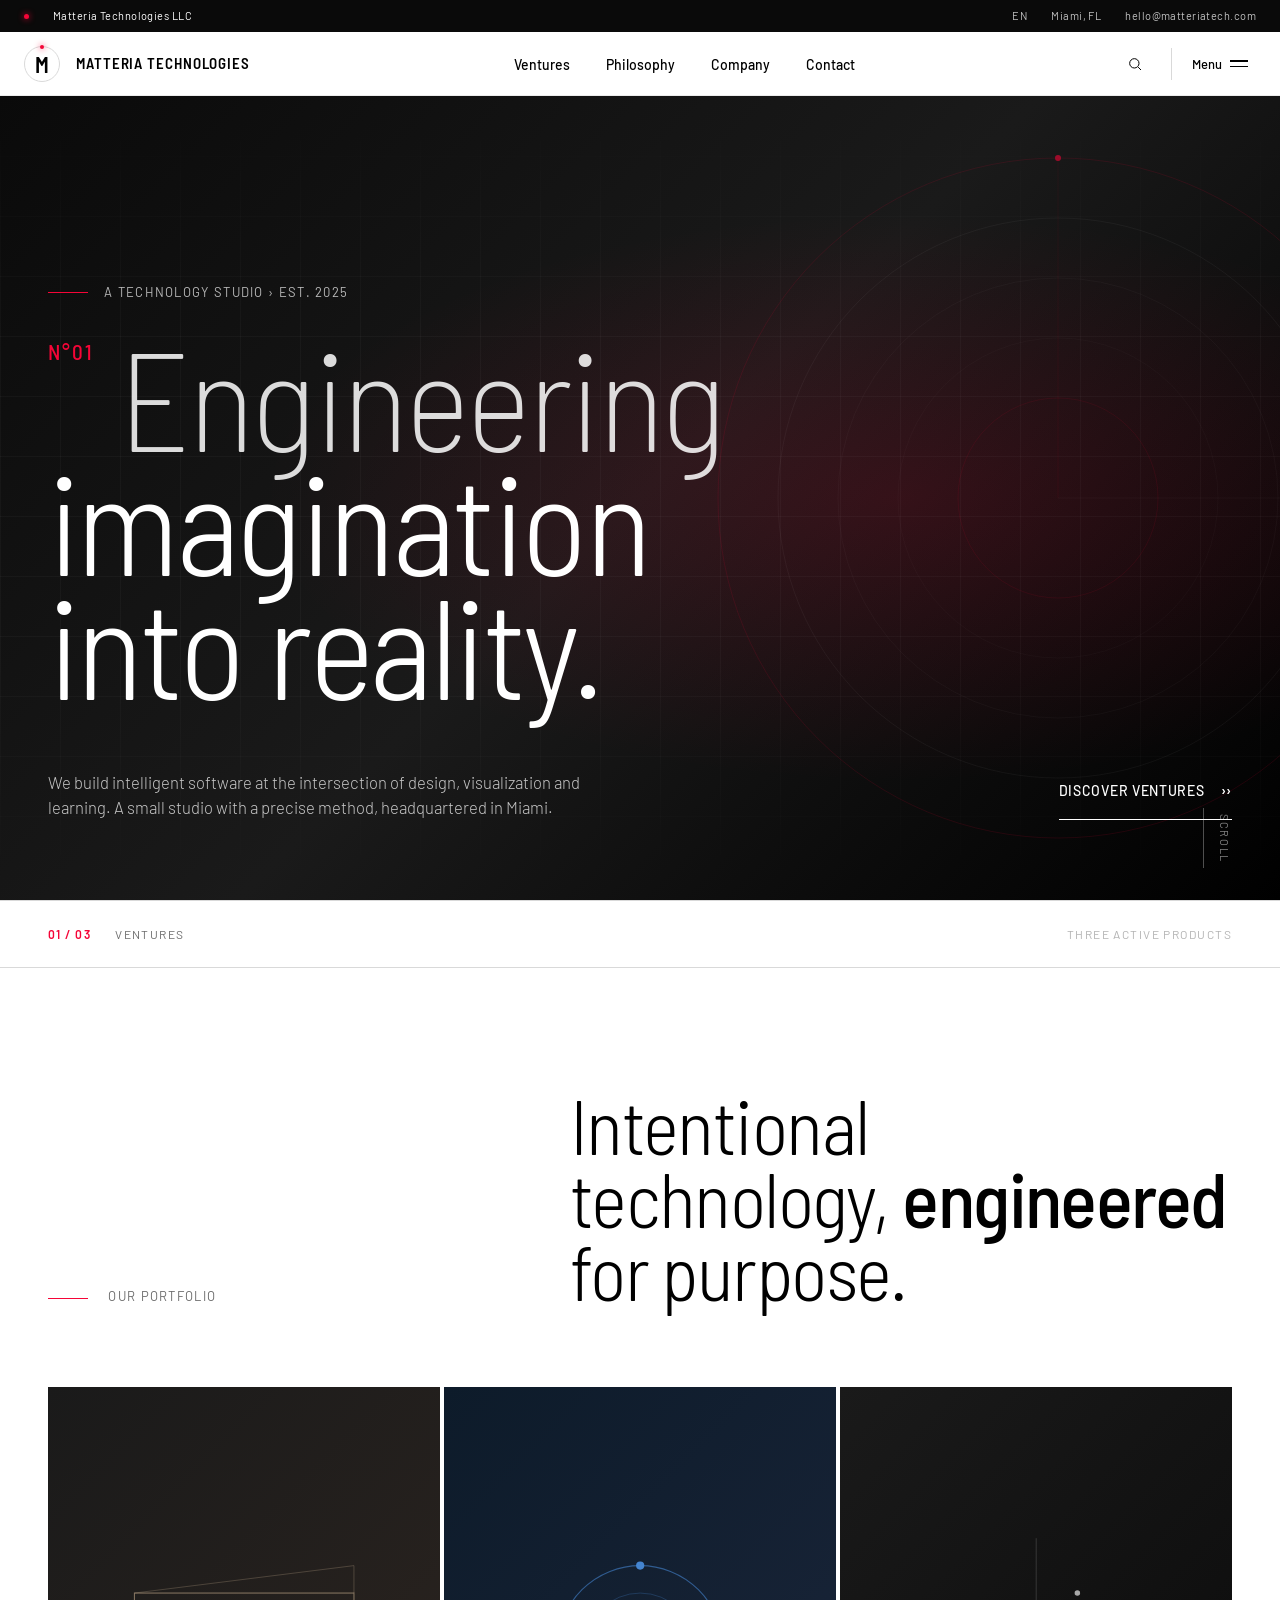
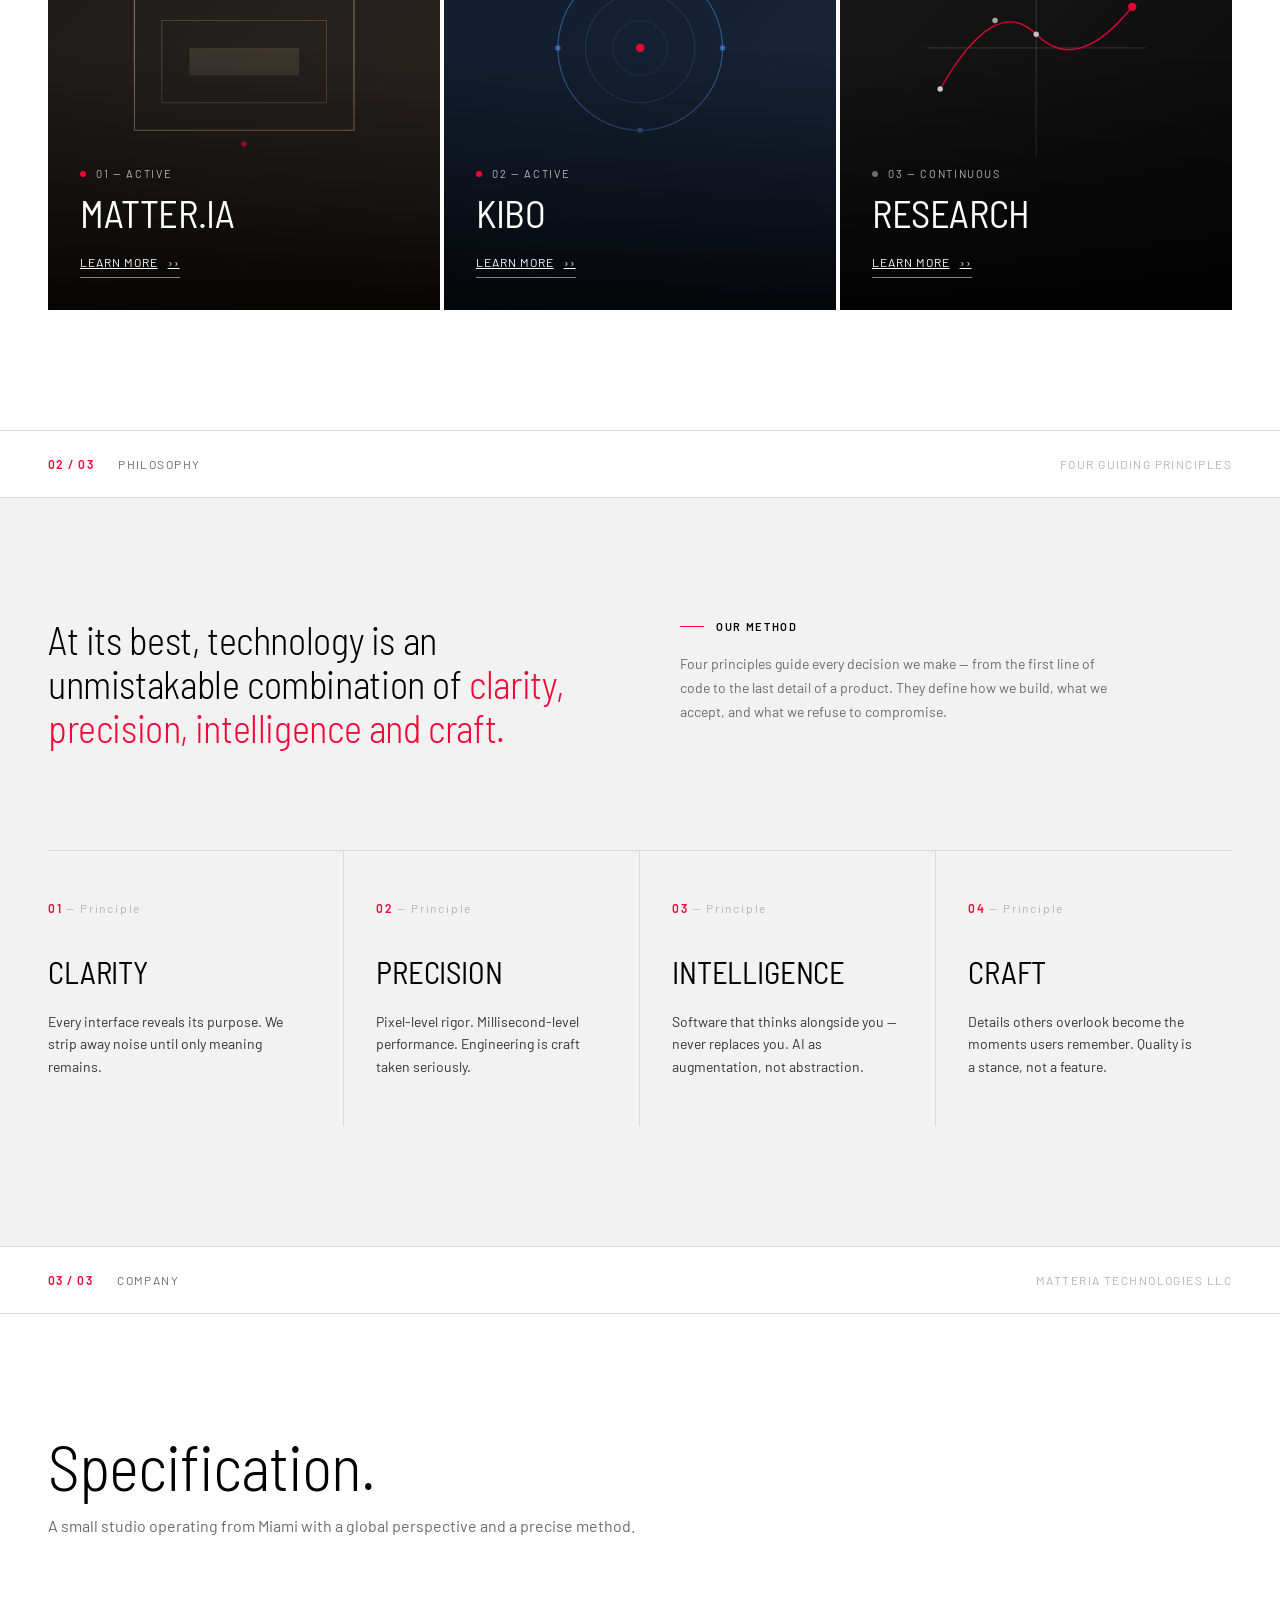
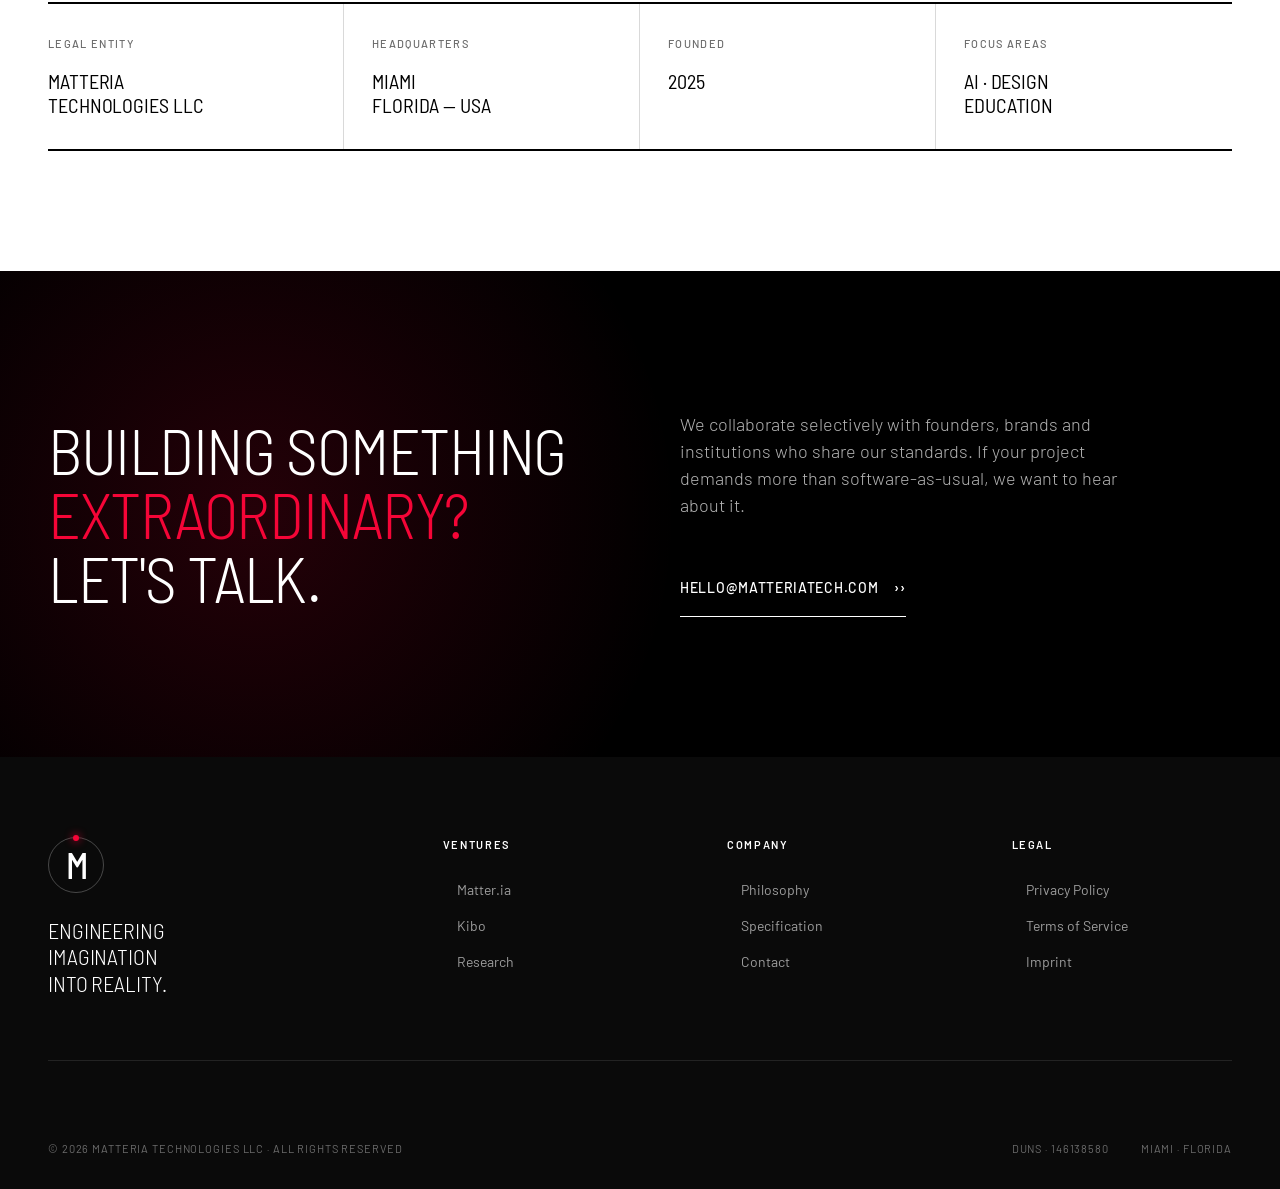
==== index.html @ 24f30486 "Add files via upload" ====
<!DOCTYPE html>
<html lang="en">
<head>
<meta charset="UTF-8" />
<meta name="viewport" content="width=device-width, initial-scale=1.0" />
<title>Matteria Technologies > Engineering imagination into reality</title>
<meta name="description" content="Matteria Technologies LLC — A technology studio building intelligent tools for design, visualization and education." />
<link rel="preconnect" href="https://fonts.googleapis.com" />
<link rel="preconnect" href="https://fonts.gstatic.com" crossorigin />
<link href="https://fonts.googleapis.com/css2?family=Barlow+Semi+Condensed:wght@200;300;400;500;600;700&family=Barlow:wght@300;400;500;600&display=swap" rel="stylesheet" />
<style>
  :root {
    --bg: #ffffff;
    --bg-alt: #f2f2f2;
    --bg-mid: #e5e5e5;
    --bg-dark: #000000;
    --ink: #000000;
    --ink-soft: #333333;
    --ink-dim: #6b6b6b;
    --ink-faint: #b3b3b3;
    --line: #d9d9d9;
    --line-soft: #ececec;
    --accent: #f50537;
    --accent-dark: #cc0029;
  }

  * { margin: 0; padding: 0; box-sizing: border-box; }
  html { scroll-behavior: smooth; }

  body {
    background: var(--bg);
    color: var(--ink);
    font-family: 'Barlow', sans-serif;
    font-weight: 400;
    font-size: 16px;
    line-height: 1.5;
    overflow-x: hidden;
    -webkit-font-smoothing: antialiased;
    -moz-osx-font-smoothing: grayscale;
  }

  /* === SCROLL PROGRESS BAR === */
  .scroll-progress {
    position: fixed;
    top: 0;
    left: 0;
    width: 0;
    height: 2px;
    background: var(--accent);
    z-index: 200;
    transition: width 0.1s ease-out;
  }

  /* === TOP UTILITY BAR === */
  .top-bar {
    position: fixed;
    top: 0;
    left: 0;
    right: 0;
    height: 32px;
    background: #0a0a0a;
    color: #fff;
    display: flex;
    align-items: center;
    justify-content: space-between;
    padding: 0 24px;
    font-family: 'Barlow', sans-serif;
    font-size: 11px;
    letter-spacing: 0.04em;
    z-index: 150;
  }

  .top-bar-left, .top-bar-right {
    display: flex;
    gap: 24px;
    align-items: center;
  }

  .top-bar a {
    color: #fff;
    text-decoration: none;
    opacity: 0.75;
    transition: opacity 0.2s;
  }

  .top-bar a:hover { opacity: 1; }

  .top-bar .dot {
    width: 5px;
    height: 5px;
    background: var(--accent);
    border-radius: 50%;
    box-shadow: 0 0 6px var(--accent);
    animation: blink 2s ease-in-out infinite;
  }

  @keyframes blink {
    0%, 100% { opacity: 1; }
    50% { opacity: 0.4; }
  }

  /* === MAIN NAV === */
  nav.main-nav {
    position: fixed;
    top: 32px;
    left: 0;
    right: 0;
    z-index: 100;
    background: rgba(255, 255, 255, 0.98);
    backdrop-filter: blur(12px);
    -webkit-backdrop-filter: blur(12px);
    border-bottom: 1px solid var(--line-soft);
    height: 64px;
  }

  .nav-inner {
    height: 100%;
    display: flex;
    align-items: center;
    justify-content: space-between;
    padding: 0 24px;
    max-width: none;
  }

  .logo {
    display: flex;
    align-items: center;
    gap: 16px;
    text-decoration: none;
    color: var(--ink);
  }

  /* M with orbiting dot logo */
  .logo-mark {
    position: relative;
    width: 36px;
    height: 36px;
    display: flex;
    align-items: center;
    justify-content: center;
  }

  .logo-mark .m-char {
    font-family: 'Barlow Semi Condensed', sans-serif;
    font-weight: 600;
    font-size: 22px;
    line-height: 1;
    letter-spacing: -0.04em;
    color: var(--ink);
  }

  .logo-mark .orbit-ring {
    position: absolute;
    inset: 0;
    border: 1px solid var(--line);
    border-radius: 50%;
    animation: orbitSpin 8s linear infinite;
  }

  .logo-mark .orbit-ring::before {
    content: '';
    position: absolute;
    top: -2px;
    left: 50%;
    transform: translateX(-50%);
    width: 4px;
    height: 4px;
    background: var(--accent);
    border-radius: 50%;
    box-shadow: 0 0 6px var(--accent);
  }

  @keyframes orbitSpin {
    from { transform: rotate(0deg); }
    to { transform: rotate(360deg); }
  }

  .logo-text {
    font-family: 'Barlow Semi Condensed', sans-serif;
    font-size: 15px;
    font-weight: 600;
    letter-spacing: 0.06em;
    text-transform: uppercase;
  }

  .nav-center {
    display: flex;
    gap: 36px;
    list-style: none;
    align-items: center;
  }

  .nav-center a {
    font-family: 'Barlow', sans-serif;
    font-size: 14px;
    font-weight: 500;
    color: var(--ink);
    text-decoration: none;
    position: relative;
    padding: 4px 0;
  }

  .nav-center a::after {
    content: '';
    position: absolute;
    bottom: -2px;
    left: 0;
    width: 0;
    height: 2px;
    background: var(--accent);
    transition: width 0.3s ease;
  }

  .nav-center a:hover::after { width: 100%; }

  .nav-right {
    display: flex;
    align-items: center;
    gap: 20px;
  }

  .nav-search, .nav-menu-btn {
    background: none;
    border: none;
    cursor: pointer;
    padding: 8px;
    display: flex;
    align-items: center;
    gap: 8px;
    font-family: 'Barlow', sans-serif;
    font-size: 13px;
    font-weight: 500;
    color: var(--ink);
  }

  .nav-menu-btn {
    border-left: 1px solid var(--line);
    padding-left: 20px;
  }

  .nav-menu-btn .lines {
    display: flex;
    flex-direction: column;
    gap: 4px;
  }

  .nav-menu-btn .lines span {
    width: 18px;
    height: 1.5px;
    background: var(--ink);
    transition: all 0.3s;
  }

  /* === HERO === */
  .hero {
    margin-top: 96px;
    height: calc(100vh - 96px);
    min-height: 640px;
    position: relative;
    overflow: hidden;
    background: var(--bg-dark);
  }

  .hero-image {
    position: absolute;
    inset: 0;
    background:
      radial-gradient(ellipse at 70% 50%, rgba(245, 5, 55, 0.15) 0%, transparent 50%),
      linear-gradient(135deg, #0a0a0a 0%, #1a1a1a 50%, #000 100%);
  }

  .hero-mesh {
    position: absolute;
    inset: 0;
    background-image:
      linear-gradient(rgba(255,255,255,0.03) 1px, transparent 1px),
      linear-gradient(90deg, rgba(255,255,255,0.03) 1px, transparent 1px);
    background-size: 60px 60px;
    mask-image: linear-gradient(180deg, transparent 0%, black 30%, black 70%, transparent 100%);
    -webkit-mask-image: linear-gradient(180deg, transparent 0%, black 30%, black 70%, transparent 100%);
  }

  .hero-geo {
    position: absolute;
    right: -10%;
    top: 50%;
    transform: translateY(-50%);
    width: 700px;
    height: 700px;
    opacity: 0.6;
    animation: floatGeo 20s ease-in-out infinite;
  }

  .hero-geo svg {
    width: 100%;
    height: 100%;
  }

  @keyframes floatGeo {
    0%, 100% { transform: translateY(-50%) rotate(0deg); }
    50% { transform: translateY(-48%) rotate(8deg); }
  }

  .hero-content {
    position: relative;
    z-index: 2;
    height: 100%;
    display: flex;
    flex-direction: column;
    justify-content: flex-end;
    padding: 0 48px 80px;
    color: #fff;
  }

  .hero-eyebrow {
    display: flex;
    align-items: center;
    gap: 16px;
    margin-bottom: 32px;
    font-family: 'Barlow', sans-serif;
    font-size: 13px;
    text-transform: uppercase;
    letter-spacing: 0.1em;
    color: rgba(255,255,255,0.7);
    opacity: 0;
    animation: slideIn 0.8s cubic-bezier(0.16, 1, 0.3, 1) forwards;
    animation-delay: 0.2s;
  }

  .hero-eyebrow .bar {
    width: 40px;
    height: 1px;
    background: var(--accent);
  }

  .hero-title {
    font-family: 'Barlow Semi Condensed', sans-serif;
    font-weight: 300;
    font-size: clamp(60px, 11vw, 180px);
    line-height: 0.88;
    letter-spacing: -0.025em;
    margin-bottom: 32px;
    color: #fff;
    opacity: 0;
    animation: slideIn 1s cubic-bezier(0.16, 1, 0.3, 1) forwards;
    animation-delay: 0.35s;
  }

  .hero-title .light {
    font-weight: 200;
    color: rgba(255,255,255,0.85);
  }

  .hero-title-row {
    display: flex;
    align-items: baseline;
    gap: 24px;
    flex-wrap: wrap;
  }

  .hero-title-num {
    font-size: 0.15em;
    color: var(--accent);
    font-weight: 500;
    letter-spacing: 0.1em;
    align-self: flex-start;
    padding-top: 0.4em;
  }

  .hero-bottom {
    display: grid;
    grid-template-columns: 1fr auto;
    gap: 48px;
    align-items: end;
    margin-top: 24px;
    opacity: 0;
    animation: slideIn 1s cubic-bezier(0.16, 1, 0.3, 1) forwards;
    animation-delay: 0.55s;
  }

  .hero-sub {
    font-family: 'Barlow', sans-serif;
    font-weight: 300;
    font-size: clamp(16px, 1.3vw, 19px);
    color: rgba(255,255,255,0.75);
    max-width: 540px;
    line-height: 1.5;
  }

  .btn-audi {
    font-family: 'Barlow', sans-serif;
    font-size: 14px;
    font-weight: 500;
    text-transform: uppercase;
    letter-spacing: 0.05em;
    color: #fff;
    text-decoration: none;
    display: inline-flex;
    align-items: center;
    gap: 16px;
    padding: 18px 0;
    border-bottom: 1px solid #fff;
    transition: all 0.3s ease;
    background: none;
    border-left: none;
    border-right: none;
    border-top: none;
    cursor: pointer;
  }

  .btn-audi:hover {
    color: var(--accent);
    border-bottom-color: var(--accent);
  }

  .btn-audi .chev {
    display: inline-flex;
    transition: transform 0.3s ease;
    font-family: 'Barlow', sans-serif;
    font-weight: 600;
  }

  .btn-audi:hover .chev {
    transform: translateX(8px);
    color: var(--accent);
  }

  .btn-audi.dark {
    color: var(--ink);
    border-bottom-color: var(--ink);
  }

  .btn-audi.dark:hover {
    color: var(--accent);
    border-bottom-color: var(--accent);
  }

  .hero-scroll {
    position: absolute;
    bottom: 32px;
    right: 48px;
    z-index: 3;
    display: flex;
    flex-direction: column;
    align-items: center;
    gap: 12px;
    color: rgba(255,255,255,0.5);
    font-family: 'Barlow', sans-serif;
    font-size: 11px;
    text-transform: uppercase;
    letter-spacing: 0.15em;
    writing-mode: vertical-rl;
  }

  .hero-scroll-line {
    width: 1px;
    height: 60px;
    background: rgba(255,255,255,0.3);
    position: relative;
    overflow: hidden;
  }

  .hero-scroll-line::after {
    content: '';
    position: absolute;
    top: -60px;
    left: 0;
    width: 100%;
    height: 60px;
    background: var(--accent);
    animation: scrollLine 2.5s ease-in-out infinite;
  }

  @keyframes scrollLine {
    0% { top: -60px; }
    100% { top: 60px; }
  }

  @keyframes slideIn {
    from { opacity: 0; transform: translateY(40px); }
    to { opacity: 1; transform: translateY(0); }
  }

  /* === SECTION DIVIDER === */
  .section-divider {
    padding: 24px 48px;
    border-top: 1px solid var(--line);
    border-bottom: 1px solid var(--line);
    display: flex;
    justify-content: space-between;
    align-items: center;
    font-family: 'Barlow', sans-serif;
    font-size: 12px;
    text-transform: uppercase;
    letter-spacing: 0.12em;
    color: var(--ink-dim);
    background: var(--bg);
  }

  .section-divider .left {
    display: flex;
    gap: 24px;
    align-items: center;
  }

  .section-divider .num {
    color: var(--accent);
    font-weight: 600;
  }

  .section-divider .right {
    color: var(--ink-faint);
  }

  /* === VENTURES === */
  .ventures {
    background: var(--bg);
    padding: 120px 48px;
  }

  .ventures-intro {
    display: grid;
    grid-template-columns: 1fr 1.5fr;
    gap: 80px;
    margin-bottom: 80px;
    align-items: end;
  }

  .intro-meta {
    font-family: 'Barlow', sans-serif;
    font-size: 13px;
    text-transform: uppercase;
    letter-spacing: 0.1em;
    color: var(--ink-dim);
  }

  .intro-meta .bar {
    width: 40px;
    height: 1px;
    background: var(--accent);
    display: inline-block;
    margin-right: 16px;
    vertical-align: middle;
  }

  .ventures-title {
    font-family: 'Barlow Semi Condensed', sans-serif;
    font-weight: 300;
    font-size: clamp(40px, 6vw, 88px);
    line-height: 0.95;
    letter-spacing: -0.02em;
    color: var(--ink);
  }

  .ventures-title em {
    font-style: normal;
    font-weight: 500;
  }

  .venture-cards {
    display: grid;
    grid-template-columns: repeat(3, 1fr);
    gap: 4px;
  }

  .venture-card {
    background: var(--bg-alt);
    aspect-ratio: 3 / 4;
    position: relative;
    overflow: hidden;
    cursor: pointer;
    transition: all 0.4s cubic-bezier(0.16, 1, 0.3, 1);
  }

  .venture-card:hover {
    transform: translateY(-4px);
  }

  .venture-card-visual {
    position: absolute;
    inset: 0;
    display: flex;
    align-items: center;
    justify-content: center;
    transition: transform 0.6s cubic-bezier(0.16, 1, 0.3, 1);
  }

  .venture-card:hover .venture-card-visual {
    transform: scale(1.05);
  }

  .venture-card-visual svg {
    width: 70%;
    height: 70%;
    opacity: 0.9;
  }

  .venture-card-overlay {
    position: absolute;
    inset: 0;
    background: linear-gradient(to bottom, transparent 0%, transparent 50%, rgba(0,0,0,0.85) 100%);
    z-index: 2;
  }

  .venture-card-content {
    position: absolute;
    bottom: 0;
    left: 0;
    right: 0;
    padding: 32px;
    color: #fff;
    z-index: 3;
  }

  .venture-card-num {
    font-family: 'Barlow', sans-serif;
    font-size: 11px;
    letter-spacing: 0.15em;
    text-transform: uppercase;
    color: rgba(255,255,255,0.7);
    margin-bottom: 12px;
    display: flex;
    align-items: center;
    gap: 10px;
  }

  .venture-card-num .status-dot {
    width: 6px;
    height: 6px;
    border-radius: 50%;
    background: var(--accent);
  }

  .venture-card-num .status-dot.idle {
    background: rgba(255,255,255,0.4);
  }

  .venture-card-name {
    font-family: 'Barlow Semi Condensed', sans-serif;
    font-size: clamp(28px, 3vw, 44px);
    font-weight: 400;
    line-height: 1;
    letter-spacing: -0.01em;
    margin-bottom: 16px;
    text-transform: uppercase;
  }

  .venture-card-desc {
    font-family: 'Barlow', sans-serif;
    font-size: 14px;
    font-weight: 300;
    line-height: 1.5;
    color: rgba(255,255,255,0.8);
    max-height: 0;
    overflow: hidden;
    opacity: 0;
    transition: all 0.5s cubic-bezier(0.16, 1, 0.3, 1);
    margin-bottom: 0;
  }

  .venture-card:hover .venture-card-desc {
    max-height: 200px;
    opacity: 1;
    margin-bottom: 20px;
  }

  .venture-card-link {
    display: inline-flex;
    align-items: center;
    gap: 10px;
    font-family: 'Barlow', sans-serif;
    font-size: 12px;
    text-transform: uppercase;
    letter-spacing: 0.08em;
    color: #fff;
    padding-bottom: 6px;
    border-bottom: 1px solid rgba(255,255,255,0.5);
    transition: all 0.3s;
  }

  .venture-card:hover .venture-card-link {
    border-bottom-color: var(--accent);
    color: var(--accent);
  }

  /* === PHILOSOPHY === */
  .philosophy {
    background: var(--bg-alt);
    padding: 120px 48px;
  }

  .philosophy-header {
    display: grid;
    grid-template-columns: 1fr 1fr;
    gap: 80px;
    margin-bottom: 100px;
    align-items: start;
  }

  .philosophy-quote {
    font-family: 'Barlow Semi Condensed', sans-serif;
    font-weight: 300;
    font-size: clamp(28px, 3vw, 44px);
    line-height: 1.15;
    letter-spacing: -0.01em;
    color: var(--ink);
  }

  .philosophy-quote .accent {
    color: var(--accent);
  }

  .philosophy-meta {
    font-family: 'Barlow', sans-serif;
    font-size: 14px;
    color: var(--ink-dim);
    line-height: 1.7;
    max-width: 440px;
  }

  .philosophy-meta .label {
    font-size: 11px;
    text-transform: uppercase;
    letter-spacing: 0.15em;
    color: var(--ink);
    font-weight: 600;
    margin-bottom: 16px;
    display: flex;
    align-items: center;
    gap: 12px;
  }

  .philosophy-meta .label::before {
    content: '';
    width: 24px;
    height: 1px;
    background: var(--accent);
  }

  .pillars {
    display: grid;
    grid-template-columns: repeat(4, 1fr);
    border-top: 1px solid var(--line);
  }

  .pillar {
    padding: 48px 32px 48px 0;
    border-right: 1px solid var(--line);
    position: relative;
    transition: background 0.3s ease;
  }

  .pillar:last-child {
    border-right: none;
  }

  .pillar:not(:first-child) {
    padding-left: 32px;
  }

  .pillar-num {
    font-family: 'Barlow', sans-serif;
    font-size: 12px;
    color: var(--ink-faint);
    letter-spacing: 0.15em;
    margin-bottom: 32px;
  }

  .pillar-num span {
    color: var(--accent);
    font-weight: 600;
  }

  .pillar-name {
    font-family: 'Barlow Semi Condensed', sans-serif;
    font-size: clamp(24px, 2.4vw, 32px);
    font-weight: 400;
    text-transform: uppercase;
    letter-spacing: -0.005em;
    margin-bottom: 16px;
    color: var(--ink);
  }

  .pillar-desc {
    font-family: 'Barlow', sans-serif;
    font-size: 14px;
    color: var(--ink-soft);
    line-height: 1.6;
  }

  /* === COMPANY INFO === */
  .company-info {
    background: var(--bg);
    padding: 120px 48px;
  }

  .company-header {
    margin-bottom: 64px;
  }

  .company-title {
    font-family: 'Barlow Semi Condensed', sans-serif;
    font-weight: 300;
    font-size: clamp(36px, 5vw, 64px);
    line-height: 1;
    letter-spacing: -0.015em;
    margin-bottom: 16px;
  }

  .company-subtitle {
    font-family: 'Barlow', sans-serif;
    font-size: 16px;
    color: var(--ink-dim);
    max-width: 600px;
  }

  .spec-sheet {
    display: grid;
    grid-template-columns: repeat(4, 1fr);
    border-top: 2px solid var(--ink);
    border-bottom: 2px solid var(--ink);
  }

  .spec-cell {
    padding: 32px 28px 32px 0;
    border-right: 1px solid var(--line);
  }

  .spec-cell:last-child {
    border-right: none;
    padding-right: 0;
  }

  .spec-cell:not(:first-child) {
    padding-left: 28px;
  }

  .spec-label {
    font-family: 'Barlow', sans-serif;
    font-size: 11px;
    color: var(--ink-dim);
    letter-spacing: 0.12em;
    text-transform: uppercase;
    margin-bottom: 16px;
    font-weight: 500;
  }

  .spec-value {
    font-family: 'Barlow Semi Condensed', sans-serif;
    font-size: 20px;
    font-weight: 400;
    color: var(--ink);
    line-height: 1.2;
    text-transform: uppercase;
    letter-spacing: -0.005em;
  }

  /* === CTA BAND === */
  .cta-band {
    background: var(--bg-dark);
    color: #fff;
    padding: 140px 48px;
    position: relative;
    overflow: hidden;
  }

  .cta-band-bg {
    position: absolute;
    inset: 0;
    background:
      radial-gradient(circle at 20% 50%, rgba(245, 5, 55, 0.15) 0%, transparent 40%);
  }

  .cta-band-content {
    position: relative;
    z-index: 2;
    display: grid;
    grid-template-columns: 1fr 1fr;
    gap: 80px;
    align-items: center;
  }

  .cta-title {
    font-family: 'Barlow Semi Condensed', sans-serif;
    font-weight: 300;
    font-size: clamp(40px, 5vw, 72px);
    line-height: 1;
    letter-spacing: -0.02em;
    text-transform: uppercase;
  }

  .cta-title .accent {
    color: var(--accent);
  }

  .cta-right p {
    font-family: 'Barlow', sans-serif;
    font-weight: 300;
    font-size: 18px;
    color: rgba(255,255,255,0.7);
    line-height: 1.5;
    margin-bottom: 40px;
    max-width: 480px;
  }

  /* === FOOTER === */
  footer {
    background: #0a0a0a;
    color: rgba(255,255,255,0.7);
    padding: 80px 48px 32px;
  }

  .footer-top {
    display: grid;
    grid-template-columns: 1.5fr 1fr 1fr 1fr;
    gap: 64px;
    margin-bottom: 80px;
    padding-bottom: 64px;
    border-bottom: 1px solid rgba(255,255,255,0.1);
  }

  .footer-brand-block {
    display: flex;
    flex-direction: column;
    gap: 24px;
  }

  .footer-rings {
    position: relative;
    width: 56px;
    height: 56px;
    display: flex;
    align-items: center;
    justify-content: center;
  }

  .footer-rings .m-char {
    font-family: 'Barlow Semi Condensed', sans-serif;
    font-weight: 500;
    font-size: 36px;
    line-height: 1;
    letter-spacing: -0.04em;
    color: #fff;
  }

  .footer-rings .orbit-ring {
    position: absolute;
    inset: 0;
    border: 1px solid rgba(255,255,255,0.25);
    border-radius: 50%;
    animation: orbitSpin 10s linear infinite;
  }

  .footer-rings .orbit-ring::before {
    content: '';
    position: absolute;
    top: -3px;
    left: 50%;
    transform: translateX(-50%);
    width: 6px;
    height: 6px;
    background: var(--accent);
    border-radius: 50%;
    box-shadow: 0 0 8px var(--accent);
  }

  .footer-tagline {
    font-family: 'Barlow Semi Condensed', sans-serif;
    font-size: 22px;
    font-weight: 300;
    color: #fff;
    line-height: 1.2;
    text-transform: uppercase;
    letter-spacing: -0.005em;
  }

  .footer-col h4 {
    font-family: 'Barlow', sans-serif;
    font-size: 11px;
    color: #fff;
    letter-spacing: 0.15em;
    text-transform: uppercase;
    margin-bottom: 24px;
    font-weight: 600;
  }

  .footer-col ul {
    list-style: none;
  }

  .footer-col li {
    margin-bottom: 12px;
  }

  .footer-col a {
    font-family: 'Barlow', sans-serif;
    font-size: 14px;
    color: rgba(255,255,255,0.6);
    text-decoration: none;
    transition: color 0.2s ease;
    display: inline-flex;
    align-items: center;
    gap: 8px;
  }

  .footer-col a:hover {
    color: #fff;
  }

  .footer-col a::before {
    content: '›';
    color: var(--accent);
    opacity: 0;
    transition: opacity 0.2s;
  }

  .footer-col a:hover::before {
    opacity: 1;
  }

  .footer-bottom {
    display: flex;
    justify-content: space-between;
    align-items: center;
    font-family: 'Barlow', sans-serif;
    font-size: 11px;
    color: rgba(255,255,255,0.4);
    letter-spacing: 0.08em;
    text-transform: uppercase;
  }

  .footer-bottom .legal {
    display: flex;
    gap: 32px;
  }

  /* === RESPONSIVE === */
  @media (max-width: 1024px) {
    .nav-center { display: none; }
    .hero-content { padding: 0 24px 60px; }
    .ventures, .philosophy, .company-info, .cta-band { padding: 80px 24px; }
    .ventures-intro, .philosophy-header, .cta-band-content {
      grid-template-columns: 1fr;
      gap: 32px;
    }
    .venture-cards { grid-template-columns: 1fr; }
    .pillars { grid-template-columns: repeat(2, 1fr); }
    .pillar:nth-child(2) { border-right: none; }
    .pillar:nth-child(3), .pillar:nth-child(4) {
      border-top: 1px solid var(--line);
    }
    .pillar:nth-child(3) { padding-left: 0; }
    .spec-sheet { grid-template-columns: repeat(2, 1fr); }
    .spec-cell:nth-child(2) { border-right: none; }
    .spec-cell:nth-child(3), .spec-cell:nth-child(4) {
      border-top: 1px solid var(--line);
    }
    .spec-cell:nth-child(3) { padding-left: 0; }
    .footer-top { grid-template-columns: 1fr 1fr; gap: 48px; }
    .hero-scroll { display: none; }
  }

  @media (max-width: 640px) {
    .top-bar { padding: 0 16px; font-size: 10px; }
    .top-bar-right .hide-mobile { display: none; }
    .nav-inner { padding: 0 16px; }
    .logo-text { font-size: 13px; }
    .hero-content { padding: 0 16px 40px; }
    .ventures, .philosophy, .company-info, .cta-band, footer {
      padding-left: 16px;
      padding-right: 16px;
    }
    .pillars, .spec-sheet { grid-template-columns: 1fr; }
    .pillar, .spec-cell {
      border-right: none !important;
      border-bottom: 1px solid var(--line);
      padding: 32px 0 !important;
    }
    .footer-top { grid-template-columns: 1fr; }
    .footer-bottom { flex-direction: column; gap: 16px; align-items: flex-start; }
    .footer-bottom .legal { flex-wrap: wrap; gap: 16px; }
    .section-divider { padding: 16px; flex-wrap: wrap; gap: 8px; }
  }
</style>
</head>
<body>

<!-- Scroll Progress Bar -->
<div class="scroll-progress" id="scrollProgress"></div>

<!-- Top Utility Bar -->
<div class="top-bar">
  <div class="top-bar-left">
    <span class="dot"></span>
    <span>Matteria Technologies LLC</span>
  </div>
  <div class="top-bar-right">
    <a href="#" class="hide-mobile">EN</a>
    <a href="#" class="hide-mobile">Miami, FL</a>
    <a href="mailto:hello@matteriatech.com">hello@matteriatech.com</a>
  </div>
</div>

<!-- Main Nav -->
<nav class="main-nav">
  <div class="nav-inner">
    <a href="#" class="logo">
      <div class="logo-mark">
        <span class="m-char">M</span>
        <span class="orbit-ring"></span>
      </div>
      <span class="logo-text">Matteria Technologies</span>
    </a>

    <ul class="nav-center">
      <li><a href="#ventures">Ventures</a></li>
      <li><a href="#philosophy">Philosophy</a></li>
      <li><a href="#company">Company</a></li>
      <li><a href="#contact">Contact</a></li>
    </ul>

    <div class="nav-right">
      <button class="nav-search" aria-label="Search">
        <svg width="16" height="16" viewBox="0 0 24 24" fill="none" stroke="currentColor" stroke-width="1.5">
          <circle cx="11" cy="11" r="7"/>
          <path d="m21 21-4.3-4.3"/>
        </svg>
      </button>
      <button class="nav-menu-btn" aria-label="Menu">
        <span>Menu</span>
        <div class="lines">
          <span></span>
          <span></span>
        </div>
      </button>
    </div>
  </div>
</nav>

<!-- HERO -->
<section class="hero">
  <div class="hero-image"></div>
  <div class="hero-mesh"></div>

  <div class="hero-geo">
    <svg viewBox="0 0 700 700" fill="none" xmlns="http://www.w3.org/2000/svg">
      <circle cx="350" cy="350" r="340" stroke="rgba(245,5,55,0.4)" stroke-width="0.5"/>
      <circle cx="350" cy="350" r="280" stroke="rgba(255,255,255,0.15)" stroke-width="0.5"/>
      <circle cx="350" cy="350" r="220" stroke="rgba(255,255,255,0.1)" stroke-width="0.5"/>
      <circle cx="350" cy="350" r="160" stroke="rgba(255,255,255,0.08)" stroke-width="0.5"/>
      <circle cx="350" cy="350" r="100" stroke="rgba(245,5,55,0.3)" stroke-width="0.5"/>
      <circle cx="350" cy="10" r="3" fill="#f50537"/>
      <circle cx="690" cy="350" r="2" fill="rgba(255,255,255,0.6)"/>
      <line x1="350" y1="350" x2="350" y2="10" stroke="rgba(245,5,55,0.2)" stroke-width="0.5"/>
      <line x1="350" y1="350" x2="690" y2="350" stroke="rgba(255,255,255,0.1)" stroke-width="0.5"/>
    </svg>
  </div>

  <div class="hero-content">
    <div class="hero-eyebrow">
      <span class="bar"></span>
      <span>A Technology Studio › Est. 2025</span>
    </div>

    <h1 class="hero-title">
      <div class="hero-title-row">
        <span class="hero-title-num">N°01</span>
        <span class="light">Engineering</span>
      </div>
      <div>imagination</div>
      <div>into reality.</div>
    </h1>

    <div class="hero-bottom">
      <p class="hero-sub">
        We build intelligent software at the intersection of design, visualization and learning. A small studio with a precise method, headquartered in Miami.
      </p>
      <a href="#ventures" class="btn-audi">
        Discover Ventures
        <span class="chev">››</span>
      </a>
    </div>
  </div>

  <div class="hero-scroll">
    <span>Scroll</span>
    <div class="hero-scroll-line"></div>
  </div>
</section>

<!-- Section Divider -->
<div class="section-divider">
  <div class="left">
    <span class="num">01 / 03</span>
    <span>Ventures</span>
  </div>
  <div class="right">Three active products</div>
</div>

<!-- VENTURES -->
<section id="ventures" class="ventures">
  <div class="ventures-intro">
    <div class="intro-meta">
      <span class="bar"></span>
      <span>Our Portfolio</span>
    </div>
    <h2 class="ventures-title">
      Intentional<br/>
      technology, <em>engineered</em><br/>
      for purpose.
    </h2>
  </div>

  <div class="venture-cards">
    <!-- Card 1: Matter.ia -->
    <div class="venture-card">
      <div class="venture-card-visual" style="background: linear-gradient(135deg, #1a1a1a 0%, #2d2520 100%);">
        <svg viewBox="0 0 200 200" fill="none">
          <rect x="20" y="60" width="160" height="100" stroke="#d4b896" stroke-width="0.8" opacity="0.6"/>
          <rect x="40" y="80" width="120" height="60" stroke="#d4b896" stroke-width="0.5" opacity="0.4"/>
          <rect x="60" y="100" width="80" height="20" fill="#d4b896" opacity="0.15"/>
          <line x1="20" y1="60" x2="180" y2="40" stroke="#d4b896" stroke-width="0.5" opacity="0.4"/>
          <line x1="180" y1="60" x2="180" y2="40" stroke="#d4b896" stroke-width="0.5" opacity="0.4"/>
          <circle cx="100" cy="170" r="2" fill="#f50537"/>
        </svg>
      </div>
      <div class="venture-card-overlay"></div>
      <div class="venture-card-content">
        <div class="venture-card-num">
          <span class="status-dot"></span>
          <span>01 — Active</span>
        </div>
        <div class="venture-card-name">Matter.ia</div>
        <div class="venture-card-desc">
          Photorealistic rendering platform for architects and interior designers. Generates immersive spaces through fine-tuned visual intelligence.
        </div>
        <a href="#" class="venture-card-link">
          Learn more <span>››</span>
        </a>
      </div>
    </div>

    <!-- Card 2: Kibo -->
    <div class="venture-card">
      <div class="venture-card-visual" style="background: linear-gradient(135deg, #0d1b2a 0%, #1b263b 100%);">
        <svg viewBox="0 0 200 200" fill="none">
          <circle cx="100" cy="100" r="60" stroke="#4a90e2" stroke-width="0.8" opacity="0.6"/>
          <circle cx="100" cy="100" r="40" stroke="#4a90e2" stroke-width="0.5" opacity="0.4"/>
          <circle cx="100" cy="100" r="20" stroke="#4a90e2" stroke-width="0.5" opacity="0.3"/>
          <circle cx="100" cy="40" r="3" fill="#4a90e2"/>
          <circle cx="160" cy="100" r="2" fill="#4a90e2" opacity="0.7"/>
          <circle cx="100" cy="160" r="2" fill="#4a90e2" opacity="0.5"/>
          <circle cx="40" cy="100" r="2" fill="#4a90e2" opacity="0.7"/>
          <circle cx="100" cy="100" r="3" fill="#f50537"/>
        </svg>
      </div>
      <div class="venture-card-overlay"></div>
      <div class="venture-card-content">
        <div class="venture-card-num">
          <span class="status-dot"></span>
          <span>02 — Active</span>
        </div>
        <div class="venture-card-name">Kibo</div>
        <div class="venture-card-desc">
          Educational companion that transforms how children learn. Built on a cognitive architecture that adapts to each student.
        </div>
        <a href="#" class="venture-card-link">
          Learn more <span>››</span>
        </a>
      </div>
    </div>

    <!-- Card 3: Research -->
    <div class="venture-card">
      <div class="venture-card-visual" style="background: linear-gradient(135deg, #1a1a1a 0%, #0a0a0a 100%);">
        <svg viewBox="0 0 200 200" fill="none">
          <line x1="20" y1="100" x2="180" y2="100" stroke="#fff" stroke-width="0.4" opacity="0.3"/>
          <line x1="100" y1="20" x2="100" y2="180" stroke="#fff" stroke-width="0.4" opacity="0.3"/>
          <path d="M 30 130 Q 70 60, 100 90 T 170 70" stroke="#f50537" stroke-width="1" fill="none"/>
          <circle cx="30" cy="130" r="2" fill="#fff"/>
          <circle cx="70" cy="80" r="2" fill="#fff" opacity="0.7"/>
          <circle cx="100" cy="90" r="2" fill="#fff" opacity="0.8"/>
          <circle cx="130" cy="60" r="2" fill="#fff" opacity="0.7"/>
          <circle cx="170" cy="70" r="3" fill="#f50537"/>
        </svg>
      </div>
      <div class="venture-card-overlay"></div>
      <div class="venture-card-content">
        <div class="venture-card-num">
          <span class="status-dot idle"></span>
          <span>03 — Continuous</span>
        </div>
        <div class="venture-card-name">Research</div>
        <div class="venture-card-desc">
          Exploration in generative systems, autonomous agents and human-centered AI interfaces. The lab where futures take shape.
        </div>
        <a href="#" class="venture-card-link">
          Learn more <span>››</span>
        </a>
      </div>
    </div>
  </div>
</section>

<!-- Section Divider -->
<div class="section-divider">
  <div class="left">
    <span class="num">02 / 03</span>
    <span>Philosophy</span>
  </div>
  <div class="right">Four guiding principles</div>
</div>

<!-- PHILOSOPHY -->
<section id="philosophy" class="philosophy">
  <div class="philosophy-header">
    <h2 class="philosophy-quote">
      At its best, technology is an unmistakable combination of <span class="accent">clarity, precision, intelligence and craft.</span>
    </h2>
    <div class="philosophy-meta">
      <div class="label">Our Method</div>
      <p>
        Four principles guide every decision we make — from the first line of code to the last detail of a product. They define how we build, what we accept, and what we refuse to compromise.
      </p>
    </div>
  </div>

  <div class="pillars">
    <div class="pillar">
      <div class="pillar-num"><span>01</span> — Principle</div>
      <div class="pillar-name">Clarity</div>
      <div class="pillar-desc">Every interface reveals its purpose. We strip away noise until only meaning remains.</div>
    </div>
    <div class="pillar">
      <div class="pillar-num"><span>02</span> — Principle</div>
      <div class="pillar-name">Precision</div>
      <div class="pillar-desc">Pixel-level rigor. Millisecond-level performance. Engineering is craft taken seriously.</div>
    </div>
    <div class="pillar">
      <div class="pillar-num"><span>03</span> — Principle</div>
      <div class="pillar-name">Intelligence</div>
      <div class="pillar-desc">Software that thinks alongside you — never replaces you. AI as augmentation, not abstraction.</div>
    </div>
    <div class="pillar">
      <div class="pillar-num"><span>04</span> — Principle</div>
      <div class="pillar-name">Craft</div>
      <div class="pillar-desc">Details others overlook become the moments users remember. Quality is a stance, not a feature.</div>
    </div>
  </div>
</section>

<!-- Section Divider -->
<div class="section-divider">
  <div class="left">
    <span class="num">03 / 03</span>
    <span>Company</span>
  </div>
  <div class="right">Matteria Technologies LLC</div>
</div>

<!-- COMPANY INFO -->
<section id="company" class="company-info">
  <div class="company-header">
    <h2 class="company-title">Specification.</h2>
    <p class="company-subtitle">A small studio operating from Miami with a global perspective and a precise method.</p>
  </div>

  <div class="spec-sheet">
    <div class="spec-cell">
      <div class="spec-label">Legal Entity</div>
      <div class="spec-value">Matteria<br/>Technologies LLC</div>
    </div>
    <div class="spec-cell">
      <div class="spec-label">Headquarters</div>
      <div class="spec-value">Miami<br/>Florida — USA</div>
    </div>
    <div class="spec-cell">
      <div class="spec-label">Founded</div>
      <div class="spec-value">2025</div>
    </div>
    <div class="spec-cell">
      <div class="spec-label">Focus Areas</div>
      <div class="spec-value">AI · Design<br/>Education</div>
    </div>
  </div>
</section>

<!-- CTA BAND -->
<section class="cta-band" id="contact">
  <div class="cta-band-bg"></div>
  <div class="cta-band-content">
    <h2 class="cta-title">
      Building something<br/>
      <span class="accent">extraordinary?</span><br/>
      Let's talk.
    </h2>
    <div class="cta-right">
      <p>We collaborate selectively with founders, brands and institutions who share our standards. If your project demands more than software-as-usual, we want to hear about it.</p>
      <a href="mailto:hello@matteriatech.com" class="btn-audi">
        hello@matteriatech.com
        <span class="chev">››</span>
      </a>
    </div>
  </div>
</section>

<!-- FOOTER -->
<footer>
  <div class="footer-top">
    <div class="footer-brand-block">
      <div class="footer-rings">
        <span class="m-char">M</span>
        <span class="orbit-ring"></span>
      </div>
      <div class="footer-tagline">
        Engineering<br/>
        imagination<br/>
        into reality.
      </div>
    </div>

    <div class="footer-col">
      <h4>Ventures</h4>
      <ul>
        <li><a href="#ventures">Matter.ia</a></li>
        <li><a href="#ventures">Kibo</a></li>
        <li><a href="#ventures">Research</a></li>
      </ul>
    </div>

    <div class="footer-col">
      <h4>Company</h4>
      <ul>
        <li><a href="#philosophy">Philosophy</a></li>
        <li><a href="#company">Specification</a></li>
        <li><a href="#contact">Contact</a></li>
      </ul>
    </div>

    <div class="footer-col">
      <h4>Legal</h4>
      <ul>
        <li><a href="#">Privacy Policy</a></li>
        <li><a href="#">Terms of Service</a></li>
        <li><a href="#">Imprint</a></li>
      </ul>
    </div>
  </div>

  <div class="footer-bottom">
    <div>© 2026 Matteria Technologies LLC · All rights reserved</div>
    <div class="legal">
      <span>DUNS · 146138580</span>
      <span>Miami · Florida</span>
    </div>
  </div>
</footer>

<script>
  // Scroll progress bar
  window.addEventListener('scroll', () => {
    const scrolled = (window.scrollY / (document.documentElement.scrollHeight - window.innerHeight)) * 100;
    document.getElementById('scrollProgress').style.width = scrolled + '%';
  });
</script>

</body>
</html>
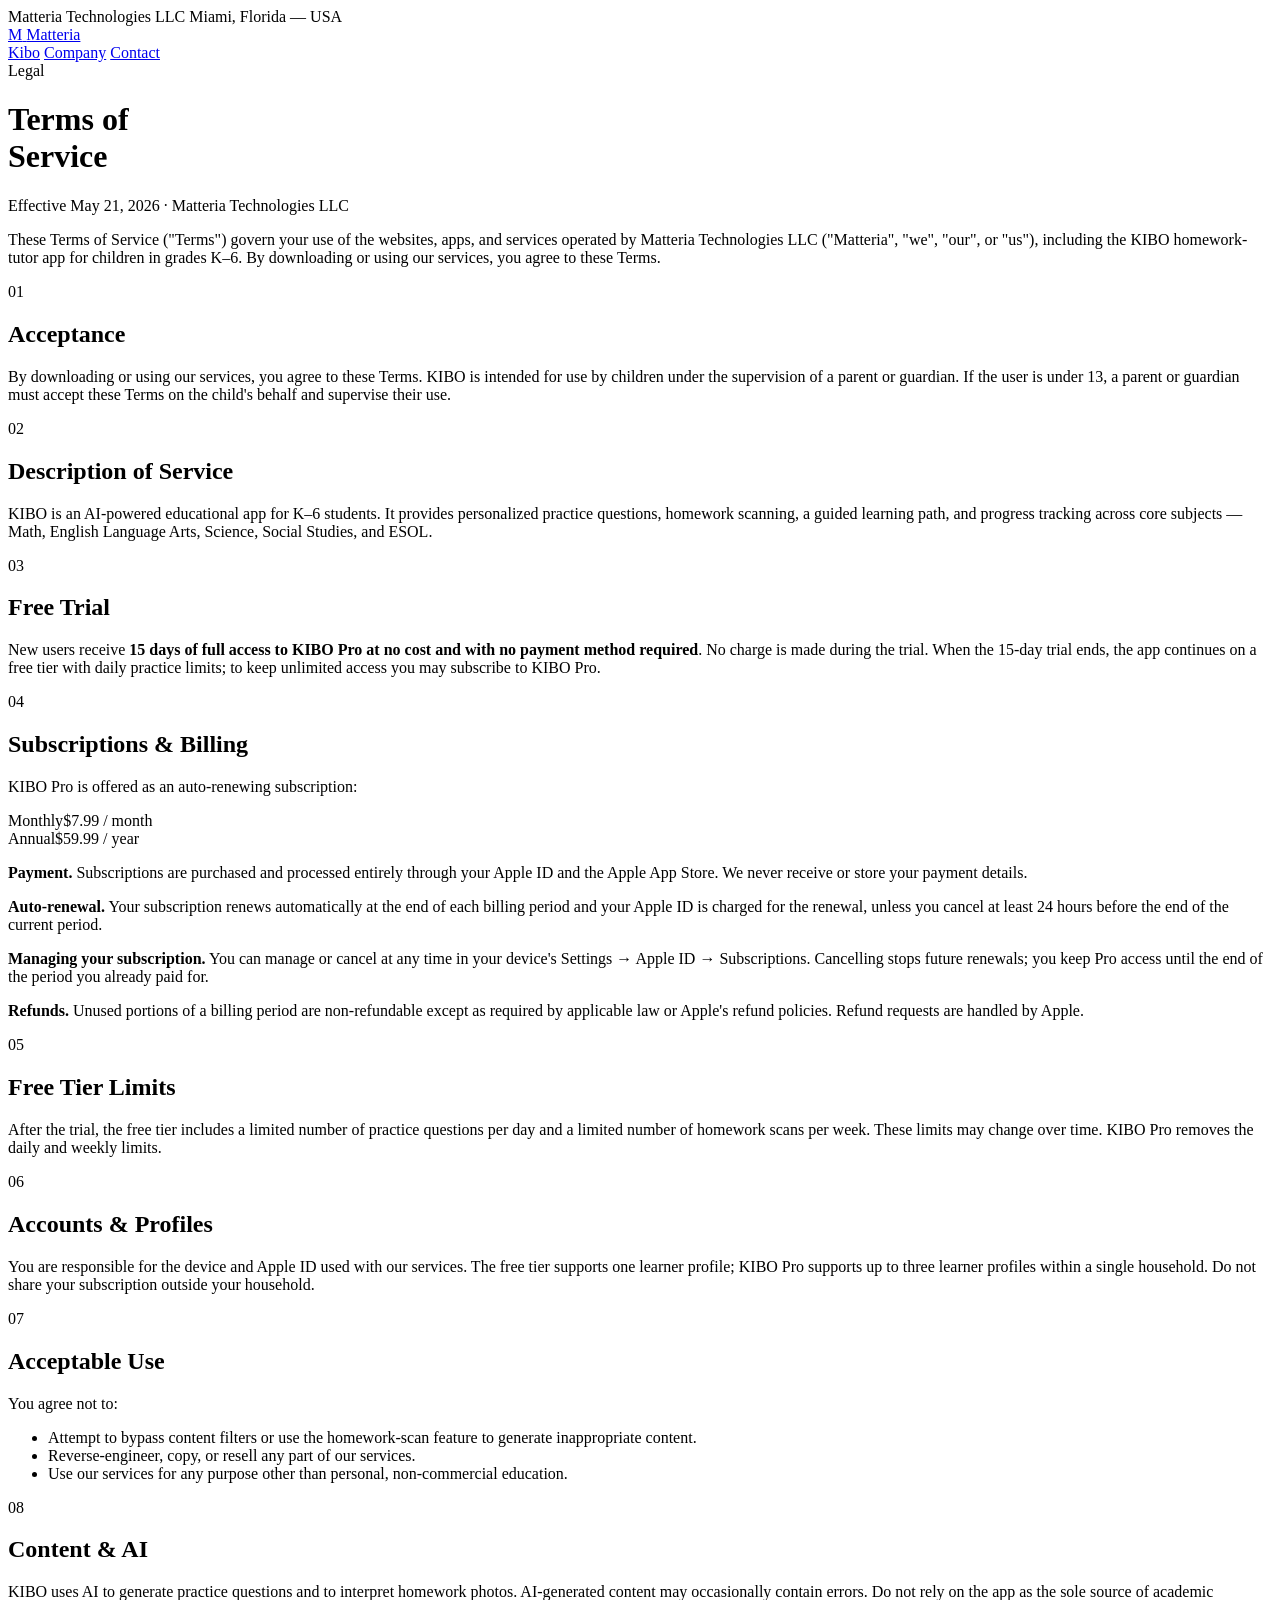
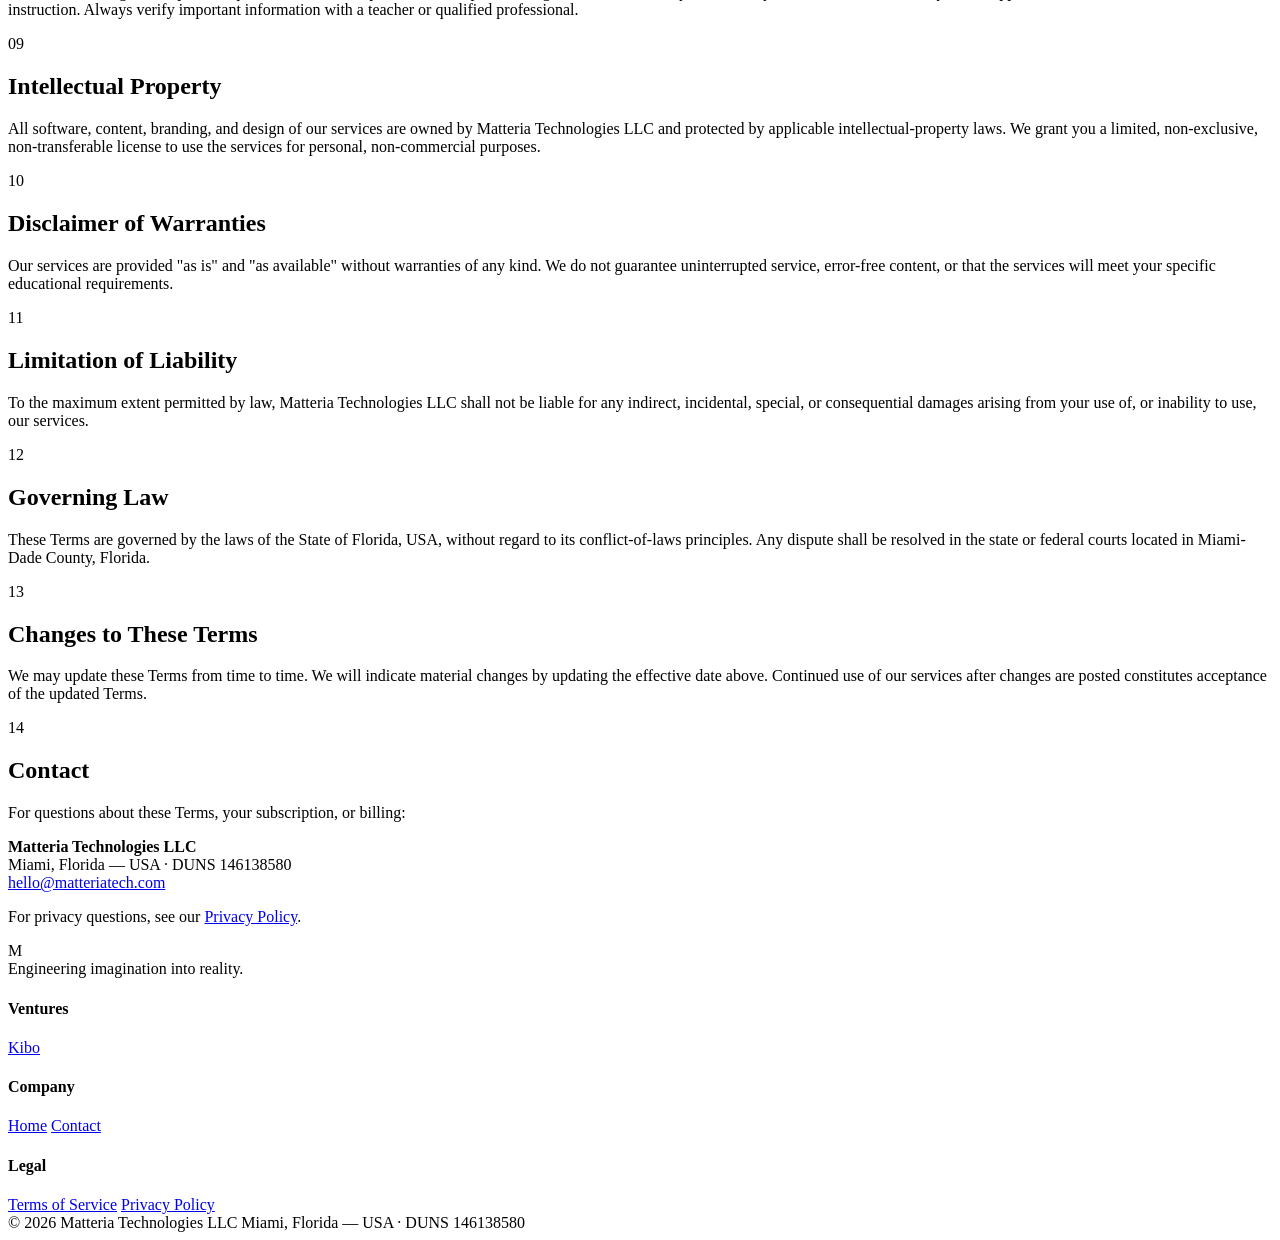
==== commit d61d2b08: "Add files via upload" ====
--- a/index.html
+++ b/index.html
@@ -1,1468 +1,230 @@
 <!DOCTYPE html>
 <html lang="en">
 <head>
-<meta charset="UTF-8" />
-<meta name="viewport" content="width=device-width, initial-scale=1.0" />
-<title>Matteria Technologies > Engineering imagination into reality</title>
-<meta name="description" content="Matteria Technologies LLC — A technology studio building intelligent tools for design, visualization and education." />
-<link rel="preconnect" href="https://fonts.googleapis.com" />
-<link rel="preconnect" href="https://fonts.gstatic.com" crossorigin />
-<link href="https://fonts.googleapis.com/css2?family=Barlow+Semi+Condensed:wght@200;300;400;500;600;700&family=Barlow:wght@300;400;500;600&display=swap" rel="stylesheet" />
-<style>
-  :root {
-    --bg: #ffffff;
-    --bg-alt: #f2f2f2;
-    --bg-mid: #e5e5e5;
-    --bg-dark: #000000;
-    --ink: #000000;
-    --ink-soft: #333333;
-    --ink-dim: #6b6b6b;
-    --ink-faint: #b3b3b3;
-    --line: #d9d9d9;
-    --line-soft: #ececec;
-    --accent: #f50537;
-    --accent-dark: #cc0029;
-  }
-
-  * { margin: 0; padding: 0; box-sizing: border-box; }
-  html { scroll-behavior: smooth; }
-
-  body {
-    background: var(--bg);
-    color: var(--ink);
-    font-family: 'Barlow', sans-serif;
-    font-weight: 400;
-    font-size: 16px;
-    line-height: 1.5;
-    overflow-x: hidden;
-    -webkit-font-smoothing: antialiased;
-    -moz-osx-font-smoothing: grayscale;
-  }
-
-  /* === SCROLL PROGRESS BAR === */
-  .scroll-progress {
-    position: fixed;
-    top: 0;
-    left: 0;
-    width: 0;
-    height: 2px;
-    background: var(--accent);
-    z-index: 200;
-    transition: width 0.1s ease-out;
-  }
-
-  /* === TOP UTILITY BAR === */
-  .top-bar {
-    position: fixed;
-    top: 0;
-    left: 0;
-    right: 0;
-    height: 32px;
-    background: #0a0a0a;
-    color: #fff;
-    display: flex;
-    align-items: center;
-    justify-content: space-between;
-    padding: 0 24px;
-    font-family: 'Barlow', sans-serif;
-    font-size: 11px;
-    letter-spacing: 0.04em;
-    z-index: 150;
-  }
-
-  .top-bar-left, .top-bar-right {
-    display: flex;
-    gap: 24px;
-    align-items: center;
-  }
-
-  .top-bar a {
-    color: #fff;
-    text-decoration: none;
-    opacity: 0.75;
-    transition: opacity 0.2s;
-  }
-
-  .top-bar a:hover { opacity: 1; }
-
-  .top-bar .dot {
-    width: 5px;
-    height: 5px;
-    background: var(--accent);
-    border-radius: 50%;
-    box-shadow: 0 0 6px var(--accent);
-    animation: blink 2s ease-in-out infinite;
-  }
-
-  @keyframes blink {
-    0%, 100% { opacity: 1; }
-    50% { opacity: 0.4; }
-  }
-
-  /* === MAIN NAV === */
-  nav.main-nav {
-    position: fixed;
-    top: 32px;
-    left: 0;
-    right: 0;
-    z-index: 100;
-    background: rgba(255, 255, 255, 0.98);
-    backdrop-filter: blur(12px);
-    -webkit-backdrop-filter: blur(12px);
-    border-bottom: 1px solid var(--line-soft);
-    height: 64px;
-  }
-
-  .nav-inner {
-    height: 100%;
-    display: flex;
-    align-items: center;
-    justify-content: space-between;
-    padding: 0 24px;
-    max-width: none;
-  }
-
-  .logo {
-    display: flex;
-    align-items: center;
-    gap: 16px;
-    text-decoration: none;
-    color: var(--ink);
-  }
-
-  /* M with orbiting dot logo */
-  .logo-mark {
-    position: relative;
-    width: 36px;
-    height: 36px;
-    display: flex;
-    align-items: center;
-    justify-content: center;
-  }
-
-  .logo-mark .m-char {
-    font-family: 'Barlow Semi Condensed', sans-serif;
-    font-weight: 600;
-    font-size: 22px;
-    line-height: 1;
-    letter-spacing: -0.04em;
-    color: var(--ink);
-  }
-
-  .logo-mark .orbit-ring {
-    position: absolute;
-    inset: 0;
-    border: 1px solid var(--line);
-    border-radius: 50%;
-    animation: orbitSpin 8s linear infinite;
-  }
-
-  .logo-mark .orbit-ring::before {
-    content: '';
-    position: absolute;
-    top: -2px;
-    left: 50%;
-    transform: translateX(-50%);
-    width: 4px;
-    height: 4px;
-    background: var(--accent);
-    border-radius: 50%;
-    box-shadow: 0 0 6px var(--accent);
-  }
-
-  @keyframes orbitSpin {
-    from { transform: rotate(0deg); }
-    to { transform: rotate(360deg); }
-  }
-
-  .logo-text {
-    font-family: 'Barlow Semi Condensed', sans-serif;
-    font-size: 15px;
-    font-weight: 600;
-    letter-spacing: 0.06em;
-    text-transform: uppercase;
-  }
-
-  .nav-center {
-    display: flex;
-    gap: 36px;
-    list-style: none;
-    align-items: center;
-  }
-
-  .nav-center a {
-    font-family: 'Barlow', sans-serif;
-    font-size: 14px;
-    font-weight: 500;
-    color: var(--ink);
-    text-decoration: none;
-    position: relative;
-    padding: 4px 0;
-  }
-
-  .nav-center a::after {
-    content: '';
-    position: absolute;
-    bottom: -2px;
-    left: 0;
-    width: 0;
-    height: 2px;
-    background: var(--accent);
-    transition: width 0.3s ease;
-  }
-
-  .nav-center a:hover::after { width: 100%; }
-
-  .nav-right {
-    display: flex;
-    align-items: center;
-    gap: 20px;
-  }
-
-  .nav-search, .nav-menu-btn {
-    background: none;
-    border: none;
-    cursor: pointer;
-    padding: 8px;
-    display: flex;
-    align-items: center;
-    gap: 8px;
-    font-family: 'Barlow', sans-serif;
-    font-size: 13px;
-    font-weight: 500;
-    color: var(--ink);
-  }
-
-  .nav-menu-btn {
-    border-left: 1px solid var(--line);
-    padding-left: 20px;
-  }
-
-  .nav-menu-btn .lines {
-    display: flex;
-    flex-direction: column;
-    gap: 4px;
-  }
-
-  .nav-menu-btn .lines span {
-    width: 18px;
-    height: 1.5px;
-    background: var(--ink);
-    transition: all 0.3s;
-  }
-
-  /* === HERO === */
-  .hero {
-    margin-top: 96px;
-    height: calc(100vh - 96px);
-    min-height: 640px;
-    position: relative;
-    overflow: hidden;
-    background: var(--bg-dark);
-  }
-
-  .hero-image {
-    position: absolute;
-    inset: 0;
-    background:
-      radial-gradient(ellipse at 70% 50%, rgba(245, 5, 55, 0.15) 0%, transparent 50%),
-      linear-gradient(135deg, #0a0a0a 0%, #1a1a1a 50%, #000 100%);
-  }
-
-  .hero-mesh {
-    position: absolute;
-    inset: 0;
-    background-image:
-      linear-gradient(rgba(255,255,255,0.03) 1px, transparent 1px),
-      linear-gradient(90deg, rgba(255,255,255,0.03) 1px, transparent 1px);
-    background-size: 60px 60px;
-    mask-image: linear-gradient(180deg, transparent 0%, black 30%, black 70%, transparent 100%);
-    -webkit-mask-image: linear-gradient(180deg, transparent 0%, black 30%, black 70%, transparent 100%);
-  }
-
-  .hero-geo {
-    position: absolute;
-    right: -10%;
-    top: 50%;
-    transform: translateY(-50%);
-    width: 700px;
-    height: 700px;
-    opacity: 0.6;
-    animation: floatGeo 20s ease-in-out infinite;
-  }
-
-  .hero-geo svg {
-    width: 100%;
-    height: 100%;
-  }
-
-  @keyframes floatGeo {
-    0%, 100% { transform: translateY(-50%) rotate(0deg); }
-    50% { transform: translateY(-48%) rotate(8deg); }
-  }
-
-  .hero-content {
-    position: relative;
-    z-index: 2;
-    height: 100%;
-    display: flex;
-    flex-direction: column;
-    justify-content: flex-end;
-    padding: 0 48px 80px;
-    color: #fff;
-  }
-
-  .hero-eyebrow {
-    display: flex;
-    align-items: center;
-    gap: 16px;
-    margin-bottom: 32px;
-    font-family: 'Barlow', sans-serif;
-    font-size: 13px;
-    text-transform: uppercase;
-    letter-spacing: 0.1em;
-    color: rgba(255,255,255,0.7);
-    opacity: 0;
-    animation: slideIn 0.8s cubic-bezier(0.16, 1, 0.3, 1) forwards;
-    animation-delay: 0.2s;
-  }
-
-  .hero-eyebrow .bar {
-    width: 40px;
-    height: 1px;
-    background: var(--accent);
-  }
-
-  .hero-title {
-    font-family: 'Barlow Semi Condensed', sans-serif;
-    font-weight: 300;
-    font-size: clamp(60px, 11vw, 180px);
-    line-height: 0.88;
-    letter-spacing: -0.025em;
-    margin-bottom: 32px;
-    color: #fff;
-    opacity: 0;
-    animation: slideIn 1s cubic-bezier(0.16, 1, 0.3, 1) forwards;
-    animation-delay: 0.35s;
-  }
-
-  .hero-title .light {
-    font-weight: 200;
-    color: rgba(255,255,255,0.85);
-  }
-
-  .hero-title-row {
-    display: flex;
-    align-items: baseline;
-    gap: 24px;
-    flex-wrap: wrap;
-  }
-
-  .hero-title-num {
-    font-size: 0.15em;
-    color: var(--accent);
-    font-weight: 500;
-    letter-spacing: 0.1em;
-    align-self: flex-start;
-    padding-top: 0.4em;
-  }
-
-  .hero-bottom {
-    display: grid;
-    grid-template-columns: 1fr auto;
-    gap: 48px;
-    align-items: end;
-    margin-top: 24px;
-    opacity: 0;
-    animation: slideIn 1s cubic-bezier(0.16, 1, 0.3, 1) forwards;
-    animation-delay: 0.55s;
-  }
-
-  .hero-sub {
-    font-family: 'Barlow', sans-serif;
-    font-weight: 300;
-    font-size: clamp(16px, 1.3vw, 19px);
-    color: rgba(255,255,255,0.75);
-    max-width: 540px;
-    line-height: 1.5;
-  }
-
-  .btn-audi {
-    font-family: 'Barlow', sans-serif;
-    font-size: 14px;
-    font-weight: 500;
-    text-transform: uppercase;
-    letter-spacing: 0.05em;
-    color: #fff;
-    text-decoration: none;
-    display: inline-flex;
-    align-items: center;
-    gap: 16px;
-    padding: 18px 0;
-    border-bottom: 1px solid #fff;
-    transition: all 0.3s ease;
-    background: none;
-    border-left: none;
-    border-right: none;
-    border-top: none;
-    cursor: pointer;
-  }
-
-  .btn-audi:hover {
-    color: var(--accent);
-    border-bottom-color: var(--accent);
-  }
-
-  .btn-audi .chev {
-    display: inline-flex;
-    transition: transform 0.3s ease;
-    font-family: 'Barlow', sans-serif;
-    font-weight: 600;
-  }
-
-  .btn-audi:hover .chev {
-    transform: translateX(8px);
-    color: var(--accent);
-  }
-
-  .btn-audi.dark {
-    color: var(--ink);
-    border-bottom-color: var(--ink);
-  }
-
-  .btn-audi.dark:hover {
-    color: var(--accent);
-    border-bottom-color: var(--accent);
-  }
-
-  .hero-scroll {
-    position: absolute;
-    bottom: 32px;
-    right: 48px;
-    z-index: 3;
-    display: flex;
-    flex-direction: column;
-    align-items: center;
-    gap: 12px;
-    color: rgba(255,255,255,0.5);
-    font-family: 'Barlow', sans-serif;
-    font-size: 11px;
-    text-transform: uppercase;
-    letter-spacing: 0.15em;
-    writing-mode: vertical-rl;
-  }
-
-  .hero-scroll-line {
-    width: 1px;
-    height: 60px;
-    background: rgba(255,255,255,0.3);
-    position: relative;
-    overflow: hidden;
-  }
-
-  .hero-scroll-line::after {
-    content: '';
-    position: absolute;
-    top: -60px;
-    left: 0;
-    width: 100%;
-    height: 60px;
-    background: var(--accent);
-    animation: scrollLine 2.5s ease-in-out infinite;
-  }
-
-  @keyframes scrollLine {
-    0% { top: -60px; }
-    100% { top: 60px; }
-  }
-
-  @keyframes slideIn {
-    from { opacity: 0; transform: translateY(40px); }
-    to { opacity: 1; transform: translateY(0); }
-  }
-
-  /* === SECTION DIVIDER === */
-  .section-divider {
-    padding: 24px 48px;
-    border-top: 1px solid var(--line);
-    border-bottom: 1px solid var(--line);
-    display: flex;
-    justify-content: space-between;
-    align-items: center;
-    font-family: 'Barlow', sans-serif;
-    font-size: 12px;
-    text-transform: uppercase;
-    letter-spacing: 0.12em;
-    color: var(--ink-dim);
-    background: var(--bg);
-  }
-
-  .section-divider .left {
-    display: flex;
-    gap: 24px;
-    align-items: center;
-  }
-
-  .section-divider .num {
-    color: var(--accent);
-    font-weight: 600;
-  }
-
-  .section-divider .right {
-    color: var(--ink-faint);
-  }
-
-  /* === VENTURES === */
-  .ventures {
-    background: var(--bg);
-    padding: 120px 48px;
-  }
-
-  .ventures-intro {
-    display: grid;
-    grid-template-columns: 1fr 1.5fr;
-    gap: 80px;
-    margin-bottom: 80px;
-    align-items: end;
-  }
-
-  .intro-meta {
-    font-family: 'Barlow', sans-serif;
-    font-size: 13px;
-    text-transform: uppercase;
-    letter-spacing: 0.1em;
-    color: var(--ink-dim);
-  }
-
-  .intro-meta .bar {
-    width: 40px;
-    height: 1px;
-    background: var(--accent);
-    display: inline-block;
-    margin-right: 16px;
-    vertical-align: middle;
-  }
-
-  .ventures-title {
-    font-family: 'Barlow Semi Condensed', sans-serif;
-    font-weight: 300;
-    font-size: clamp(40px, 6vw, 88px);
-    line-height: 0.95;
-    letter-spacing: -0.02em;
-    color: var(--ink);
-  }
-
-  .ventures-title em {
-    font-style: normal;
-    font-weight: 500;
-  }
-
-  .venture-cards {
-    display: grid;
-    grid-template-columns: repeat(3, 1fr);
-    gap: 4px;
-  }
-
-  .venture-card {
-    background: var(--bg-alt);
-    aspect-ratio: 3 / 4;
-    position: relative;
-    overflow: hidden;
-    cursor: pointer;
-    transition: all 0.4s cubic-bezier(0.16, 1, 0.3, 1);
-  }
-
-  .venture-card:hover {
-    transform: translateY(-4px);
-  }
-
-  .venture-card-visual {
-    position: absolute;
-    inset: 0;
-    display: flex;
-    align-items: center;
-    justify-content: center;
-    transition: transform 0.6s cubic-bezier(0.16, 1, 0.3, 1);
-  }
-
-  .venture-card:hover .venture-card-visual {
-    transform: scale(1.05);
-  }
-
-  .venture-card-visual svg {
-    width: 70%;
-    height: 70%;
-    opacity: 0.9;
-  }
-
-  .venture-card-overlay {
-    position: absolute;
-    inset: 0;
-    background: linear-gradient(to bottom, transparent 0%, transparent 50%, rgba(0,0,0,0.85) 100%);
-    z-index: 2;
-  }
-
-  .venture-card-content {
-    position: absolute;
-    bottom: 0;
-    left: 0;
-    right: 0;
-    padding: 32px;
-    color: #fff;
-    z-index: 3;
-  }
-
-  .venture-card-num {
-    font-family: 'Barlow', sans-serif;
-    font-size: 11px;
-    letter-spacing: 0.15em;
-    text-transform: uppercase;
-    color: rgba(255,255,255,0.7);
-    margin-bottom: 12px;
-    display: flex;
-    align-items: center;
-    gap: 10px;
-  }
-
-  .venture-card-num .status-dot {
-    width: 6px;
-    height: 6px;
-    border-radius: 50%;
-    background: var(--accent);
-  }
-
-  .venture-card-num .status-dot.idle {
-    background: rgba(255,255,255,0.4);
-  }
-
-  .venture-card-name {
-    font-family: 'Barlow Semi Condensed', sans-serif;
-    font-size: clamp(28px, 3vw, 44px);
-    font-weight: 400;
-    line-height: 1;
-    letter-spacing: -0.01em;
-    margin-bottom: 16px;
-    text-transform: uppercase;
-  }
-
-  .venture-card-desc {
-    font-family: 'Barlow', sans-serif;
-    font-size: 14px;
-    font-weight: 300;
-    line-height: 1.5;
-    color: rgba(255,255,255,0.8);
-    max-height: 0;
-    overflow: hidden;
-    opacity: 0;
-    transition: all 0.5s cubic-bezier(0.16, 1, 0.3, 1);
-    margin-bottom: 0;
-  }
-
-  .venture-card:hover .venture-card-desc {
-    max-height: 200px;
-    opacity: 1;
-    margin-bottom: 20px;
-  }
-
-  .venture-card-link {
-    display: inline-flex;
-    align-items: center;
-    gap: 10px;
-    font-family: 'Barlow', sans-serif;
-    font-size: 12px;
-    text-transform: uppercase;
-    letter-spacing: 0.08em;
-    color: #fff;
-    padding-bottom: 6px;
-    border-bottom: 1px solid rgba(255,255,255,0.5);
-    transition: all 0.3s;
-  }
-
-  .venture-card:hover .venture-card-link {
-    border-bottom-color: var(--accent);
-    color: var(--accent);
-  }
-
-  /* === PHILOSOPHY === */
-  .philosophy {
-    background: var(--bg-alt);
-    padding: 120px 48px;
-  }
-
-  .philosophy-header {
-    display: grid;
-    grid-template-columns: 1fr 1fr;
-    gap: 80px;
-    margin-bottom: 100px;
-    align-items: start;
-  }
-
-  .philosophy-quote {
-    font-family: 'Barlow Semi Condensed', sans-serif;
-    font-weight: 300;
-    font-size: clamp(28px, 3vw, 44px);
-    line-height: 1.15;
-    letter-spacing: -0.01em;
-    color: var(--ink);
-  }
-
-  .philosophy-quote .accent {
-    color: var(--accent);
-  }
-
-  .philosophy-meta {
-    font-family: 'Barlow', sans-serif;
-    font-size: 14px;
-    color: var(--ink-dim);
-    line-height: 1.7;
-    max-width: 440px;
-  }
-
-  .philosophy-meta .label {
-    font-size: 11px;
-    text-transform: uppercase;
-    letter-spacing: 0.15em;
-    color: var(--ink);
-    font-weight: 600;
-    margin-bottom: 16px;
-    display: flex;
-    align-items: center;
-    gap: 12px;
-  }
-
-  .philosophy-meta .label::before {
-    content: '';
-    width: 24px;
-    height: 1px;
-    background: var(--accent);
-  }
-
-  .pillars {
-    display: grid;
-    grid-template-columns: repeat(4, 1fr);
-    border-top: 1px solid var(--line);
-  }
-
-  .pillar {
-    padding: 48px 32px 48px 0;
-    border-right: 1px solid var(--line);
-    position: relative;
-    transition: background 0.3s ease;
-  }
-
-  .pillar:last-child {
-    border-right: none;
-  }
-
-  .pillar:not(:first-child) {
-    padding-left: 32px;
-  }
-
-  .pillar-num {
-    font-family: 'Barlow', sans-serif;
-    font-size: 12px;
-    color: var(--ink-faint);
-    letter-spacing: 0.15em;
-    margin-bottom: 32px;
-  }
-
-  .pillar-num span {
-    color: var(--accent);
-    font-weight: 600;
-  }
-
-  .pillar-name {
-    font-family: 'Barlow Semi Condensed', sans-serif;
-    font-size: clamp(24px, 2.4vw, 32px);
-    font-weight: 400;
-    text-transform: uppercase;
-    letter-spacing: -0.005em;
-    margin-bottom: 16px;
-    color: var(--ink);
-  }
-
-  .pillar-desc {
-    font-family: 'Barlow', sans-serif;
-    font-size: 14px;
-    color: var(--ink-soft);
-    line-height: 1.6;
-  }
-
-  /* === COMPANY INFO === */
-  .company-info {
-    background: var(--bg);
-    padding: 120px 48px;
-  }
-
-  .company-header {
-    margin-bottom: 64px;
-  }
-
-  .company-title {
-    font-family: 'Barlow Semi Condensed', sans-serif;
-    font-weight: 300;
-    font-size: clamp(36px, 5vw, 64px);
-    line-height: 1;
-    letter-spacing: -0.015em;
-    margin-bottom: 16px;
-  }
-
-  .company-subtitle {
-    font-family: 'Barlow', sans-serif;
-    font-size: 16px;
-    color: var(--ink-dim);
-    max-width: 600px;
-  }
-
-  .spec-sheet {
-    display: grid;
-    grid-template-columns: repeat(4, 1fr);
-    border-top: 2px solid var(--ink);
-    border-bottom: 2px solid var(--ink);
-  }
-
-  .spec-cell {
-    padding: 32px 28px 32px 0;
-    border-right: 1px solid var(--line);
-  }
-
-  .spec-cell:last-child {
-    border-right: none;
-    padding-right: 0;
-  }
-
-  .spec-cell:not(:first-child) {
-    padding-left: 28px;
-  }
-
-  .spec-label {
-    font-family: 'Barlow', sans-serif;
-    font-size: 11px;
-    color: var(--ink-dim);
-    letter-spacing: 0.12em;
-    text-transform: uppercase;
-    margin-bottom: 16px;
-    font-weight: 500;
-  }
-
-  .spec-value {
-    font-family: 'Barlow Semi Condensed', sans-serif;
-    font-size: 20px;
-    font-weight: 400;
-    color: var(--ink);
-    line-height: 1.2;
-    text-transform: uppercase;
-    letter-spacing: -0.005em;
-  }
-
-  /* === CTA BAND === */
-  .cta-band {
-    background: var(--bg-dark);
-    color: #fff;
-    padding: 140px 48px;
-    position: relative;
-    overflow: hidden;
-  }
-
-  .cta-band-bg {
-    position: absolute;
-    inset: 0;
-    background:
-      radial-gradient(circle at 20% 50%, rgba(245, 5, 55, 0.15) 0%, transparent 40%);
-  }
-
-  .cta-band-content {
-    position: relative;
-    z-index: 2;
-    display: grid;
-    grid-template-columns: 1fr 1fr;
-    gap: 80px;
-    align-items: center;
-  }
-
-  .cta-title {
-    font-family: 'Barlow Semi Condensed', sans-serif;
-    font-weight: 300;
-    font-size: clamp(40px, 5vw, 72px);
-    line-height: 1;
-    letter-spacing: -0.02em;
-    text-transform: uppercase;
-  }
-
-  .cta-title .accent {
-    color: var(--accent);
-  }
-
-  .cta-right p {
-    font-family: 'Barlow', sans-serif;
-    font-weight: 300;
-    font-size: 18px;
-    color: rgba(255,255,255,0.7);
-    line-height: 1.5;
-    margin-bottom: 40px;
-    max-width: 480px;
-  }
-
-  /* === FOOTER === */
-  footer {
-    background: #0a0a0a;
-    color: rgba(255,255,255,0.7);
-    padding: 80px 48px 32px;
-  }
-
-  .footer-top {
-    display: grid;
-    grid-template-columns: 1.5fr 1fr 1fr 1fr;
-    gap: 64px;
-    margin-bottom: 80px;
-    padding-bottom: 64px;
-    border-bottom: 1px solid rgba(255,255,255,0.1);
-  }
-
-  .footer-brand-block {
-    display: flex;
-    flex-direction: column;
-    gap: 24px;
-  }
-
-  .footer-rings {
-    position: relative;
-    width: 56px;
-    height: 56px;
-    display: flex;
-    align-items: center;
-    justify-content: center;
-  }
-
-  .footer-rings .m-char {
-    font-family: 'Barlow Semi Condensed', sans-serif;
-    font-weight: 500;
-    font-size: 36px;
-    line-height: 1;
-    letter-spacing: -0.04em;
-    color: #fff;
-  }
-
-  .footer-rings .orbit-ring {
-    position: absolute;
-    inset: 0;
-    border: 1px solid rgba(255,255,255,0.25);
-    border-radius: 50%;
-    animation: orbitSpin 10s linear infinite;
-  }
-
-  .footer-rings .orbit-ring::before {
-    content: '';
-    position: absolute;
-    top: -3px;
-    left: 50%;
-    transform: translateX(-50%);
-    width: 6px;
-    height: 6px;
-    background: var(--accent);
-    border-radius: 50%;
-    box-shadow: 0 0 8px var(--accent);
-  }
-
-  .footer-tagline {
-    font-family: 'Barlow Semi Condensed', sans-serif;
-    font-size: 22px;
-    font-weight: 300;
-    color: #fff;
-    line-height: 1.2;
-    text-transform: uppercase;
-    letter-spacing: -0.005em;
-  }
-
-  .footer-col h4 {
-    font-family: 'Barlow', sans-serif;
-    font-size: 11px;
-    color: #fff;
-    letter-spacing: 0.15em;
-    text-transform: uppercase;
-    margin-bottom: 24px;
-    font-weight: 600;
-  }
-
-  .footer-col ul {
-    list-style: none;
-  }
-
-  .footer-col li {
-    margin-bottom: 12px;
-  }
-
-  .footer-col a {
-    font-family: 'Barlow', sans-serif;
-    font-size: 14px;
-    color: rgba(255,255,255,0.6);
-    text-decoration: none;
-    transition: color 0.2s ease;
-    display: inline-flex;
-    align-items: center;
-    gap: 8px;
-  }
-
-  .footer-col a:hover {
-    color: #fff;
-  }
-
-  .footer-col a::before {
-    content: '›';
-    color: var(--accent);
-    opacity: 0;
-    transition: opacity 0.2s;
-  }
-
-  .footer-col a:hover::before {
-    opacity: 1;
-  }
-
-  .footer-bottom {
-    display: flex;
-    justify-content: space-between;
-    align-items: center;
-    font-family: 'Barlow', sans-serif;
-    font-size: 11px;
-    color: rgba(255,255,255,0.4);
-    letter-spacing: 0.08em;
-    text-transform: uppercase;
-  }
-
-  .footer-bottom .legal {
-    display: flex;
-    gap: 32px;
-  }
-
-  /* === RESPONSIVE === */
-  @media (max-width: 1024px) {
-    .nav-center { display: none; }
-    .hero-content { padding: 0 24px 60px; }
-    .ventures, .philosophy, .company-info, .cta-band { padding: 80px 24px; }
-    .ventures-intro, .philosophy-header, .cta-band-content {
-      grid-template-columns: 1fr;
-      gap: 32px;
-    }
-    .venture-cards { grid-template-columns: 1fr; }
-    .pillars { grid-template-columns: repeat(2, 1fr); }
-    .pillar:nth-child(2) { border-right: none; }
-    .pillar:nth-child(3), .pillar:nth-child(4) {
-      border-top: 1px solid var(--line);
-    }
-    .pillar:nth-child(3) { padding-left: 0; }
-    .spec-sheet { grid-template-columns: repeat(2, 1fr); }
-    .spec-cell:nth-child(2) { border-right: none; }
-    .spec-cell:nth-child(3), .spec-cell:nth-child(4) {
-      border-top: 1px solid var(--line);
-    }
-    .spec-cell:nth-child(3) { padding-left: 0; }
-    .footer-top { grid-template-columns: 1fr 1fr; gap: 48px; }
-    .hero-scroll { display: none; }
-  }
-
-  @media (max-width: 640px) {
-    .top-bar { padding: 0 16px; font-size: 10px; }
-    .top-bar-right .hide-mobile { display: none; }
-    .nav-inner { padding: 0 16px; }
-    .logo-text { font-size: 13px; }
-    .hero-content { padding: 0 16px 40px; }
-    .ventures, .philosophy, .company-info, .cta-band, footer {
-      padding-left: 16px;
-      padding-right: 16px;
-    }
-    .pillars, .spec-sheet { grid-template-columns: 1fr; }
-    .pillar, .spec-cell {
-      border-right: none !important;
-      border-bottom: 1px solid var(--line);
-      padding: 32px 0 !important;
-    }
-    .footer-top { grid-template-columns: 1fr; }
-    .footer-bottom { flex-direction: column; gap: 16px; align-items: flex-start; }
-    .footer-bottom .legal { flex-wrap: wrap; gap: 16px; }
-    .section-divider { padding: 16px; flex-wrap: wrap; gap: 8px; }
-  }
-</style>
+<meta charset="UTF-8"/>
+<meta name="viewport" content="width=device-width, initial-scale=1.0"/>
+<title>Terms of Service — Matteria Technologies</title>
+<meta name="description" content="Terms of Service for Matteria Technologies LLC and its products, including KIBO."/>
+<link rel="canonical" href="https://matteriatech.com/terms-of-service"/>
+<link rel="preconnect" href="https://fonts.googleapis.com"/>
+<link rel="preconnect" href="https://fonts.gstatic.com" crossorigin/>
+<link rel="stylesheet" href="../assets/styles.css"/>
 </head>
 <body>
 
-<!-- Scroll Progress Bar -->
-<div class="scroll-progress" id="scrollProgress"></div>
-
-<!-- Top Utility Bar -->
-<div class="top-bar">
-  <div class="top-bar-left">
-    <span class="dot"></span>
-    <span>Matteria Technologies LLC</span>
-  </div>
-  <div class="top-bar-right">
-    <a href="#" class="hide-mobile">EN</a>
-    <a href="#" class="hide-mobile">Miami, FL</a>
-    <a href="mailto:hello@matteriatech.com">hello@matteriatech.com</a>
-  </div>
+<!-- red scroll-progress -->
+<div class="scroll-progress" id="progress"></div>
+
+<!-- top utility bar -->
+<div class="topbar">
+  <span class="left"><span class="dot"></span>Matteria Technologies LLC</span>
+  <span class="right">Miami, Florida — USA</span>
 </div>
 
-<!-- Main Nav -->
-<nav class="main-nav">
-  <div class="nav-inner">
-    <a href="#" class="logo">
-      <div class="logo-mark">
-        <span class="m-char">M</span>
-        <span class="orbit-ring"></span>
-      </div>
-      <span class="logo-text">Matteria Technologies</span>
-    </a>
-
-    <ul class="nav-center">
-      <li><a href="#ventures">Ventures</a></li>
-      <li><a href="#philosophy">Philosophy</a></li>
-      <li><a href="#company">Company</a></li>
-      <li><a href="#contact">Contact</a></li>
-    </ul>
-
-    <div class="nav-right">
-      <button class="nav-search" aria-label="Search">
-        <svg width="16" height="16" viewBox="0 0 24 24" fill="none" stroke="currentColor" stroke-width="1.5">
-          <circle cx="11" cy="11" r="7"/>
-          <path d="m21 21-4.3-4.3"/>
-        </svg>
-      </button>
-      <button class="nav-menu-btn" aria-label="Menu">
-        <span>Menu</span>
-        <div class="lines">
-          <span></span>
-          <span></span>
-        </div>
-      </button>
-    </div>
+<!-- main nav  (reconcile links with the live index.html nav) -->
+<nav class="nav">
+  <a class="logo" href="/" aria-label="Matteria Technologies — Home">
+    <span class="logo-mark"><span class="ring"></span><span class="orbit"></span><span class="m">M</span></span>
+    <span class="logo-word hide-sm">Matteria</span>
+  </a>
+  <div class="nav-links">
+    <a href="/kibo">Kibo</a>
+    <a href="/" class="hide-sm">Company</a>
+    <a href="mailto:hello@matteriatech.com">Contact</a>
   </div>
 </nav>
 
-<!-- HERO -->
-<section class="hero">
-  <div class="hero-image"></div>
-  <div class="hero-mesh"></div>
-
-  <div class="hero-geo">
-    <svg viewBox="0 0 700 700" fill="none" xmlns="http://www.w3.org/2000/svg">
-      <circle cx="350" cy="350" r="340" stroke="rgba(245,5,55,0.4)" stroke-width="0.5"/>
-      <circle cx="350" cy="350" r="280" stroke="rgba(255,255,255,0.15)" stroke-width="0.5"/>
-      <circle cx="350" cy="350" r="220" stroke="rgba(255,255,255,0.1)" stroke-width="0.5"/>
-      <circle cx="350" cy="350" r="160" stroke="rgba(255,255,255,0.08)" stroke-width="0.5"/>
-      <circle cx="350" cy="350" r="100" stroke="rgba(245,5,55,0.3)" stroke-width="0.5"/>
-      <circle cx="350" cy="10" r="3" fill="#f50537"/>
-      <circle cx="690" cy="350" r="2" fill="rgba(255,255,255,0.6)"/>
-      <line x1="350" y1="350" x2="350" y2="10" stroke="rgba(245,5,55,0.2)" stroke-width="0.5"/>
-      <line x1="350" y1="350" x2="690" y2="350" stroke="rgba(255,255,255,0.1)" stroke-width="0.5"/>
-    </svg>
+<main class="page">
+
+  <!-- dark compact header -->
+  <header class="head">
+    <div class="inner">
+      <div class="eyebrow">Legal</div>
+      <h1>Terms of<br/>Service</h1>
+      <div class="meta">Effective May 21, 2026 · Matteria Technologies LLC</div>
+    </div>
+  </header>
+
+  <article class="legal">
+    <p class="lead">
+      These Terms of Service ("Terms") govern your use of the websites, apps, and
+      services operated by Matteria Technologies LLC ("Matteria", "we", "our", or
+      "us"), including the KIBO homework-tutor app for children in grades K–6. By
+      downloading or using our services, you agree to these Terms.
+    </p>
+
+    <section class="sec">
+      <div class="num">01</div>
+      <div>
+        <h2>Acceptance</h2>
+        <p>By downloading or using our services, you agree to these Terms. KIBO is intended for use by children under the supervision of a parent or guardian. If the user is under 13, a parent or guardian must accept these Terms on the child's behalf and supervise their use.</p>
+      </div>
+    </section>
+
+    <section class="sec">
+      <div class="num">02</div>
+      <div>
+        <h2>Description of Service</h2>
+        <p>KIBO is an AI-powered educational app for K–6 students. It provides personalized practice questions, homework scanning, a guided learning path, and progress tracking across core subjects — Math, English Language Arts, Science, Social Studies, and ESOL.</p>
+      </div>
+    </section>
+
+    <section class="sec">
+      <div class="num">03</div>
+      <div>
+        <h2>Free Trial</h2>
+        <p>New users receive <strong>15 days of full access to KIBO Pro at no cost and with no payment method required</strong>. No charge is made during the trial. When the 15-day trial ends, the app continues on a free tier with daily practice limits; to keep unlimited access you may subscribe to KIBO Pro.</p>
+      </div>
+    </section>
+
+    <section class="sec">
+      <div class="num">04</div>
+      <div>
+        <h2>Subscriptions &amp; Billing</h2>
+        <p>KIBO Pro is offered as an auto-renewing subscription:</p>
+        <div class="spec">
+          <div class="spec-row"><span class="k">Monthly</span><span class="v">$7.99 / month</span></div>
+          <div class="spec-row"><span class="k">Annual</span><span class="v">$59.99 / year</span></div>
+        </div>
+        <p><strong>Payment.</strong> Subscriptions are purchased and processed entirely through your Apple ID and the Apple App Store. We never receive or store your payment details.</p>
+        <p><strong>Auto-renewal.</strong> Your subscription renews automatically at the end of each billing period and your Apple ID is charged for the renewal, unless you cancel at least 24 hours before the end of the current period.</p>
+        <p><strong>Managing your subscription.</strong> You can manage or cancel at any time in your device's Settings → Apple ID → Subscriptions. Cancelling stops future renewals; you keep Pro access until the end of the period you already paid for.</p>
+        <p><strong>Refunds.</strong> Unused portions of a billing period are non-refundable except as required by applicable law or Apple's refund policies. Refund requests are handled by Apple.</p>
+      </div>
+    </section>
+
+    <section class="sec">
+      <div class="num">05</div>
+      <div>
+        <h2>Free Tier Limits</h2>
+        <p>After the trial, the free tier includes a limited number of practice questions per day and a limited number of homework scans per week. These limits may change over time. KIBO Pro removes the daily and weekly limits.</p>
+      </div>
+    </section>
+
+    <section class="sec">
+      <div class="num">06</div>
+      <div>
+        <h2>Accounts &amp; Profiles</h2>
+        <p>You are responsible for the device and Apple ID used with our services. The free tier supports one learner profile; KIBO Pro supports up to three learner profiles within a single household. Do not share your subscription outside your household.</p>
+      </div>
+    </section>
+
+    <section class="sec">
+      <div class="num">07</div>
+      <div>
+        <h2>Acceptable Use</h2>
+        <p>You agree not to:</p>
+        <ul>
+          <li>Attempt to bypass content filters or use the homework-scan feature to generate inappropriate content.</li>
+          <li>Reverse-engineer, copy, or resell any part of our services.</li>
+          <li>Use our services for any purpose other than personal, non-commercial education.</li>
+        </ul>
+      </div>
+    </section>
+
+    <section class="sec">
+      <div class="num">08</div>
+      <div>
+        <h2>Content &amp; AI</h2>
+        <p>KIBO uses AI to generate practice questions and to interpret homework photos. AI-generated content may occasionally contain errors. Do not rely on the app as the sole source of academic instruction. Always verify important information with a teacher or qualified professional.</p>
+      </div>
+    </section>
+
+    <section class="sec">
+      <div class="num">09</div>
+      <div>
+        <h2>Intellectual Property</h2>
+        <p>All software, content, branding, and design of our services are owned by Matteria Technologies LLC and protected by applicable intellectual-property laws. We grant you a limited, non-exclusive, non-transferable license to use the services for personal, non-commercial purposes.</p>
+      </div>
+    </section>
+
+    <section class="sec">
+      <div class="num">10</div>
+      <div>
+        <h2>Disclaimer of Warranties</h2>
+        <p>Our services are provided "as is" and "as available" without warranties of any kind. We do not guarantee uninterrupted service, error-free content, or that the services will meet your specific educational requirements.</p>
+      </div>
+    </section>
+
+    <section class="sec">
+      <div class="num">11</div>
+      <div>
+        <h2>Limitation of Liability</h2>
+        <p>To the maximum extent permitted by law, Matteria Technologies LLC shall not be liable for any indirect, incidental, special, or consequential damages arising from your use of, or inability to use, our services.</p>
+      </div>
+    </section>
+
+    <section class="sec">
+      <div class="num">12</div>
+      <div>
+        <h2>Governing Law</h2>
+        <p>These Terms are governed by the laws of the State of Florida, USA, without regard to its conflict-of-laws principles. Any dispute shall be resolved in the state or federal courts located in Miami-Dade County, Florida.</p>
+      </div>
+    </section>
+
+    <section class="sec">
+      <div class="num">13</div>
+      <div>
+        <h2>Changes to These Terms</h2>
+        <p>We may update these Terms from time to time. We will indicate material changes by updating the effective date above. Continued use of our services after changes are posted constitutes acceptance of the updated Terms.</p>
+      </div>
+    </section>
+
+    <section class="sec">
+      <div class="num">14</div>
+      <div>
+        <h2>Contact</h2>
+        <p>For questions about these Terms, your subscription, or billing:</p>
+        <p>
+          <strong>Matteria Technologies LLC</strong><br/>
+          Miami, Florida — USA · DUNS 146138580<br/>
+          <a href="mailto:hello@matteriatech.com">hello@matteriatech.com</a>
+        </p>
+        <p>For privacy questions, see our <a href="/privacy-policy">Privacy Policy</a>.</p>
+      </div>
+    </section>
+  </article>
+</main>
+
+<!-- footer -->
+<footer class="footer">
+  <div class="footer-grid">
+    <div class="brand">
+      <span class="logo-mark"><span class="ring"></span><span class="orbit"></span><span class="m">M</span></span>
+      <div class="tagline">Engineering imagination into reality.</div>
+    </div>
+    <div class="col">
+      <h4>Ventures</h4>
+      <a href="/kibo">Kibo</a>
+    </div>
+    <div class="col">
+      <h4>Company</h4>
+      <a href="/">Home</a>
+      <a href="mailto:hello@matteriatech.com">Contact</a>
+    </div>
+    <div class="col">
+      <h4>Legal</h4>
+      <a href="/terms-of-service" aria-current="page">Terms of Service</a>
+      <a href="/privacy-policy">Privacy Policy</a>
+    </div>
   </div>
-
-  <div class="hero-content">
-    <div class="hero-eyebrow">
-      <span class="bar"></span>
-      <span>A Technology Studio › Est. 2025</span>
-    </div>
-
-    <h1 class="hero-title">
-      <div class="hero-title-row">
-        <span class="hero-title-num">N°01</span>
-        <span class="light">Engineering</span>
-      </div>
-      <div>imagination</div>
-      <div>into reality.</div>
-    </h1>
-
-    <div class="hero-bottom">
-      <p class="hero-sub">
-        We build intelligent software at the intersection of design, visualization and learning. A small studio with a precise method, headquartered in Miami.
-      </p>
-      <a href="#ventures" class="btn-audi">
-        Discover Ventures
-        <span class="chev">››</span>
-      </a>
-    </div>
-  </div>
-
-  <div class="hero-scroll">
-    <span>Scroll</span>
-    <div class="hero-scroll-line"></div>
-  </div>
-</section>
-
-<!-- Section Divider -->
-<div class="section-divider">
-  <div class="left">
-    <span class="num">01 / 03</span>
-    <span>Ventures</span>
-  </div>
-  <div class="right">Three active products</div>
-</div>
-
-<!-- VENTURES -->
-<section id="ventures" class="ventures">
-  <div class="ventures-intro">
-    <div class="intro-meta">
-      <span class="bar"></span>
-      <span>Our Portfolio</span>
-    </div>
-    <h2 class="ventures-title">
-      Intentional<br/>
-      technology, <em>engineered</em><br/>
-      for purpose.
-    </h2>
-  </div>
-
-  <div class="venture-cards">
-    <!-- Card 1: Matter.ia -->
-    <div class="venture-card">
-      <div class="venture-card-visual" style="background: linear-gradient(135deg, #1a1a1a 0%, #2d2520 100%);">
-        <svg viewBox="0 0 200 200" fill="none">
-          <rect x="20" y="60" width="160" height="100" stroke="#d4b896" stroke-width="0.8" opacity="0.6"/>
-          <rect x="40" y="80" width="120" height="60" stroke="#d4b896" stroke-width="0.5" opacity="0.4"/>
-          <rect x="60" y="100" width="80" height="20" fill="#d4b896" opacity="0.15"/>
-          <line x1="20" y1="60" x2="180" y2="40" stroke="#d4b896" stroke-width="0.5" opacity="0.4"/>
-          <line x1="180" y1="60" x2="180" y2="40" stroke="#d4b896" stroke-width="0.5" opacity="0.4"/>
-          <circle cx="100" cy="170" r="2" fill="#f50537"/>
-        </svg>
-      </div>
-      <div class="venture-card-overlay"></div>
-      <div class="venture-card-content">
-        <div class="venture-card-num">
-          <span class="status-dot"></span>
-          <span>01 — Active</span>
-        </div>
-        <div class="venture-card-name">Matter.ia</div>
-        <div class="venture-card-desc">
-          Photorealistic rendering platform for architects and interior designers. Generates immersive spaces through fine-tuned visual intelligence.
-        </div>
-        <a href="#" class="venture-card-link">
-          Learn more <span>››</span>
-        </a>
-      </div>
-    </div>
-
-    <!-- Card 2: Kibo -->
-    <div class="venture-card">
-      <div class="venture-card-visual" style="background: linear-gradient(135deg, #0d1b2a 0%, #1b263b 100%);">
-        <svg viewBox="0 0 200 200" fill="none">
-          <circle cx="100" cy="100" r="60" stroke="#4a90e2" stroke-width="0.8" opacity="0.6"/>
-          <circle cx="100" cy="100" r="40" stroke="#4a90e2" stroke-width="0.5" opacity="0.4"/>
-          <circle cx="100" cy="100" r="20" stroke="#4a90e2" stroke-width="0.5" opacity="0.3"/>
-          <circle cx="100" cy="40" r="3" fill="#4a90e2"/>
-          <circle cx="160" cy="100" r="2" fill="#4a90e2" opacity="0.7"/>
-          <circle cx="100" cy="160" r="2" fill="#4a90e2" opacity="0.5"/>
-          <circle cx="40" cy="100" r="2" fill="#4a90e2" opacity="0.7"/>
-          <circle cx="100" cy="100" r="3" fill="#f50537"/>
-        </svg>
-      </div>
-      <div class="venture-card-overlay"></div>
-      <div class="venture-card-content">
-        <div class="venture-card-num">
-          <span class="status-dot"></span>
-          <span>02 — Active</span>
-        </div>
-        <div class="venture-card-name">Kibo</div>
-        <div class="venture-card-desc">
-          Educational companion that transforms how children learn. Built on a cognitive architecture that adapts to each student.
-        </div>
-        <a href="#" class="venture-card-link">
-          Learn more <span>››</span>
-        </a>
-      </div>
-    </div>
-
-    <!-- Card 3: Research -->
-    <div class="venture-card">
-      <div class="venture-card-visual" style="background: linear-gradient(135deg, #1a1a1a 0%, #0a0a0a 100%);">
-        <svg viewBox="0 0 200 200" fill="none">
-          <line x1="20" y1="100" x2="180" y2="100" stroke="#fff" stroke-width="0.4" opacity="0.3"/>
-          <line x1="100" y1="20" x2="100" y2="180" stroke="#fff" stroke-width="0.4" opacity="0.3"/>
-          <path d="M 30 130 Q 70 60, 100 90 T 170 70" stroke="#f50537" stroke-width="1" fill="none"/>
-          <circle cx="30" cy="130" r="2" fill="#fff"/>
-          <circle cx="70" cy="80" r="2" fill="#fff" opacity="0.7"/>
-          <circle cx="100" cy="90" r="2" fill="#fff" opacity="0.8"/>
-          <circle cx="130" cy="60" r="2" fill="#fff" opacity="0.7"/>
-          <circle cx="170" cy="70" r="3" fill="#f50537"/>
-        </svg>
-      </div>
-      <div class="venture-card-overlay"></div>
-      <div class="venture-card-content">
-        <div class="venture-card-num">
-          <span class="status-dot idle"></span>
-          <span>03 — Continuous</span>
-        </div>
-        <div class="venture-card-name">Research</div>
-        <div class="venture-card-desc">
-          Exploration in generative systems, autonomous agents and human-centered AI interfaces. The lab where futures take shape.
-        </div>
-        <a href="#" class="venture-card-link">
-          Learn more <span>››</span>
-        </a>
-      </div>
-    </div>
-  </div>
-</section>
-
-<!-- Section Divider -->
-<div class="section-divider">
-  <div class="left">
-    <span class="num">02 / 03</span>
-    <span>Philosophy</span>
-  </div>
-  <div class="right">Four guiding principles</div>
-</div>
-
-<!-- PHILOSOPHY -->
-<section id="philosophy" class="philosophy">
-  <div class="philosophy-header">
-    <h2 class="philosophy-quote">
-      At its best, technology is an unmistakable combination of <span class="accent">clarity, precision, intelligence and craft.</span>
-    </h2>
-    <div class="philosophy-meta">
-      <div class="label">Our Method</div>
-      <p>
-        Four principles guide every decision we make — from the first line of code to the last detail of a product. They define how we build, what we accept, and what we refuse to compromise.
-      </p>
-    </div>
-  </div>
-
-  <div class="pillars">
-    <div class="pillar">
-      <div class="pillar-num"><span>01</span> — Principle</div>
-      <div class="pillar-name">Clarity</div>
-      <div class="pillar-desc">Every interface reveals its purpose. We strip away noise until only meaning remains.</div>
-    </div>
-    <div class="pillar">
-      <div class="pillar-num"><span>02</span> — Principle</div>
-      <div class="pillar-name">Precision</div>
-      <div class="pillar-desc">Pixel-level rigor. Millisecond-level performance. Engineering is craft taken seriously.</div>
-    </div>
-    <div class="pillar">
-      <div class="pillar-num"><span>03</span> — Principle</div>
-      <div class="pillar-name">Intelligence</div>
-      <div class="pillar-desc">Software that thinks alongside you — never replaces you. AI as augmentation, not abstraction.</div>
-    </div>
-    <div class="pillar">
-      <div class="pillar-num"><span>04</span> — Principle</div>
-      <div class="pillar-name">Craft</div>
-      <div class="pillar-desc">Details others overlook become the moments users remember. Quality is a stance, not a feature.</div>
-    </div>
-  </div>
-</section>
-
-<!-- Section Divider -->
-<div class="section-divider">
-  <div class="left">
-    <span class="num">03 / 03</span>
-    <span>Company</span>
-  </div>
-  <div class="right">Matteria Technologies LLC</div>
-</div>
-
-<!-- COMPANY INFO -->
-<section id="company" class="company-info">
-  <div class="company-header">
-    <h2 class="company-title">Specification.</h2>
-    <p class="company-subtitle">A small studio operating from Miami with a global perspective and a precise method.</p>
-  </div>
-
-  <div class="spec-sheet">
-    <div class="spec-cell">
-      <div class="spec-label">Legal Entity</div>
-      <div class="spec-value">Matteria<br/>Technologies LLC</div>
-    </div>
-    <div class="spec-cell">
-      <div class="spec-label">Headquarters</div>
-      <div class="spec-value">Miami<br/>Florida — USA</div>
-    </div>
-    <div class="spec-cell">
-      <div class="spec-label">Founded</div>
-      <div class="spec-value">2025</div>
-    </div>
-    <div class="spec-cell">
-      <div class="spec-label">Focus Areas</div>
-      <div class="spec-value">AI · Design<br/>Education</div>
-    </div>
-  </div>
-</section>
-
-<!-- CTA BAND -->
-<section class="cta-band" id="contact">
-  <div class="cta-band-bg"></div>
-  <div class="cta-band-content">
-    <h2 class="cta-title">
-      Building something<br/>
-      <span class="accent">extraordinary?</span><br/>
-      Let's talk.
-    </h2>
-    <div class="cta-right">
-      <p>We collaborate selectively with founders, brands and institutions who share our standards. If your project demands more than software-as-usual, we want to hear about it.</p>
-      <a href="mailto:hello@matteriatech.com" class="btn-audi">
-        hello@matteriatech.com
-        <span class="chev">››</span>
-      </a>
-    </div>
-  </div>
-</section>
-
-<!-- FOOTER -->
-<footer>
-  <div class="footer-top">
-    <div class="footer-brand-block">
-      <div class="footer-rings">
-        <span class="m-char">M</span>
-        <span class="orbit-ring"></span>
-      </div>
-      <div class="footer-tagline">
-        Engineering<br/>
-        imagination<br/>
-        into reality.
-      </div>
-    </div>
-
-    <div class="footer-col">
-      <h4>Ventures</h4>
-      <ul>
-        <li><a href="#ventures">Matter.ia</a></li>
-        <li><a href="#ventures">Kibo</a></li>
-        <li><a href="#ventures">Research</a></li>
-      </ul>
-    </div>
-
-    <div class="footer-col">
-      <h4>Company</h4>
-      <ul>
-        <li><a href="#philosophy">Philosophy</a></li>
-        <li><a href="#company">Specification</a></li>
-        <li><a href="#contact">Contact</a></li>
-      </ul>
-    </div>
-
-    <div class="footer-col">
-      <h4>Legal</h4>
-      <ul>
-        <li><a href="#">Privacy Policy</a></li>
-        <li><a href="#">Terms of Service</a></li>
-        <li><a href="#">Imprint</a></li>
-      </ul>
-    </div>
-  </div>
-
-  <div class="footer-bottom">
-    <div>© 2026 Matteria Technologies LLC · All rights reserved</div>
-    <div class="legal">
-      <span>DUNS · 146138580</span>
-      <span>Miami · Florida</span>
-    </div>
+  <div class="footer-base">
+    <span>© 2026 Matteria Technologies LLC</span>
+    <span>Miami, Florida — USA · DUNS 146138580</span>
   </div>
 </footer>
 
 <script>
-  // Scroll progress bar
-  window.addEventListener('scroll', () => {
-    const scrolled = (window.scrollY / (document.documentElement.scrollHeight - window.innerHeight)) * 100;
-    document.getElementById('scrollProgress').style.width = scrolled + '%';
-  });
+  (function(){
+    var bar=document.getElementById('progress');
+    function onScroll(){
+      var h=document.documentElement;
+      var max=h.scrollHeight-h.clientHeight;
+      bar.style.width=(max>0?(h.scrollTop/max*100):0)+'%';
+    }
+    document.addEventListener('scroll',onScroll,{passive:true});
+    onScroll();
+  })();
 </script>
-
 </body>
 </html>
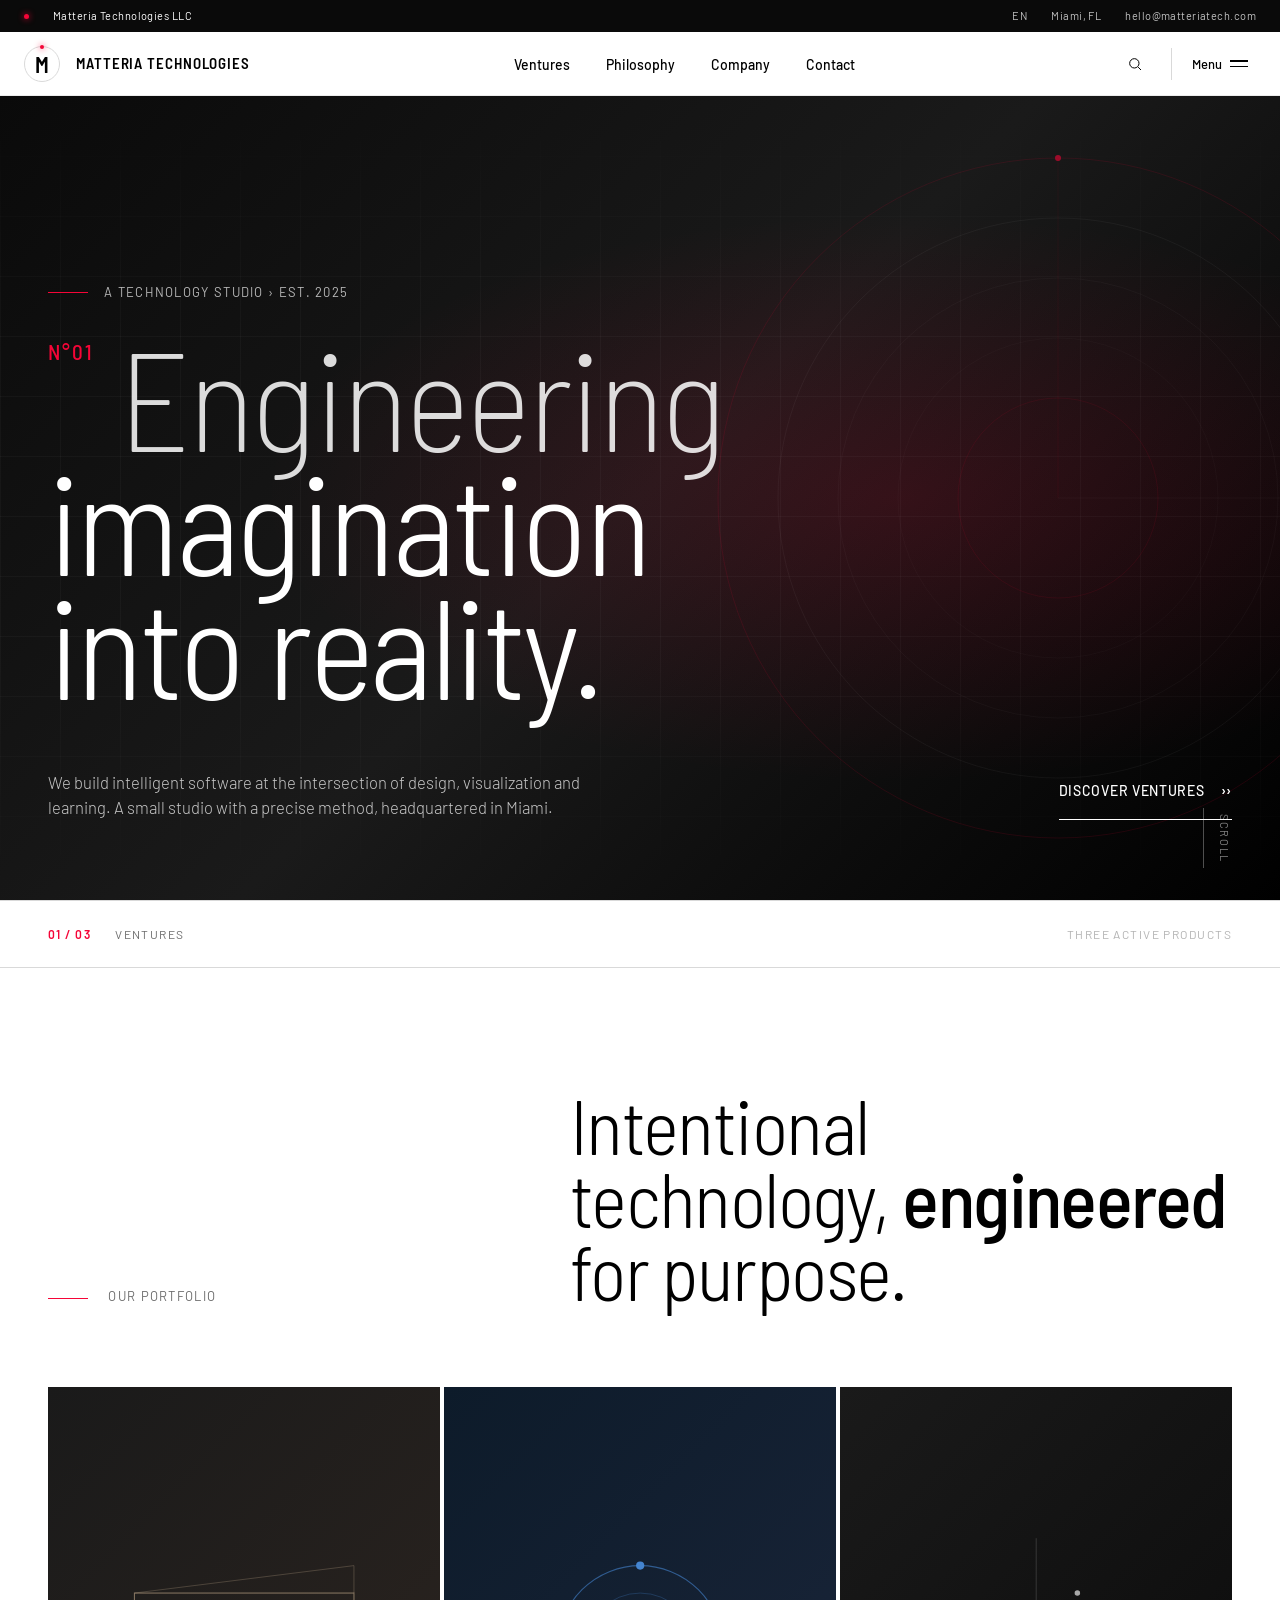
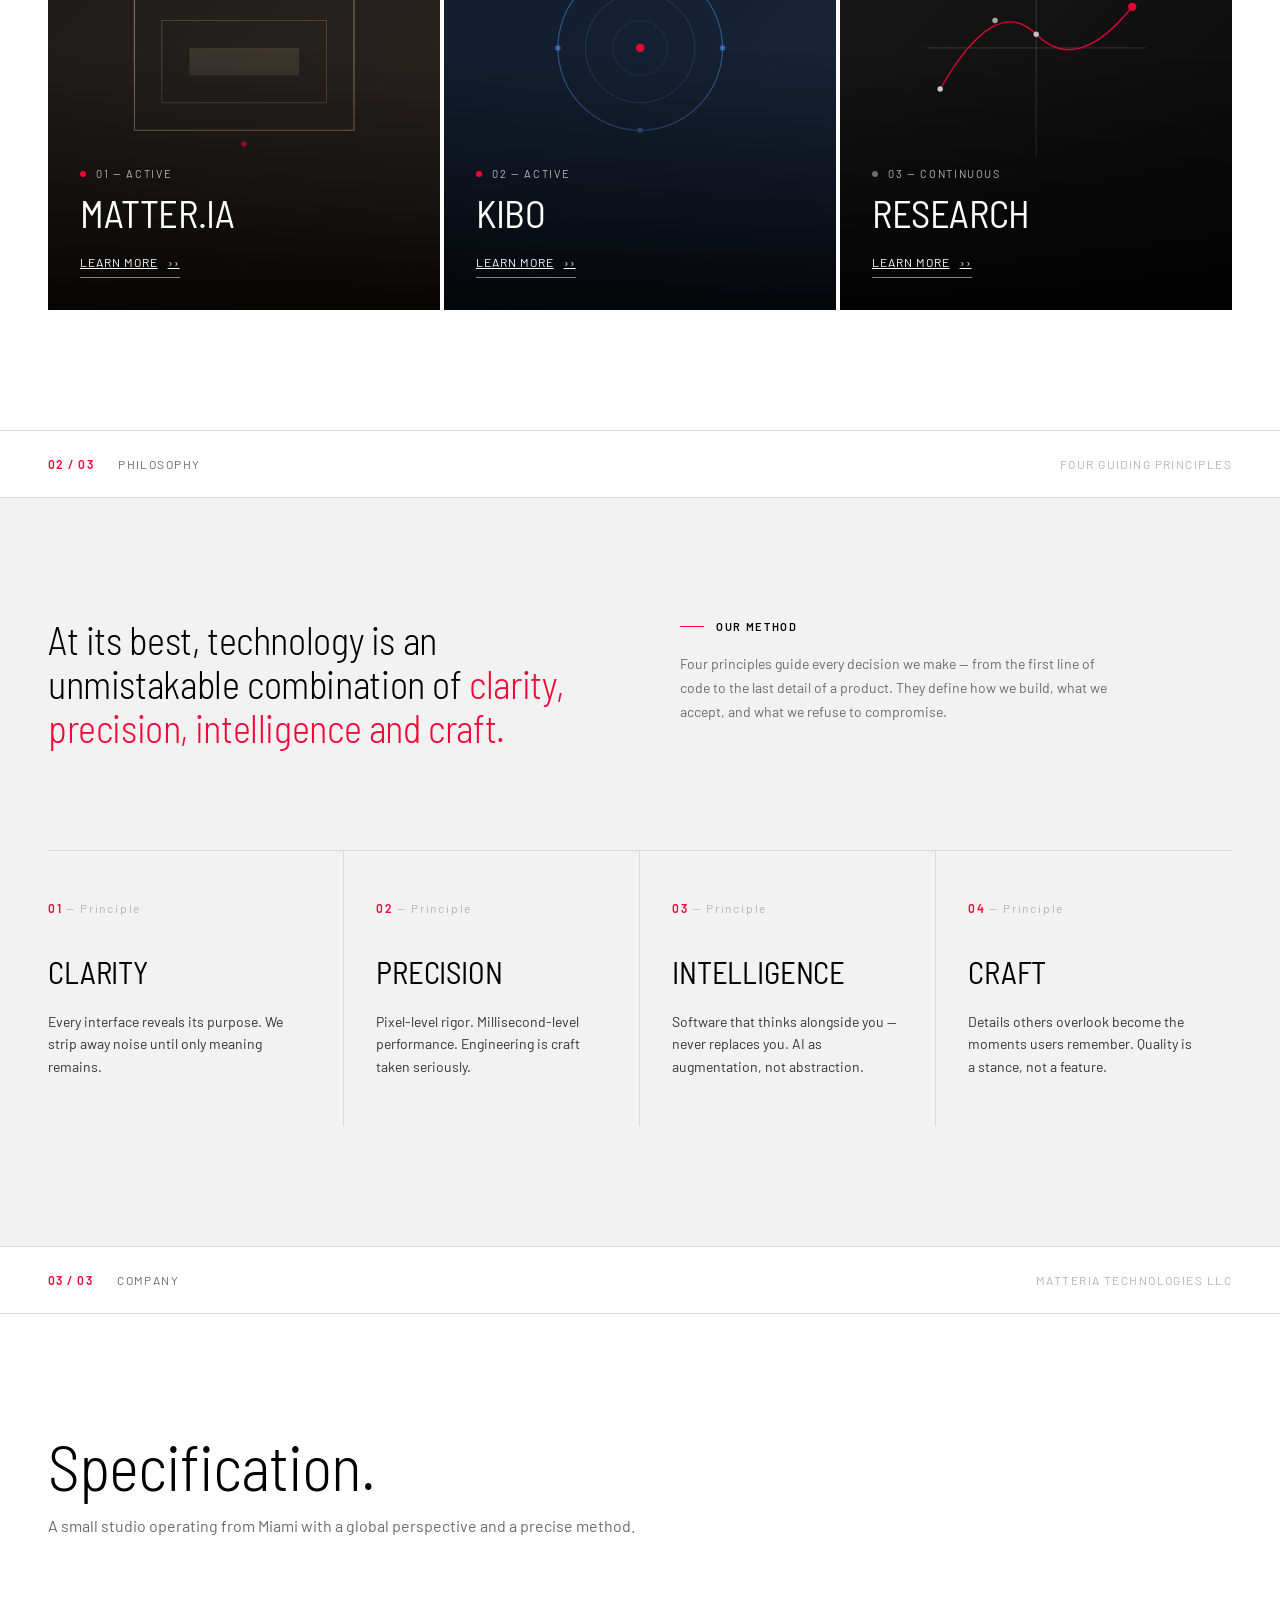
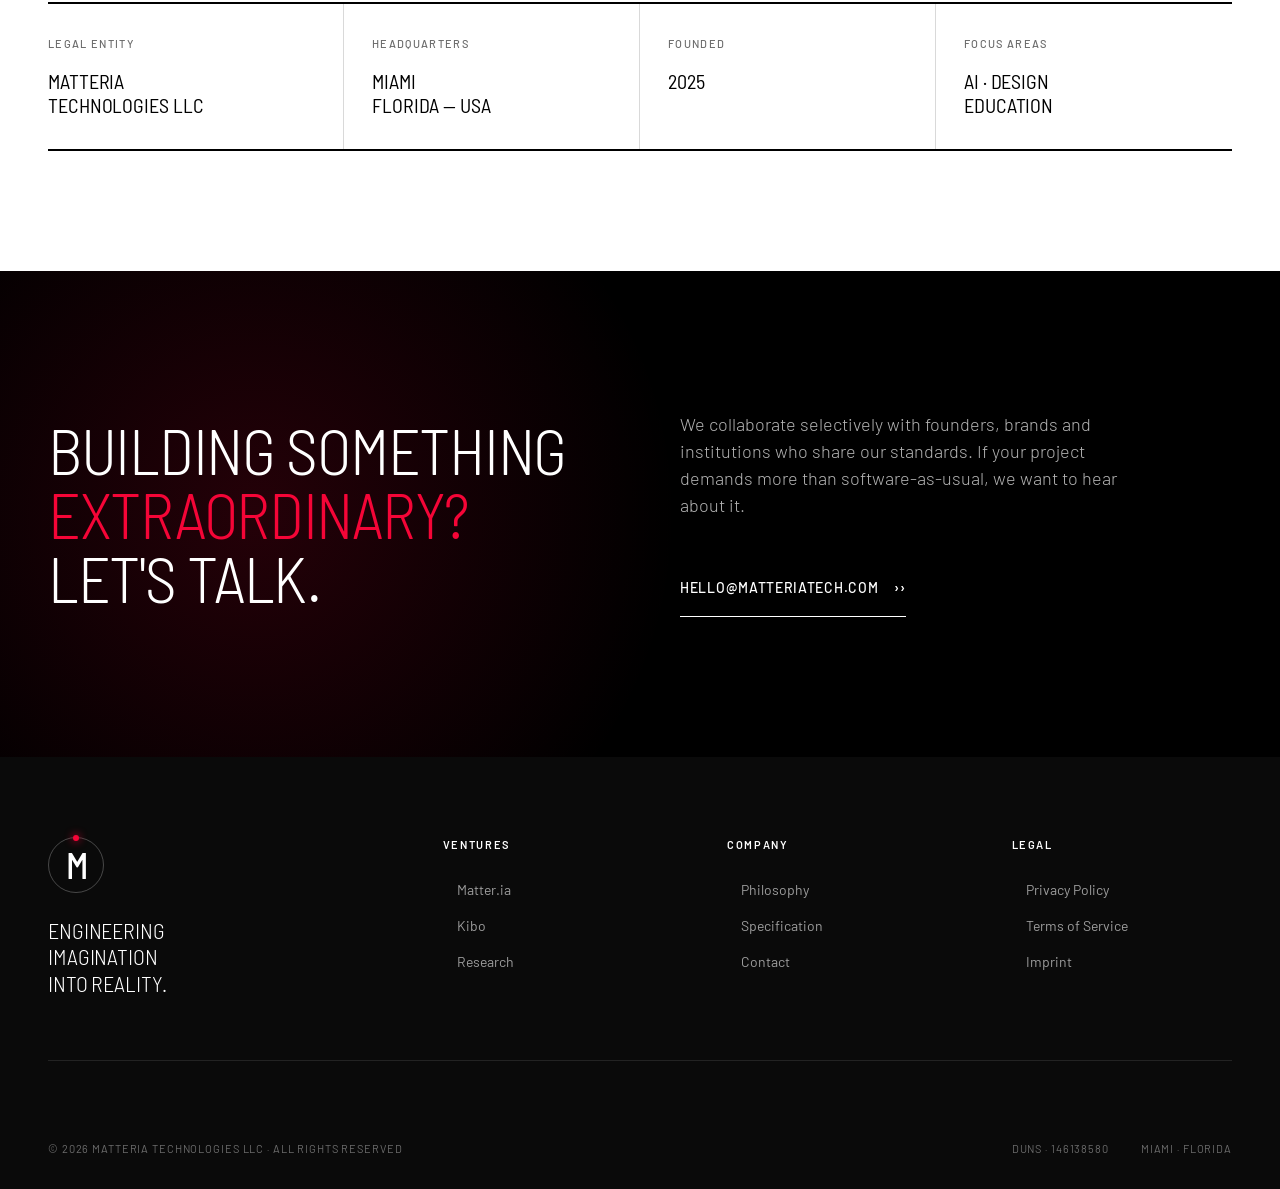
==== commit 62e40bd3: "Add files via upload" ====
--- a/index.html
+++ b/index.html
@@ -1,230 +1,1468 @@
 <!DOCTYPE html>
 <html lang="en">
 <head>
-<meta charset="UTF-8"/>
-<meta name="viewport" content="width=device-width, initial-scale=1.0"/>
-<title>Terms of Service — Matteria Technologies</title>
-<meta name="description" content="Terms of Service for Matteria Technologies LLC and its products, including KIBO."/>
-<link rel="canonical" href="https://matteriatech.com/terms-of-service"/>
-<link rel="preconnect" href="https://fonts.googleapis.com"/>
-<link rel="preconnect" href="https://fonts.gstatic.com" crossorigin/>
-<link rel="stylesheet" href="../assets/styles.css"/>
+<meta charset="UTF-8" />
+<meta name="viewport" content="width=device-width, initial-scale=1.0" />
+<title>Matteria Technologies > Engineering imagination into reality</title>
+<meta name="description" content="Matteria Technologies LLC — A technology studio building intelligent tools for design, visualization and education." />
+<link rel="preconnect" href="https://fonts.googleapis.com" />
+<link rel="preconnect" href="https://fonts.gstatic.com" crossorigin />
+<link href="https://fonts.googleapis.com/css2?family=Barlow+Semi+Condensed:wght@200;300;400;500;600;700&family=Barlow:wght@300;400;500;600&display=swap" rel="stylesheet" />
+<style>
+  :root {
+    --bg: #ffffff;
+    --bg-alt: #f2f2f2;
+    --bg-mid: #e5e5e5;
+    --bg-dark: #000000;
+    --ink: #000000;
+    --ink-soft: #333333;
+    --ink-dim: #6b6b6b;
+    --ink-faint: #b3b3b3;
+    --line: #d9d9d9;
+    --line-soft: #ececec;
+    --accent: #f50537;
+    --accent-dark: #cc0029;
+  }
+
+  * { margin: 0; padding: 0; box-sizing: border-box; }
+  html { scroll-behavior: smooth; }
+
+  body {
+    background: var(--bg);
+    color: var(--ink);
+    font-family: 'Barlow', sans-serif;
+    font-weight: 400;
+    font-size: 16px;
+    line-height: 1.5;
+    overflow-x: hidden;
+    -webkit-font-smoothing: antialiased;
+    -moz-osx-font-smoothing: grayscale;
+  }
+
+  /* === SCROLL PROGRESS BAR === */
+  .scroll-progress {
+    position: fixed;
+    top: 0;
+    left: 0;
+    width: 0;
+    height: 2px;
+    background: var(--accent);
+    z-index: 200;
+    transition: width 0.1s ease-out;
+  }
+
+  /* === TOP UTILITY BAR === */
+  .top-bar {
+    position: fixed;
+    top: 0;
+    left: 0;
+    right: 0;
+    height: 32px;
+    background: #0a0a0a;
+    color: #fff;
+    display: flex;
+    align-items: center;
+    justify-content: space-between;
+    padding: 0 24px;
+    font-family: 'Barlow', sans-serif;
+    font-size: 11px;
+    letter-spacing: 0.04em;
+    z-index: 150;
+  }
+
+  .top-bar-left, .top-bar-right {
+    display: flex;
+    gap: 24px;
+    align-items: center;
+  }
+
+  .top-bar a {
+    color: #fff;
+    text-decoration: none;
+    opacity: 0.75;
+    transition: opacity 0.2s;
+  }
+
+  .top-bar a:hover { opacity: 1; }
+
+  .top-bar .dot {
+    width: 5px;
+    height: 5px;
+    background: var(--accent);
+    border-radius: 50%;
+    box-shadow: 0 0 6px var(--accent);
+    animation: blink 2s ease-in-out infinite;
+  }
+
+  @keyframes blink {
+    0%, 100% { opacity: 1; }
+    50% { opacity: 0.4; }
+  }
+
+  /* === MAIN NAV === */
+  nav.main-nav {
+    position: fixed;
+    top: 32px;
+    left: 0;
+    right: 0;
+    z-index: 100;
+    background: rgba(255, 255, 255, 0.98);
+    backdrop-filter: blur(12px);
+    -webkit-backdrop-filter: blur(12px);
+    border-bottom: 1px solid var(--line-soft);
+    height: 64px;
+  }
+
+  .nav-inner {
+    height: 100%;
+    display: flex;
+    align-items: center;
+    justify-content: space-between;
+    padding: 0 24px;
+    max-width: none;
+  }
+
+  .logo {
+    display: flex;
+    align-items: center;
+    gap: 16px;
+    text-decoration: none;
+    color: var(--ink);
+  }
+
+  /* M with orbiting dot logo */
+  .logo-mark {
+    position: relative;
+    width: 36px;
+    height: 36px;
+    display: flex;
+    align-items: center;
+    justify-content: center;
+  }
+
+  .logo-mark .m-char {
+    font-family: 'Barlow Semi Condensed', sans-serif;
+    font-weight: 600;
+    font-size: 22px;
+    line-height: 1;
+    letter-spacing: -0.04em;
+    color: var(--ink);
+  }
+
+  .logo-mark .orbit-ring {
+    position: absolute;
+    inset: 0;
+    border: 1px solid var(--line);
+    border-radius: 50%;
+    animation: orbitSpin 8s linear infinite;
+  }
+
+  .logo-mark .orbit-ring::before {
+    content: '';
+    position: absolute;
+    top: -2px;
+    left: 50%;
+    transform: translateX(-50%);
+    width: 4px;
+    height: 4px;
+    background: var(--accent);
+    border-radius: 50%;
+    box-shadow: 0 0 6px var(--accent);
+  }
+
+  @keyframes orbitSpin {
+    from { transform: rotate(0deg); }
+    to { transform: rotate(360deg); }
+  }
+
+  .logo-text {
+    font-family: 'Barlow Semi Condensed', sans-serif;
+    font-size: 15px;
+    font-weight: 600;
+    letter-spacing: 0.06em;
+    text-transform: uppercase;
+  }
+
+  .nav-center {
+    display: flex;
+    gap: 36px;
+    list-style: none;
+    align-items: center;
+  }
+
+  .nav-center a {
+    font-family: 'Barlow', sans-serif;
+    font-size: 14px;
+    font-weight: 500;
+    color: var(--ink);
+    text-decoration: none;
+    position: relative;
+    padding: 4px 0;
+  }
+
+  .nav-center a::after {
+    content: '';
+    position: absolute;
+    bottom: -2px;
+    left: 0;
+    width: 0;
+    height: 2px;
+    background: var(--accent);
+    transition: width 0.3s ease;
+  }
+
+  .nav-center a:hover::after { width: 100%; }
+
+  .nav-right {
+    display: flex;
+    align-items: center;
+    gap: 20px;
+  }
+
+  .nav-search, .nav-menu-btn {
+    background: none;
+    border: none;
+    cursor: pointer;
+    padding: 8px;
+    display: flex;
+    align-items: center;
+    gap: 8px;
+    font-family: 'Barlow', sans-serif;
+    font-size: 13px;
+    font-weight: 500;
+    color: var(--ink);
+  }
+
+  .nav-menu-btn {
+    border-left: 1px solid var(--line);
+    padding-left: 20px;
+  }
+
+  .nav-menu-btn .lines {
+    display: flex;
+    flex-direction: column;
+    gap: 4px;
+  }
+
+  .nav-menu-btn .lines span {
+    width: 18px;
+    height: 1.5px;
+    background: var(--ink);
+    transition: all 0.3s;
+  }
+
+  /* === HERO === */
+  .hero {
+    margin-top: 96px;
+    height: calc(100vh - 96px);
+    min-height: 640px;
+    position: relative;
+    overflow: hidden;
+    background: var(--bg-dark);
+  }
+
+  .hero-image {
+    position: absolute;
+    inset: 0;
+    background:
+      radial-gradient(ellipse at 70% 50%, rgba(245, 5, 55, 0.15) 0%, transparent 50%),
+      linear-gradient(135deg, #0a0a0a 0%, #1a1a1a 50%, #000 100%);
+  }
+
+  .hero-mesh {
+    position: absolute;
+    inset: 0;
+    background-image:
+      linear-gradient(rgba(255,255,255,0.03) 1px, transparent 1px),
+      linear-gradient(90deg, rgba(255,255,255,0.03) 1px, transparent 1px);
+    background-size: 60px 60px;
+    mask-image: linear-gradient(180deg, transparent 0%, black 30%, black 70%, transparent 100%);
+    -webkit-mask-image: linear-gradient(180deg, transparent 0%, black 30%, black 70%, transparent 100%);
+  }
+
+  .hero-geo {
+    position: absolute;
+    right: -10%;
+    top: 50%;
+    transform: translateY(-50%);
+    width: 700px;
+    height: 700px;
+    opacity: 0.6;
+    animation: floatGeo 20s ease-in-out infinite;
+  }
+
+  .hero-geo svg {
+    width: 100%;
+    height: 100%;
+  }
+
+  @keyframes floatGeo {
+    0%, 100% { transform: translateY(-50%) rotate(0deg); }
+    50% { transform: translateY(-48%) rotate(8deg); }
+  }
+
+  .hero-content {
+    position: relative;
+    z-index: 2;
+    height: 100%;
+    display: flex;
+    flex-direction: column;
+    justify-content: flex-end;
+    padding: 0 48px 80px;
+    color: #fff;
+  }
+
+  .hero-eyebrow {
+    display: flex;
+    align-items: center;
+    gap: 16px;
+    margin-bottom: 32px;
+    font-family: 'Barlow', sans-serif;
+    font-size: 13px;
+    text-transform: uppercase;
+    letter-spacing: 0.1em;
+    color: rgba(255,255,255,0.7);
+    opacity: 0;
+    animation: slideIn 0.8s cubic-bezier(0.16, 1, 0.3, 1) forwards;
+    animation-delay: 0.2s;
+  }
+
+  .hero-eyebrow .bar {
+    width: 40px;
+    height: 1px;
+    background: var(--accent);
+  }
+
+  .hero-title {
+    font-family: 'Barlow Semi Condensed', sans-serif;
+    font-weight: 300;
+    font-size: clamp(60px, 11vw, 180px);
+    line-height: 0.88;
+    letter-spacing: -0.025em;
+    margin-bottom: 32px;
+    color: #fff;
+    opacity: 0;
+    animation: slideIn 1s cubic-bezier(0.16, 1, 0.3, 1) forwards;
+    animation-delay: 0.35s;
+  }
+
+  .hero-title .light {
+    font-weight: 200;
+    color: rgba(255,255,255,0.85);
+  }
+
+  .hero-title-row {
+    display: flex;
+    align-items: baseline;
+    gap: 24px;
+    flex-wrap: wrap;
+  }
+
+  .hero-title-num {
+    font-size: 0.15em;
+    color: var(--accent);
+    font-weight: 500;
+    letter-spacing: 0.1em;
+    align-self: flex-start;
+    padding-top: 0.4em;
+  }
+
+  .hero-bottom {
+    display: grid;
+    grid-template-columns: 1fr auto;
+    gap: 48px;
+    align-items: end;
+    margin-top: 24px;
+    opacity: 0;
+    animation: slideIn 1s cubic-bezier(0.16, 1, 0.3, 1) forwards;
+    animation-delay: 0.55s;
+  }
+
+  .hero-sub {
+    font-family: 'Barlow', sans-serif;
+    font-weight: 300;
+    font-size: clamp(16px, 1.3vw, 19px);
+    color: rgba(255,255,255,0.75);
+    max-width: 540px;
+    line-height: 1.5;
+  }
+
+  .btn-audi {
+    font-family: 'Barlow', sans-serif;
+    font-size: 14px;
+    font-weight: 500;
+    text-transform: uppercase;
+    letter-spacing: 0.05em;
+    color: #fff;
+    text-decoration: none;
+    display: inline-flex;
+    align-items: center;
+    gap: 16px;
+    padding: 18px 0;
+    border-bottom: 1px solid #fff;
+    transition: all 0.3s ease;
+    background: none;
+    border-left: none;
+    border-right: none;
+    border-top: none;
+    cursor: pointer;
+  }
+
+  .btn-audi:hover {
+    color: var(--accent);
+    border-bottom-color: var(--accent);
+  }
+
+  .btn-audi .chev {
+    display: inline-flex;
+    transition: transform 0.3s ease;
+    font-family: 'Barlow', sans-serif;
+    font-weight: 600;
+  }
+
+  .btn-audi:hover .chev {
+    transform: translateX(8px);
+    color: var(--accent);
+  }
+
+  .btn-audi.dark {
+    color: var(--ink);
+    border-bottom-color: var(--ink);
+  }
+
+  .btn-audi.dark:hover {
+    color: var(--accent);
+    border-bottom-color: var(--accent);
+  }
+
+  .hero-scroll {
+    position: absolute;
+    bottom: 32px;
+    right: 48px;
+    z-index: 3;
+    display: flex;
+    flex-direction: column;
+    align-items: center;
+    gap: 12px;
+    color: rgba(255,255,255,0.5);
+    font-family: 'Barlow', sans-serif;
+    font-size: 11px;
+    text-transform: uppercase;
+    letter-spacing: 0.15em;
+    writing-mode: vertical-rl;
+  }
+
+  .hero-scroll-line {
+    width: 1px;
+    height: 60px;
+    background: rgba(255,255,255,0.3);
+    position: relative;
+    overflow: hidden;
+  }
+
+  .hero-scroll-line::after {
+    content: '';
+    position: absolute;
+    top: -60px;
+    left: 0;
+    width: 100%;
+    height: 60px;
+    background: var(--accent);
+    animation: scrollLine 2.5s ease-in-out infinite;
+  }
+
+  @keyframes scrollLine {
+    0% { top: -60px; }
+    100% { top: 60px; }
+  }
+
+  @keyframes slideIn {
+    from { opacity: 0; transform: translateY(40px); }
+    to { opacity: 1; transform: translateY(0); }
+  }
+
+  /* === SECTION DIVIDER === */
+  .section-divider {
+    padding: 24px 48px;
+    border-top: 1px solid var(--line);
+    border-bottom: 1px solid var(--line);
+    display: flex;
+    justify-content: space-between;
+    align-items: center;
+    font-family: 'Barlow', sans-serif;
+    font-size: 12px;
+    text-transform: uppercase;
+    letter-spacing: 0.12em;
+    color: var(--ink-dim);
+    background: var(--bg);
+  }
+
+  .section-divider .left {
+    display: flex;
+    gap: 24px;
+    align-items: center;
+  }
+
+  .section-divider .num {
+    color: var(--accent);
+    font-weight: 600;
+  }
+
+  .section-divider .right {
+    color: var(--ink-faint);
+  }
+
+  /* === VENTURES === */
+  .ventures {
+    background: var(--bg);
+    padding: 120px 48px;
+  }
+
+  .ventures-intro {
+    display: grid;
+    grid-template-columns: 1fr 1.5fr;
+    gap: 80px;
+    margin-bottom: 80px;
+    align-items: end;
+  }
+
+  .intro-meta {
+    font-family: 'Barlow', sans-serif;
+    font-size: 13px;
+    text-transform: uppercase;
+    letter-spacing: 0.1em;
+    color: var(--ink-dim);
+  }
+
+  .intro-meta .bar {
+    width: 40px;
+    height: 1px;
+    background: var(--accent);
+    display: inline-block;
+    margin-right: 16px;
+    vertical-align: middle;
+  }
+
+  .ventures-title {
+    font-family: 'Barlow Semi Condensed', sans-serif;
+    font-weight: 300;
+    font-size: clamp(40px, 6vw, 88px);
+    line-height: 0.95;
+    letter-spacing: -0.02em;
+    color: var(--ink);
+  }
+
+  .ventures-title em {
+    font-style: normal;
+    font-weight: 500;
+  }
+
+  .venture-cards {
+    display: grid;
+    grid-template-columns: repeat(3, 1fr);
+    gap: 4px;
+  }
+
+  .venture-card {
+    background: var(--bg-alt);
+    aspect-ratio: 3 / 4;
+    position: relative;
+    overflow: hidden;
+    cursor: pointer;
+    transition: all 0.4s cubic-bezier(0.16, 1, 0.3, 1);
+  }
+
+  .venture-card:hover {
+    transform: translateY(-4px);
+  }
+
+  .venture-card-visual {
+    position: absolute;
+    inset: 0;
+    display: flex;
+    align-items: center;
+    justify-content: center;
+    transition: transform 0.6s cubic-bezier(0.16, 1, 0.3, 1);
+  }
+
+  .venture-card:hover .venture-card-visual {
+    transform: scale(1.05);
+  }
+
+  .venture-card-visual svg {
+    width: 70%;
+    height: 70%;
+    opacity: 0.9;
+  }
+
+  .venture-card-overlay {
+    position: absolute;
+    inset: 0;
+    background: linear-gradient(to bottom, transparent 0%, transparent 50%, rgba(0,0,0,0.85) 100%);
+    z-index: 2;
+  }
+
+  .venture-card-content {
+    position: absolute;
+    bottom: 0;
+    left: 0;
+    right: 0;
+    padding: 32px;
+    color: #fff;
+    z-index: 3;
+  }
+
+  .venture-card-num {
+    font-family: 'Barlow', sans-serif;
+    font-size: 11px;
+    letter-spacing: 0.15em;
+    text-transform: uppercase;
+    color: rgba(255,255,255,0.7);
+    margin-bottom: 12px;
+    display: flex;
+    align-items: center;
+    gap: 10px;
+  }
+
+  .venture-card-num .status-dot {
+    width: 6px;
+    height: 6px;
+    border-radius: 50%;
+    background: var(--accent);
+  }
+
+  .venture-card-num .status-dot.idle {
+    background: rgba(255,255,255,0.4);
+  }
+
+  .venture-card-name {
+    font-family: 'Barlow Semi Condensed', sans-serif;
+    font-size: clamp(28px, 3vw, 44px);
+    font-weight: 400;
+    line-height: 1;
+    letter-spacing: -0.01em;
+    margin-bottom: 16px;
+    text-transform: uppercase;
+  }
+
+  .venture-card-desc {
+    font-family: 'Barlow', sans-serif;
+    font-size: 14px;
+    font-weight: 300;
+    line-height: 1.5;
+    color: rgba(255,255,255,0.8);
+    max-height: 0;
+    overflow: hidden;
+    opacity: 0;
+    transition: all 0.5s cubic-bezier(0.16, 1, 0.3, 1);
+    margin-bottom: 0;
+  }
+
+  .venture-card:hover .venture-card-desc {
+    max-height: 200px;
+    opacity: 1;
+    margin-bottom: 20px;
+  }
+
+  .venture-card-link {
+    display: inline-flex;
+    align-items: center;
+    gap: 10px;
+    font-family: 'Barlow', sans-serif;
+    font-size: 12px;
+    text-transform: uppercase;
+    letter-spacing: 0.08em;
+    color: #fff;
+    padding-bottom: 6px;
+    border-bottom: 1px solid rgba(255,255,255,0.5);
+    transition: all 0.3s;
+  }
+
+  .venture-card:hover .venture-card-link {
+    border-bottom-color: var(--accent);
+    color: var(--accent);
+  }
+
+  /* === PHILOSOPHY === */
+  .philosophy {
+    background: var(--bg-alt);
+    padding: 120px 48px;
+  }
+
+  .philosophy-header {
+    display: grid;
+    grid-template-columns: 1fr 1fr;
+    gap: 80px;
+    margin-bottom: 100px;
+    align-items: start;
+  }
+
+  .philosophy-quote {
+    font-family: 'Barlow Semi Condensed', sans-serif;
+    font-weight: 300;
+    font-size: clamp(28px, 3vw, 44px);
+    line-height: 1.15;
+    letter-spacing: -0.01em;
+    color: var(--ink);
+  }
+
+  .philosophy-quote .accent {
+    color: var(--accent);
+  }
+
+  .philosophy-meta {
+    font-family: 'Barlow', sans-serif;
+    font-size: 14px;
+    color: var(--ink-dim);
+    line-height: 1.7;
+    max-width: 440px;
+  }
+
+  .philosophy-meta .label {
+    font-size: 11px;
+    text-transform: uppercase;
+    letter-spacing: 0.15em;
+    color: var(--ink);
+    font-weight: 600;
+    margin-bottom: 16px;
+    display: flex;
+    align-items: center;
+    gap: 12px;
+  }
+
+  .philosophy-meta .label::before {
+    content: '';
+    width: 24px;
+    height: 1px;
+    background: var(--accent);
+  }
+
+  .pillars {
+    display: grid;
+    grid-template-columns: repeat(4, 1fr);
+    border-top: 1px solid var(--line);
+  }
+
+  .pillar {
+    padding: 48px 32px 48px 0;
+    border-right: 1px solid var(--line);
+    position: relative;
+    transition: background 0.3s ease;
+  }
+
+  .pillar:last-child {
+    border-right: none;
+  }
+
+  .pillar:not(:first-child) {
+    padding-left: 32px;
+  }
+
+  .pillar-num {
+    font-family: 'Barlow', sans-serif;
+    font-size: 12px;
+    color: var(--ink-faint);
+    letter-spacing: 0.15em;
+    margin-bottom: 32px;
+  }
+
+  .pillar-num span {
+    color: var(--accent);
+    font-weight: 600;
+  }
+
+  .pillar-name {
+    font-family: 'Barlow Semi Condensed', sans-serif;
+    font-size: clamp(24px, 2.4vw, 32px);
+    font-weight: 400;
+    text-transform: uppercase;
+    letter-spacing: -0.005em;
+    margin-bottom: 16px;
+    color: var(--ink);
+  }
+
+  .pillar-desc {
+    font-family: 'Barlow', sans-serif;
+    font-size: 14px;
+    color: var(--ink-soft);
+    line-height: 1.6;
+  }
+
+  /* === COMPANY INFO === */
+  .company-info {
+    background: var(--bg);
+    padding: 120px 48px;
+  }
+
+  .company-header {
+    margin-bottom: 64px;
+  }
+
+  .company-title {
+    font-family: 'Barlow Semi Condensed', sans-serif;
+    font-weight: 300;
+    font-size: clamp(36px, 5vw, 64px);
+    line-height: 1;
+    letter-spacing: -0.015em;
+    margin-bottom: 16px;
+  }
+
+  .company-subtitle {
+    font-family: 'Barlow', sans-serif;
+    font-size: 16px;
+    color: var(--ink-dim);
+    max-width: 600px;
+  }
+
+  .spec-sheet {
+    display: grid;
+    grid-template-columns: repeat(4, 1fr);
+    border-top: 2px solid var(--ink);
+    border-bottom: 2px solid var(--ink);
+  }
+
+  .spec-cell {
+    padding: 32px 28px 32px 0;
+    border-right: 1px solid var(--line);
+  }
+
+  .spec-cell:last-child {
+    border-right: none;
+    padding-right: 0;
+  }
+
+  .spec-cell:not(:first-child) {
+    padding-left: 28px;
+  }
+
+  .spec-label {
+    font-family: 'Barlow', sans-serif;
+    font-size: 11px;
+    color: var(--ink-dim);
+    letter-spacing: 0.12em;
+    text-transform: uppercase;
+    margin-bottom: 16px;
+    font-weight: 500;
+  }
+
+  .spec-value {
+    font-family: 'Barlow Semi Condensed', sans-serif;
+    font-size: 20px;
+    font-weight: 400;
+    color: var(--ink);
+    line-height: 1.2;
+    text-transform: uppercase;
+    letter-spacing: -0.005em;
+  }
+
+  /* === CTA BAND === */
+  .cta-band {
+    background: var(--bg-dark);
+    color: #fff;
+    padding: 140px 48px;
+    position: relative;
+    overflow: hidden;
+  }
+
+  .cta-band-bg {
+    position: absolute;
+    inset: 0;
+    background:
+      radial-gradient(circle at 20% 50%, rgba(245, 5, 55, 0.15) 0%, transparent 40%);
+  }
+
+  .cta-band-content {
+    position: relative;
+    z-index: 2;
+    display: grid;
+    grid-template-columns: 1fr 1fr;
+    gap: 80px;
+    align-items: center;
+  }
+
+  .cta-title {
+    font-family: 'Barlow Semi Condensed', sans-serif;
+    font-weight: 300;
+    font-size: clamp(40px, 5vw, 72px);
+    line-height: 1;
+    letter-spacing: -0.02em;
+    text-transform: uppercase;
+  }
+
+  .cta-title .accent {
+    color: var(--accent);
+  }
+
+  .cta-right p {
+    font-family: 'Barlow', sans-serif;
+    font-weight: 300;
+    font-size: 18px;
+    color: rgba(255,255,255,0.7);
+    line-height: 1.5;
+    margin-bottom: 40px;
+    max-width: 480px;
+  }
+
+  /* === FOOTER === */
+  footer {
+    background: #0a0a0a;
+    color: rgba(255,255,255,0.7);
+    padding: 80px 48px 32px;
+  }
+
+  .footer-top {
+    display: grid;
+    grid-template-columns: 1.5fr 1fr 1fr 1fr;
+    gap: 64px;
+    margin-bottom: 80px;
+    padding-bottom: 64px;
+    border-bottom: 1px solid rgba(255,255,255,0.1);
+  }
+
+  .footer-brand-block {
+    display: flex;
+    flex-direction: column;
+    gap: 24px;
+  }
+
+  .footer-rings {
+    position: relative;
+    width: 56px;
+    height: 56px;
+    display: flex;
+    align-items: center;
+    justify-content: center;
+  }
+
+  .footer-rings .m-char {
+    font-family: 'Barlow Semi Condensed', sans-serif;
+    font-weight: 500;
+    font-size: 36px;
+    line-height: 1;
+    letter-spacing: -0.04em;
+    color: #fff;
+  }
+
+  .footer-rings .orbit-ring {
+    position: absolute;
+    inset: 0;
+    border: 1px solid rgba(255,255,255,0.25);
+    border-radius: 50%;
+    animation: orbitSpin 10s linear infinite;
+  }
+
+  .footer-rings .orbit-ring::before {
+    content: '';
+    position: absolute;
+    top: -3px;
+    left: 50%;
+    transform: translateX(-50%);
+    width: 6px;
+    height: 6px;
+    background: var(--accent);
+    border-radius: 50%;
+    box-shadow: 0 0 8px var(--accent);
+  }
+
+  .footer-tagline {
+    font-family: 'Barlow Semi Condensed', sans-serif;
+    font-size: 22px;
+    font-weight: 300;
+    color: #fff;
+    line-height: 1.2;
+    text-transform: uppercase;
+    letter-spacing: -0.005em;
+  }
+
+  .footer-col h4 {
+    font-family: 'Barlow', sans-serif;
+    font-size: 11px;
+    color: #fff;
+    letter-spacing: 0.15em;
+    text-transform: uppercase;
+    margin-bottom: 24px;
+    font-weight: 600;
+  }
+
+  .footer-col ul {
+    list-style: none;
+  }
+
+  .footer-col li {
+    margin-bottom: 12px;
+  }
+
+  .footer-col a {
+    font-family: 'Barlow', sans-serif;
+    font-size: 14px;
+    color: rgba(255,255,255,0.6);
+    text-decoration: none;
+    transition: color 0.2s ease;
+    display: inline-flex;
+    align-items: center;
+    gap: 8px;
+  }
+
+  .footer-col a:hover {
+    color: #fff;
+  }
+
+  .footer-col a::before {
+    content: '›';
+    color: var(--accent);
+    opacity: 0;
+    transition: opacity 0.2s;
+  }
+
+  .footer-col a:hover::before {
+    opacity: 1;
+  }
+
+  .footer-bottom {
+    display: flex;
+    justify-content: space-between;
+    align-items: center;
+    font-family: 'Barlow', sans-serif;
+    font-size: 11px;
+    color: rgba(255,255,255,0.4);
+    letter-spacing: 0.08em;
+    text-transform: uppercase;
+  }
+
+  .footer-bottom .legal {
+    display: flex;
+    gap: 32px;
+  }
+
+  /* === RESPONSIVE === */
+  @media (max-width: 1024px) {
+    .nav-center { display: none; }
+    .hero-content { padding: 0 24px 60px; }
+    .ventures, .philosophy, .company-info, .cta-band { padding: 80px 24px; }
+    .ventures-intro, .philosophy-header, .cta-band-content {
+      grid-template-columns: 1fr;
+      gap: 32px;
+    }
+    .venture-cards { grid-template-columns: 1fr; }
+    .pillars { grid-template-columns: repeat(2, 1fr); }
+    .pillar:nth-child(2) { border-right: none; }
+    .pillar:nth-child(3), .pillar:nth-child(4) {
+      border-top: 1px solid var(--line);
+    }
+    .pillar:nth-child(3) { padding-left: 0; }
+    .spec-sheet { grid-template-columns: repeat(2, 1fr); }
+    .spec-cell:nth-child(2) { border-right: none; }
+    .spec-cell:nth-child(3), .spec-cell:nth-child(4) {
+      border-top: 1px solid var(--line);
+    }
+    .spec-cell:nth-child(3) { padding-left: 0; }
+    .footer-top { grid-template-columns: 1fr 1fr; gap: 48px; }
+    .hero-scroll { display: none; }
+  }
+
+  @media (max-width: 640px) {
+    .top-bar { padding: 0 16px; font-size: 10px; }
+    .top-bar-right .hide-mobile { display: none; }
+    .nav-inner { padding: 0 16px; }
+    .logo-text { font-size: 13px; }
+    .hero-content { padding: 0 16px 40px; }
+    .ventures, .philosophy, .company-info, .cta-band, footer {
+      padding-left: 16px;
+      padding-right: 16px;
+    }
+    .pillars, .spec-sheet { grid-template-columns: 1fr; }
+    .pillar, .spec-cell {
+      border-right: none !important;
+      border-bottom: 1px solid var(--line);
+      padding: 32px 0 !important;
+    }
+    .footer-top { grid-template-columns: 1fr; }
+    .footer-bottom { flex-direction: column; gap: 16px; align-items: flex-start; }
+    .footer-bottom .legal { flex-wrap: wrap; gap: 16px; }
+    .section-divider { padding: 16px; flex-wrap: wrap; gap: 8px; }
+  }
+</style>
 </head>
 <body>
 
-<!-- red scroll-progress -->
-<div class="scroll-progress" id="progress"></div>
-
-<!-- top utility bar -->
-<div class="topbar">
-  <span class="left"><span class="dot"></span>Matteria Technologies LLC</span>
-  <span class="right">Miami, Florida — USA</span>
+<!-- Scroll Progress Bar -->
+<div class="scroll-progress" id="scrollProgress"></div>
+
+<!-- Top Utility Bar -->
+<div class="top-bar">
+  <div class="top-bar-left">
+    <span class="dot"></span>
+    <span>Matteria Technologies LLC</span>
+  </div>
+  <div class="top-bar-right">
+    <a href="#" class="hide-mobile">EN</a>
+    <a href="#" class="hide-mobile">Miami, FL</a>
+    <a href="mailto:hello@matteriatech.com">hello@matteriatech.com</a>
+  </div>
 </div>
 
-<!-- main nav  (reconcile links with the live index.html nav) -->
-<nav class="nav">
-  <a class="logo" href="/" aria-label="Matteria Technologies — Home">
-    <span class="logo-mark"><span class="ring"></span><span class="orbit"></span><span class="m">M</span></span>
-    <span class="logo-word hide-sm">Matteria</span>
-  </a>
-  <div class="nav-links">
-    <a href="/kibo">Kibo</a>
-    <a href="/" class="hide-sm">Company</a>
-    <a href="mailto:hello@matteriatech.com">Contact</a>
+<!-- Main Nav -->
+<nav class="main-nav">
+  <div class="nav-inner">
+    <a href="#" class="logo">
+      <div class="logo-mark">
+        <span class="m-char">M</span>
+        <span class="orbit-ring"></span>
+      </div>
+      <span class="logo-text">Matteria Technologies</span>
+    </a>
+
+    <ul class="nav-center">
+      <li><a href="#ventures">Ventures</a></li>
+      <li><a href="#philosophy">Philosophy</a></li>
+      <li><a href="#company">Company</a></li>
+      <li><a href="#contact">Contact</a></li>
+    </ul>
+
+    <div class="nav-right">
+      <button class="nav-search" aria-label="Search">
+        <svg width="16" height="16" viewBox="0 0 24 24" fill="none" stroke="currentColor" stroke-width="1.5">
+          <circle cx="11" cy="11" r="7"/>
+          <path d="m21 21-4.3-4.3"/>
+        </svg>
+      </button>
+      <button class="nav-menu-btn" aria-label="Menu">
+        <span>Menu</span>
+        <div class="lines">
+          <span></span>
+          <span></span>
+        </div>
+      </button>
+    </div>
   </div>
 </nav>
 
-<main class="page">
-
-  <!-- dark compact header -->
-  <header class="head">
-    <div class="inner">
-      <div class="eyebrow">Legal</div>
-      <h1>Terms of<br/>Service</h1>
-      <div class="meta">Effective May 21, 2026 · Matteria Technologies LLC</div>
-    </div>
-  </header>
-
-  <article class="legal">
-    <p class="lead">
-      These Terms of Service ("Terms") govern your use of the websites, apps, and
-      services operated by Matteria Technologies LLC ("Matteria", "we", "our", or
-      "us"), including the KIBO homework-tutor app for children in grades K–6. By
-      downloading or using our services, you agree to these Terms.
-    </p>
-
-    <section class="sec">
-      <div class="num">01</div>
-      <div>
-        <h2>Acceptance</h2>
-        <p>By downloading or using our services, you agree to these Terms. KIBO is intended for use by children under the supervision of a parent or guardian. If the user is under 13, a parent or guardian must accept these Terms on the child's behalf and supervise their use.</p>
+<!-- HERO -->
+<section class="hero">
+  <div class="hero-image"></div>
+  <div class="hero-mesh"></div>
+
+  <div class="hero-geo">
+    <svg viewBox="0 0 700 700" fill="none" xmlns="http://www.w3.org/2000/svg">
+      <circle cx="350" cy="350" r="340" stroke="rgba(245,5,55,0.4)" stroke-width="0.5"/>
+      <circle cx="350" cy="350" r="280" stroke="rgba(255,255,255,0.15)" stroke-width="0.5"/>
+      <circle cx="350" cy="350" r="220" stroke="rgba(255,255,255,0.1)" stroke-width="0.5"/>
+      <circle cx="350" cy="350" r="160" stroke="rgba(255,255,255,0.08)" stroke-width="0.5"/>
+      <circle cx="350" cy="350" r="100" stroke="rgba(245,5,55,0.3)" stroke-width="0.5"/>
+      <circle cx="350" cy="10" r="3" fill="#f50537"/>
+      <circle cx="690" cy="350" r="2" fill="rgba(255,255,255,0.6)"/>
+      <line x1="350" y1="350" x2="350" y2="10" stroke="rgba(245,5,55,0.2)" stroke-width="0.5"/>
+      <line x1="350" y1="350" x2="690" y2="350" stroke="rgba(255,255,255,0.1)" stroke-width="0.5"/>
+    </svg>
+  </div>
+
+  <div class="hero-content">
+    <div class="hero-eyebrow">
+      <span class="bar"></span>
+      <span>A Technology Studio › Est. 2025</span>
+    </div>
+
+    <h1 class="hero-title">
+      <div class="hero-title-row">
+        <span class="hero-title-num">N°01</span>
+        <span class="light">Engineering</span>
       </div>
-    </section>
-
-    <section class="sec">
-      <div class="num">02</div>
-      <div>
-        <h2>Description of Service</h2>
-        <p>KIBO is an AI-powered educational app for K–6 students. It provides personalized practice questions, homework scanning, a guided learning path, and progress tracking across core subjects — Math, English Language Arts, Science, Social Studies, and ESOL.</p>
+      <div>imagination</div>
+      <div>into reality.</div>
+    </h1>
+
+    <div class="hero-bottom">
+      <p class="hero-sub">
+        We build intelligent software at the intersection of design, visualization and learning. A small studio with a precise method, headquartered in Miami.
+      </p>
+      <a href="#ventures" class="btn-audi">
+        Discover Ventures
+        <span class="chev">››</span>
+      </a>
+    </div>
+  </div>
+
+  <div class="hero-scroll">
+    <span>Scroll</span>
+    <div class="hero-scroll-line"></div>
+  </div>
+</section>
+
+<!-- Section Divider -->
+<div class="section-divider">
+  <div class="left">
+    <span class="num">01 / 03</span>
+    <span>Ventures</span>
+  </div>
+  <div class="right">Three active products</div>
+</div>
+
+<!-- VENTURES -->
+<section id="ventures" class="ventures">
+  <div class="ventures-intro">
+    <div class="intro-meta">
+      <span class="bar"></span>
+      <span>Our Portfolio</span>
+    </div>
+    <h2 class="ventures-title">
+      Intentional<br/>
+      technology, <em>engineered</em><br/>
+      for purpose.
+    </h2>
+  </div>
+
+  <div class="venture-cards">
+    <!-- Card 1: Matter.ia -->
+    <div class="venture-card">
+      <div class="venture-card-visual" style="background: linear-gradient(135deg, #1a1a1a 0%, #2d2520 100%);">
+        <svg viewBox="0 0 200 200" fill="none">
+          <rect x="20" y="60" width="160" height="100" stroke="#d4b896" stroke-width="0.8" opacity="0.6"/>
+          <rect x="40" y="80" width="120" height="60" stroke="#d4b896" stroke-width="0.5" opacity="0.4"/>
+          <rect x="60" y="100" width="80" height="20" fill="#d4b896" opacity="0.15"/>
+          <line x1="20" y1="60" x2="180" y2="40" stroke="#d4b896" stroke-width="0.5" opacity="0.4"/>
+          <line x1="180" y1="60" x2="180" y2="40" stroke="#d4b896" stroke-width="0.5" opacity="0.4"/>
+          <circle cx="100" cy="170" r="2" fill="#f50537"/>
+        </svg>
       </div>
-    </section>
-
-    <section class="sec">
-      <div class="num">03</div>
-      <div>
-        <h2>Free Trial</h2>
-        <p>New users receive <strong>15 days of full access to KIBO Pro at no cost and with no payment method required</strong>. No charge is made during the trial. When the 15-day trial ends, the app continues on a free tier with daily practice limits; to keep unlimited access you may subscribe to KIBO Pro.</p>
+      <div class="venture-card-overlay"></div>
+      <div class="venture-card-content">
+        <div class="venture-card-num">
+          <span class="status-dot"></span>
+          <span>01 — Active</span>
+        </div>
+        <div class="venture-card-name">Matter.ia</div>
+        <div class="venture-card-desc">
+          Photorealistic rendering platform for architects and interior designers. Generates immersive spaces through fine-tuned visual intelligence.
+        </div>
+        <a href="#" class="venture-card-link">
+          Learn more <span>››</span>
+        </a>
       </div>
-    </section>
-
-    <section class="sec">
-      <div class="num">04</div>
-      <div>
-        <h2>Subscriptions &amp; Billing</h2>
-        <p>KIBO Pro is offered as an auto-renewing subscription:</p>
-        <div class="spec">
-          <div class="spec-row"><span class="k">Monthly</span><span class="v">$7.99 / month</span></div>
-          <div class="spec-row"><span class="k">Annual</span><span class="v">$59.99 / year</span></div>
+    </div>
+
+    <!-- Card 2: Kibo -->
+    <div class="venture-card">
+      <div class="venture-card-visual" style="background: linear-gradient(135deg, #0d1b2a 0%, #1b263b 100%);">
+        <svg viewBox="0 0 200 200" fill="none">
+          <circle cx="100" cy="100" r="60" stroke="#4a90e2" stroke-width="0.8" opacity="0.6"/>
+          <circle cx="100" cy="100" r="40" stroke="#4a90e2" stroke-width="0.5" opacity="0.4"/>
+          <circle cx="100" cy="100" r="20" stroke="#4a90e2" stroke-width="0.5" opacity="0.3"/>
+          <circle cx="100" cy="40" r="3" fill="#4a90e2"/>
+          <circle cx="160" cy="100" r="2" fill="#4a90e2" opacity="0.7"/>
+          <circle cx="100" cy="160" r="2" fill="#4a90e2" opacity="0.5"/>
+          <circle cx="40" cy="100" r="2" fill="#4a90e2" opacity="0.7"/>
+          <circle cx="100" cy="100" r="3" fill="#f50537"/>
+        </svg>
+      </div>
+      <div class="venture-card-overlay"></div>
+      <div class="venture-card-content">
+        <div class="venture-card-num">
+          <span class="status-dot"></span>
+          <span>02 — Active</span>
         </div>
-        <p><strong>Payment.</strong> Subscriptions are purchased and processed entirely through your Apple ID and the Apple App Store. We never receive or store your payment details.</p>
-        <p><strong>Auto-renewal.</strong> Your subscription renews automatically at the end of each billing period and your Apple ID is charged for the renewal, unless you cancel at least 24 hours before the end of the current period.</p>
-        <p><strong>Managing your subscription.</strong> You can manage or cancel at any time in your device's Settings → Apple ID → Subscriptions. Cancelling stops future renewals; you keep Pro access until the end of the period you already paid for.</p>
-        <p><strong>Refunds.</strong> Unused portions of a billing period are non-refundable except as required by applicable law or Apple's refund policies. Refund requests are handled by Apple.</p>
+        <div class="venture-card-name">Kibo</div>
+        <div class="venture-card-desc">
+          Educational companion that transforms how children learn. Built on a cognitive architecture that adapts to each student.
+        </div>
+        <a href="#" class="venture-card-link">
+          Learn more <span>››</span>
+        </a>
       </div>
-    </section>
-
-    <section class="sec">
-      <div class="num">05</div>
-      <div>
-        <h2>Free Tier Limits</h2>
-        <p>After the trial, the free tier includes a limited number of practice questions per day and a limited number of homework scans per week. These limits may change over time. KIBO Pro removes the daily and weekly limits.</p>
+    </div>
+
+    <!-- Card 3: Research -->
+    <div class="venture-card">
+      <div class="venture-card-visual" style="background: linear-gradient(135deg, #1a1a1a 0%, #0a0a0a 100%);">
+        <svg viewBox="0 0 200 200" fill="none">
+          <line x1="20" y1="100" x2="180" y2="100" stroke="#fff" stroke-width="0.4" opacity="0.3"/>
+          <line x1="100" y1="20" x2="100" y2="180" stroke="#fff" stroke-width="0.4" opacity="0.3"/>
+          <path d="M 30 130 Q 70 60, 100 90 T 170 70" stroke="#f50537" stroke-width="1" fill="none"/>
+          <circle cx="30" cy="130" r="2" fill="#fff"/>
+          <circle cx="70" cy="80" r="2" fill="#fff" opacity="0.7"/>
+          <circle cx="100" cy="90" r="2" fill="#fff" opacity="0.8"/>
+          <circle cx="130" cy="60" r="2" fill="#fff" opacity="0.7"/>
+          <circle cx="170" cy="70" r="3" fill="#f50537"/>
+        </svg>
       </div>
-    </section>
-
-    <section class="sec">
-      <div class="num">06</div>
-      <div>
-        <h2>Accounts &amp; Profiles</h2>
-        <p>You are responsible for the device and Apple ID used with our services. The free tier supports one learner profile; KIBO Pro supports up to three learner profiles within a single household. Do not share your subscription outside your household.</p>
+      <div class="venture-card-overlay"></div>
+      <div class="venture-card-content">
+        <div class="venture-card-num">
+          <span class="status-dot idle"></span>
+          <span>03 — Continuous</span>
+        </div>
+        <div class="venture-card-name">Research</div>
+        <div class="venture-card-desc">
+          Exploration in generative systems, autonomous agents and human-centered AI interfaces. The lab where futures take shape.
+        </div>
+        <a href="#" class="venture-card-link">
+          Learn more <span>››</span>
+        </a>
       </div>
-    </section>
-
-    <section class="sec">
-      <div class="num">07</div>
-      <div>
-        <h2>Acceptable Use</h2>
-        <p>You agree not to:</p>
-        <ul>
-          <li>Attempt to bypass content filters or use the homework-scan feature to generate inappropriate content.</li>
-          <li>Reverse-engineer, copy, or resell any part of our services.</li>
-          <li>Use our services for any purpose other than personal, non-commercial education.</li>
-        </ul>
+    </div>
+  </div>
+</section>
+
+<!-- Section Divider -->
+<div class="section-divider">
+  <div class="left">
+    <span class="num">02 / 03</span>
+    <span>Philosophy</span>
+  </div>
+  <div class="right">Four guiding principles</div>
+</div>
+
+<!-- PHILOSOPHY -->
+<section id="philosophy" class="philosophy">
+  <div class="philosophy-header">
+    <h2 class="philosophy-quote">
+      At its best, technology is an unmistakable combination of <span class="accent">clarity, precision, intelligence and craft.</span>
+    </h2>
+    <div class="philosophy-meta">
+      <div class="label">Our Method</div>
+      <p>
+        Four principles guide every decision we make — from the first line of code to the last detail of a product. They define how we build, what we accept, and what we refuse to compromise.
+      </p>
+    </div>
+  </div>
+
+  <div class="pillars">
+    <div class="pillar">
+      <div class="pillar-num"><span>01</span> — Principle</div>
+      <div class="pillar-name">Clarity</div>
+      <div class="pillar-desc">Every interface reveals its purpose. We strip away noise until only meaning remains.</div>
+    </div>
+    <div class="pillar">
+      <div class="pillar-num"><span>02</span> — Principle</div>
+      <div class="pillar-name">Precision</div>
+      <div class="pillar-desc">Pixel-level rigor. Millisecond-level performance. Engineering is craft taken seriously.</div>
+    </div>
+    <div class="pillar">
+      <div class="pillar-num"><span>03</span> — Principle</div>
+      <div class="pillar-name">Intelligence</div>
+      <div class="pillar-desc">Software that thinks alongside you — never replaces you. AI as augmentation, not abstraction.</div>
+    </div>
+    <div class="pillar">
+      <div class="pillar-num"><span>04</span> — Principle</div>
+      <div class="pillar-name">Craft</div>
+      <div class="pillar-desc">Details others overlook become the moments users remember. Quality is a stance, not a feature.</div>
+    </div>
+  </div>
+</section>
+
+<!-- Section Divider -->
+<div class="section-divider">
+  <div class="left">
+    <span class="num">03 / 03</span>
+    <span>Company</span>
+  </div>
+  <div class="right">Matteria Technologies LLC</div>
+</div>
+
+<!-- COMPANY INFO -->
+<section id="company" class="company-info">
+  <div class="company-header">
+    <h2 class="company-title">Specification.</h2>
+    <p class="company-subtitle">A small studio operating from Miami with a global perspective and a precise method.</p>
+  </div>
+
+  <div class="spec-sheet">
+    <div class="spec-cell">
+      <div class="spec-label">Legal Entity</div>
+      <div class="spec-value">Matteria<br/>Technologies LLC</div>
+    </div>
+    <div class="spec-cell">
+      <div class="spec-label">Headquarters</div>
+      <div class="spec-value">Miami<br/>Florida — USA</div>
+    </div>
+    <div class="spec-cell">
+      <div class="spec-label">Founded</div>
+      <div class="spec-value">2025</div>
+    </div>
+    <div class="spec-cell">
+      <div class="spec-label">Focus Areas</div>
+      <div class="spec-value">AI · Design<br/>Education</div>
+    </div>
+  </div>
+</section>
+
+<!-- CTA BAND -->
+<section class="cta-band" id="contact">
+  <div class="cta-band-bg"></div>
+  <div class="cta-band-content">
+    <h2 class="cta-title">
+      Building something<br/>
+      <span class="accent">extraordinary?</span><br/>
+      Let's talk.
+    </h2>
+    <div class="cta-right">
+      <p>We collaborate selectively with founders, brands and institutions who share our standards. If your project demands more than software-as-usual, we want to hear about it.</p>
+      <a href="mailto:hello@matteriatech.com" class="btn-audi">
+        hello@matteriatech.com
+        <span class="chev">››</span>
+      </a>
+    </div>
+  </div>
+</section>
+
+<!-- FOOTER -->
+<footer>
+  <div class="footer-top">
+    <div class="footer-brand-block">
+      <div class="footer-rings">
+        <span class="m-char">M</span>
+        <span class="orbit-ring"></span>
       </div>
-    </section>
-
-    <section class="sec">
-      <div class="num">08</div>
-      <div>
-        <h2>Content &amp; AI</h2>
-        <p>KIBO uses AI to generate practice questions and to interpret homework photos. AI-generated content may occasionally contain errors. Do not rely on the app as the sole source of academic instruction. Always verify important information with a teacher or qualified professional.</p>
+      <div class="footer-tagline">
+        Engineering<br/>
+        imagination<br/>
+        into reality.
       </div>
-    </section>
-
-    <section class="sec">
-      <div class="num">09</div>
-      <div>
-        <h2>Intellectual Property</h2>
-        <p>All software, content, branding, and design of our services are owned by Matteria Technologies LLC and protected by applicable intellectual-property laws. We grant you a limited, non-exclusive, non-transferable license to use the services for personal, non-commercial purposes.</p>
-      </div>
-    </section>
-
-    <section class="sec">
-      <div class="num">10</div>
-      <div>
-        <h2>Disclaimer of Warranties</h2>
-        <p>Our services are provided "as is" and "as available" without warranties of any kind. We do not guarantee uninterrupted service, error-free content, or that the services will meet your specific educational requirements.</p>
-      </div>
-    </section>
-
-    <section class="sec">
-      <div class="num">11</div>
-      <div>
-        <h2>Limitation of Liability</h2>
-        <p>To the maximum extent permitted by law, Matteria Technologies LLC shall not be liable for any indirect, incidental, special, or consequential damages arising from your use of, or inability to use, our services.</p>
-      </div>
-    </section>
-
-    <section class="sec">
-      <div class="num">12</div>
-      <div>
-        <h2>Governing Law</h2>
-        <p>These Terms are governed by the laws of the State of Florida, USA, without regard to its conflict-of-laws principles. Any dispute shall be resolved in the state or federal courts located in Miami-Dade County, Florida.</p>
-      </div>
-    </section>
-
-    <section class="sec">
-      <div class="num">13</div>
-      <div>
-        <h2>Changes to These Terms</h2>
-        <p>We may update these Terms from time to time. We will indicate material changes by updating the effective date above. Continued use of our services after changes are posted constitutes acceptance of the updated Terms.</p>
-      </div>
-    </section>
-
-    <section class="sec">
-      <div class="num">14</div>
-      <div>
-        <h2>Contact</h2>
-        <p>For questions about these Terms, your subscription, or billing:</p>
-        <p>
-          <strong>Matteria Technologies LLC</strong><br/>
-          Miami, Florida — USA · DUNS 146138580<br/>
-          <a href="mailto:hello@matteriatech.com">hello@matteriatech.com</a>
-        </p>
-        <p>For privacy questions, see our <a href="/privacy-policy">Privacy Policy</a>.</p>
-      </div>
-    </section>
-  </article>
-</main>
-
-<!-- footer -->
-<footer class="footer">
-  <div class="footer-grid">
-    <div class="brand">
-      <span class="logo-mark"><span class="ring"></span><span class="orbit"></span><span class="m">M</span></span>
-      <div class="tagline">Engineering imagination into reality.</div>
-    </div>
-    <div class="col">
+    </div>
+
+    <div class="footer-col">
       <h4>Ventures</h4>
-      <a href="/kibo">Kibo</a>
-    </div>
-    <div class="col">
+      <ul>
+        <li><a href="#ventures">Matter.ia</a></li>
+        <li><a href="#ventures">Kibo</a></li>
+        <li><a href="#ventures">Research</a></li>
+      </ul>
+    </div>
+
+    <div class="footer-col">
       <h4>Company</h4>
-      <a href="/">Home</a>
-      <a href="mailto:hello@matteriatech.com">Contact</a>
-    </div>
-    <div class="col">
+      <ul>
+        <li><a href="#philosophy">Philosophy</a></li>
+        <li><a href="#company">Specification</a></li>
+        <li><a href="#contact">Contact</a></li>
+      </ul>
+    </div>
+
+    <div class="footer-col">
       <h4>Legal</h4>
-      <a href="/terms-of-service" aria-current="page">Terms of Service</a>
-      <a href="/privacy-policy">Privacy Policy</a>
-    </div>
-  </div>
-  <div class="footer-base">
-    <span>© 2026 Matteria Technologies LLC</span>
-    <span>Miami, Florida — USA · DUNS 146138580</span>
+      <ul>
+        <li><a href="#">Privacy Policy</a></li>
+        <li><a href="#">Terms of Service</a></li>
+        <li><a href="#">Imprint</a></li>
+      </ul>
+    </div>
+  </div>
+
+  <div class="footer-bottom">
+    <div>© 2026 Matteria Technologies LLC · All rights reserved</div>
+    <div class="legal">
+      <span>DUNS · 146138580</span>
+      <span>Miami · Florida</span>
+    </div>
   </div>
 </footer>
 
 <script>
-  (function(){
-    var bar=document.getElementById('progress');
-    function onScroll(){
-      var h=document.documentElement;
-      var max=h.scrollHeight-h.clientHeight;
-      bar.style.width=(max>0?(h.scrollTop/max*100):0)+'%';
-    }
-    document.addEventListener('scroll',onScroll,{passive:true});
-    onScroll();
-  })();
+  // Scroll progress bar
+  window.addEventListener('scroll', () => {
+    const scrolled = (window.scrollY / (document.documentElement.scrollHeight - window.innerHeight)) * 100;
+    document.getElementById('scrollProgress').style.width = scrolled + '%';
+  });
 </script>
+
 </body>
 </html>
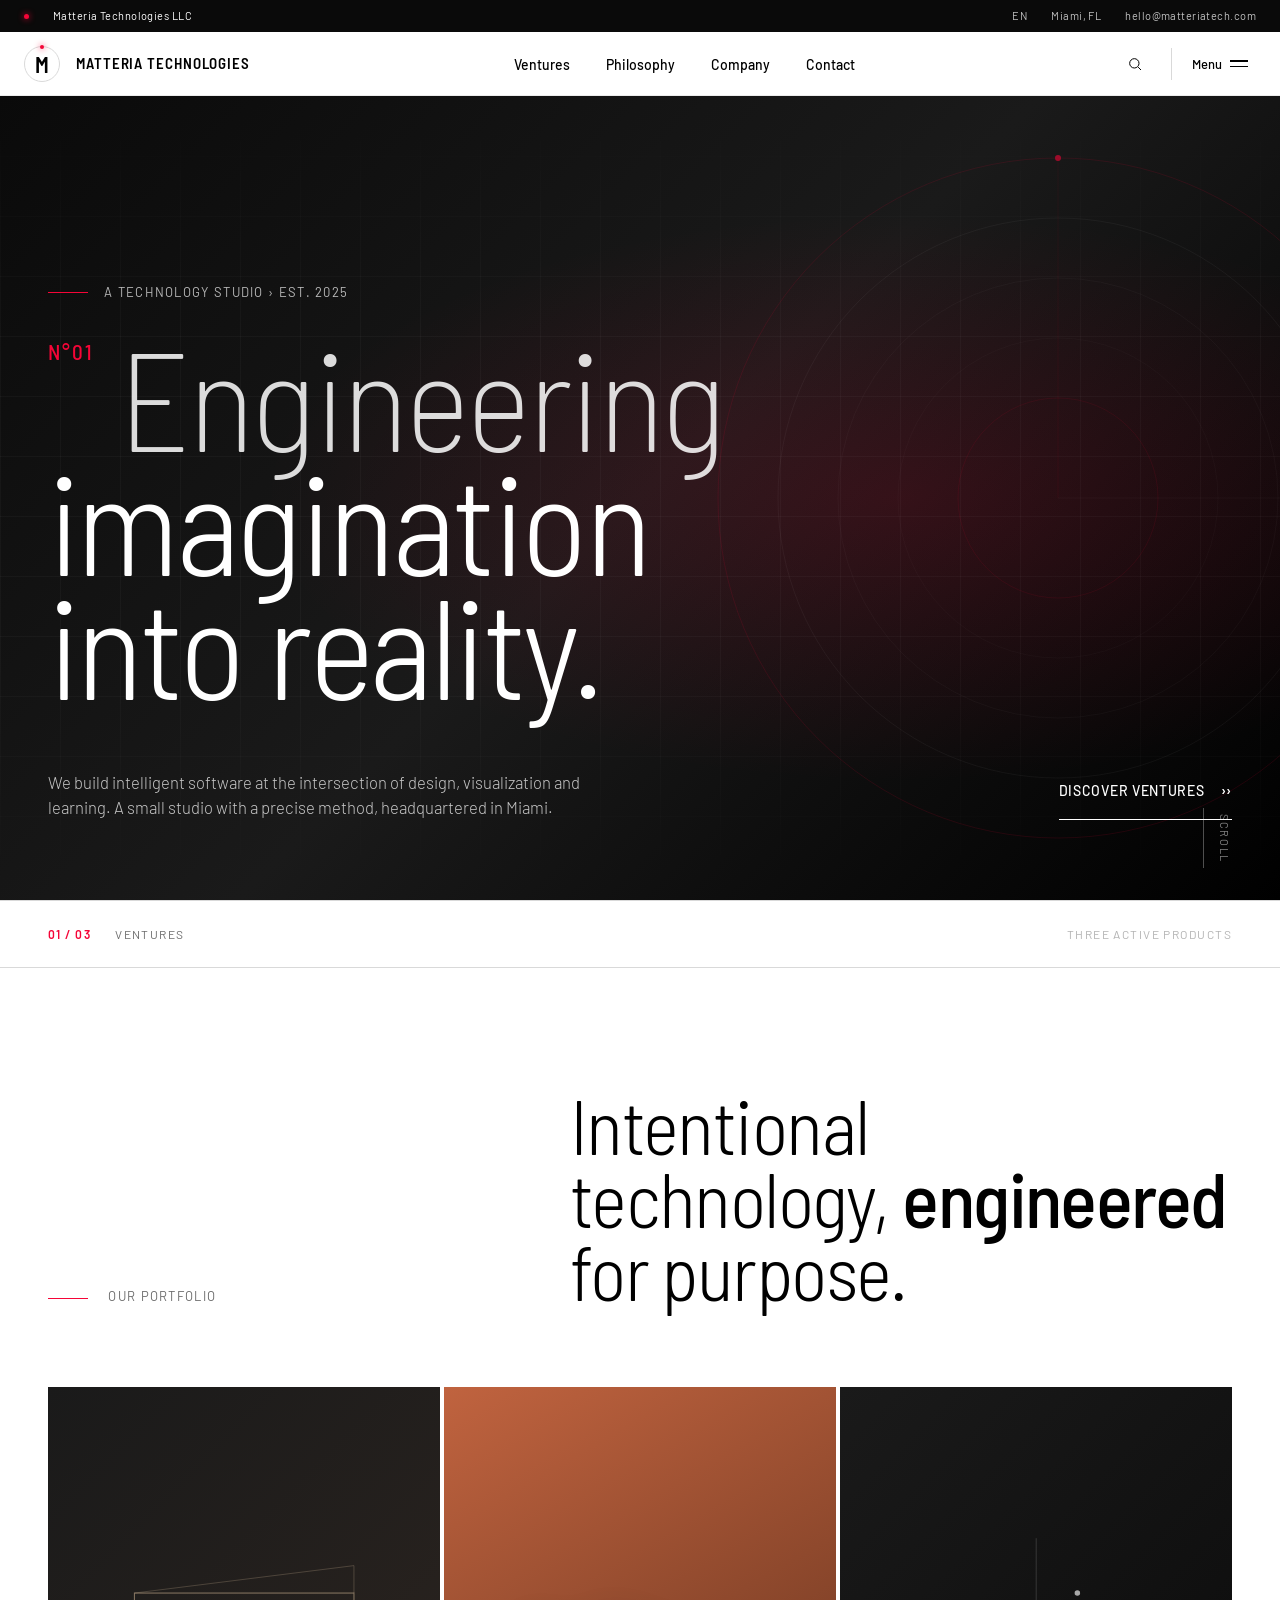
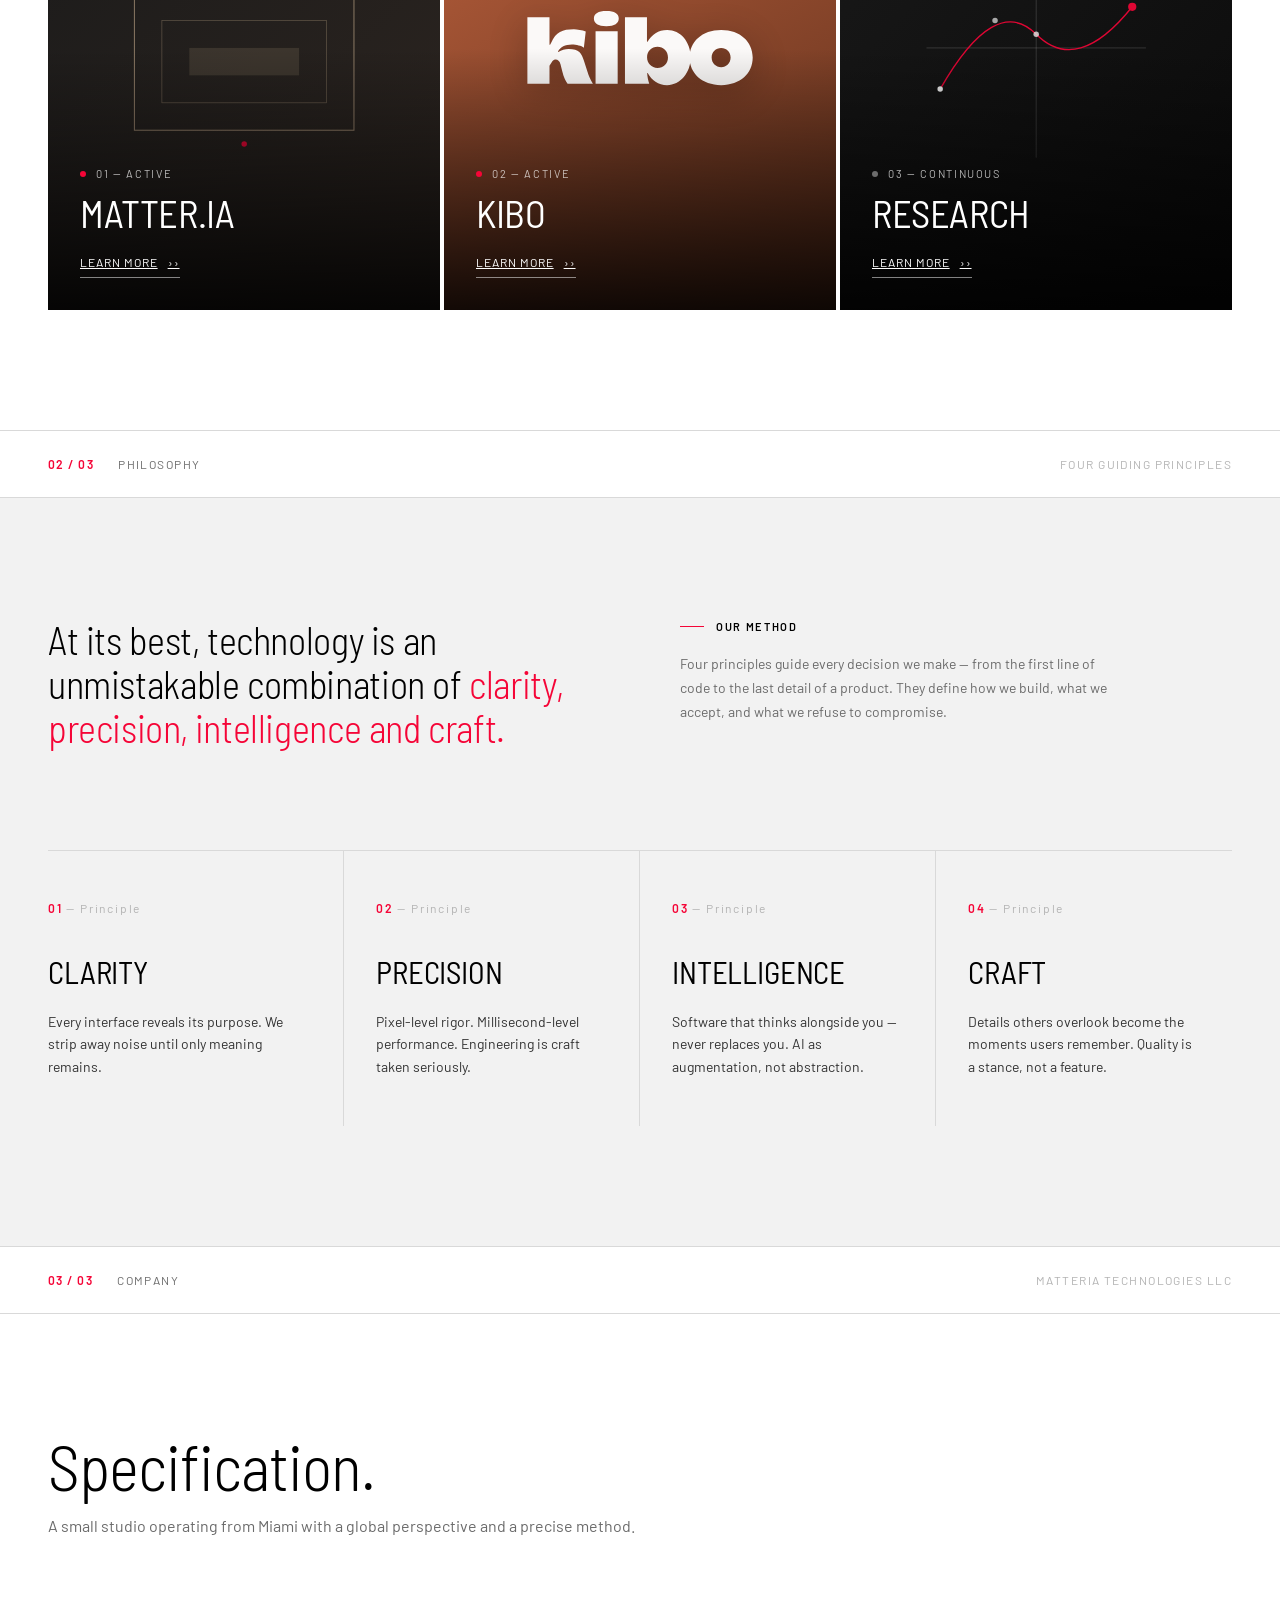
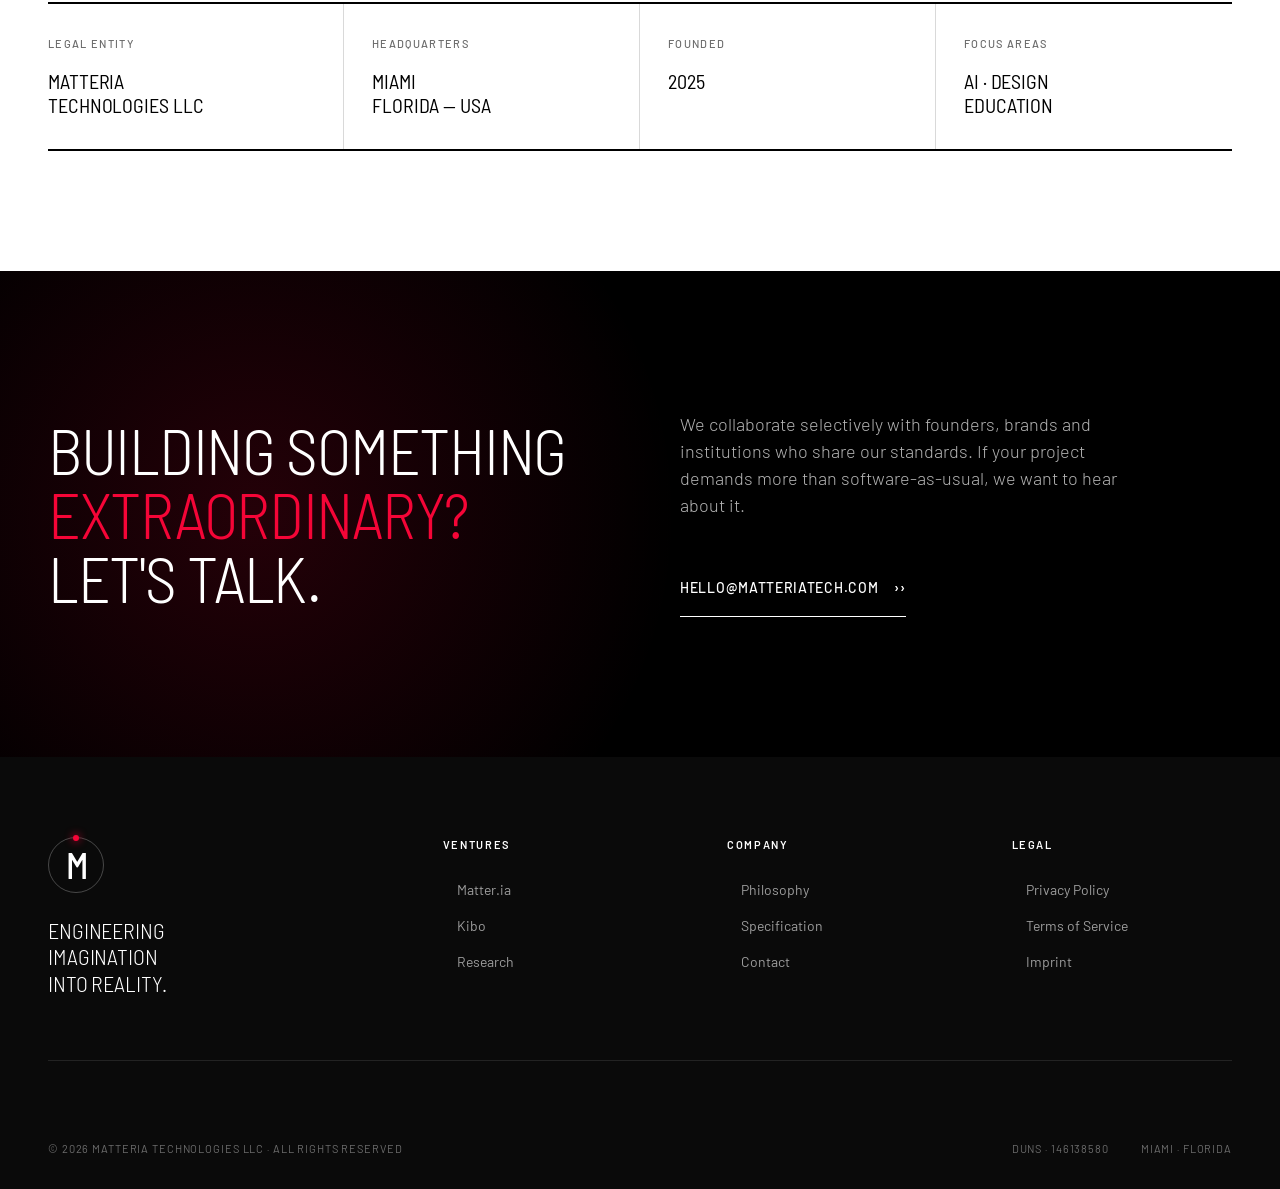
==== commit e51054d0: "Add files via upload" ====
--- a/index.html
+++ b/index.html
@@ -8,1080 +8,7 @@
 <link rel="preconnect" href="https://fonts.googleapis.com" />
 <link rel="preconnect" href="https://fonts.gstatic.com" crossorigin />
 <link href="https://fonts.googleapis.com/css2?family=Barlow+Semi+Condensed:wght@200;300;400;500;600;700&family=Barlow:wght@300;400;500;600&display=swap" rel="stylesheet" />
-<style>
-  :root {
-    --bg: #ffffff;
-    --bg-alt: #f2f2f2;
-    --bg-mid: #e5e5e5;
-    --bg-dark: #000000;
-    --ink: #000000;
-    --ink-soft: #333333;
-    --ink-dim: #6b6b6b;
-    --ink-faint: #b3b3b3;
-    --line: #d9d9d9;
-    --line-soft: #ececec;
-    --accent: #f50537;
-    --accent-dark: #cc0029;
-  }
-
-  * { margin: 0; padding: 0; box-sizing: border-box; }
-  html { scroll-behavior: smooth; }
-
-  body {
-    background: var(--bg);
-    color: var(--ink);
-    font-family: 'Barlow', sans-serif;
-    font-weight: 400;
-    font-size: 16px;
-    line-height: 1.5;
-    overflow-x: hidden;
-    -webkit-font-smoothing: antialiased;
-    -moz-osx-font-smoothing: grayscale;
-  }
-
-  /* === SCROLL PROGRESS BAR === */
-  .scroll-progress {
-    position: fixed;
-    top: 0;
-    left: 0;
-    width: 0;
-    height: 2px;
-    background: var(--accent);
-    z-index: 200;
-    transition: width 0.1s ease-out;
-  }
-
-  /* === TOP UTILITY BAR === */
-  .top-bar {
-    position: fixed;
-    top: 0;
-    left: 0;
-    right: 0;
-    height: 32px;
-    background: #0a0a0a;
-    color: #fff;
-    display: flex;
-    align-items: center;
-    justify-content: space-between;
-    padding: 0 24px;
-    font-family: 'Barlow', sans-serif;
-    font-size: 11px;
-    letter-spacing: 0.04em;
-    z-index: 150;
-  }
-
-  .top-bar-left, .top-bar-right {
-    display: flex;
-    gap: 24px;
-    align-items: center;
-  }
-
-  .top-bar a {
-    color: #fff;
-    text-decoration: none;
-    opacity: 0.75;
-    transition: opacity 0.2s;
-  }
-
-  .top-bar a:hover { opacity: 1; }
-
-  .top-bar .dot {
-    width: 5px;
-    height: 5px;
-    background: var(--accent);
-    border-radius: 50%;
-    box-shadow: 0 0 6px var(--accent);
-    animation: blink 2s ease-in-out infinite;
-  }
-
-  @keyframes blink {
-    0%, 100% { opacity: 1; }
-    50% { opacity: 0.4; }
-  }
-
-  /* === MAIN NAV === */
-  nav.main-nav {
-    position: fixed;
-    top: 32px;
-    left: 0;
-    right: 0;
-    z-index: 100;
-    background: rgba(255, 255, 255, 0.98);
-    backdrop-filter: blur(12px);
-    -webkit-backdrop-filter: blur(12px);
-    border-bottom: 1px solid var(--line-soft);
-    height: 64px;
-  }
-
-  .nav-inner {
-    height: 100%;
-    display: flex;
-    align-items: center;
-    justify-content: space-between;
-    padding: 0 24px;
-    max-width: none;
-  }
-
-  .logo {
-    display: flex;
-    align-items: center;
-    gap: 16px;
-    text-decoration: none;
-    color: var(--ink);
-  }
-
-  /* M with orbiting dot logo */
-  .logo-mark {
-    position: relative;
-    width: 36px;
-    height: 36px;
-    display: flex;
-    align-items: center;
-    justify-content: center;
-  }
-
-  .logo-mark .m-char {
-    font-family: 'Barlow Semi Condensed', sans-serif;
-    font-weight: 600;
-    font-size: 22px;
-    line-height: 1;
-    letter-spacing: -0.04em;
-    color: var(--ink);
-  }
-
-  .logo-mark .orbit-ring {
-    position: absolute;
-    inset: 0;
-    border: 1px solid var(--line);
-    border-radius: 50%;
-    animation: orbitSpin 8s linear infinite;
-  }
-
-  .logo-mark .orbit-ring::before {
-    content: '';
-    position: absolute;
-    top: -2px;
-    left: 50%;
-    transform: translateX(-50%);
-    width: 4px;
-    height: 4px;
-    background: var(--accent);
-    border-radius: 50%;
-    box-shadow: 0 0 6px var(--accent);
-  }
-
-  @keyframes orbitSpin {
-    from { transform: rotate(0deg); }
-    to { transform: rotate(360deg); }
-  }
-
-  .logo-text {
-    font-family: 'Barlow Semi Condensed', sans-serif;
-    font-size: 15px;
-    font-weight: 600;
-    letter-spacing: 0.06em;
-    text-transform: uppercase;
-  }
-
-  .nav-center {
-    display: flex;
-    gap: 36px;
-    list-style: none;
-    align-items: center;
-  }
-
-  .nav-center a {
-    font-family: 'Barlow', sans-serif;
-    font-size: 14px;
-    font-weight: 500;
-    color: var(--ink);
-    text-decoration: none;
-    position: relative;
-    padding: 4px 0;
-  }
-
-  .nav-center a::after {
-    content: '';
-    position: absolute;
-    bottom: -2px;
-    left: 0;
-    width: 0;
-    height: 2px;
-    background: var(--accent);
-    transition: width 0.3s ease;
-  }
-
-  .nav-center a:hover::after { width: 100%; }
-
-  .nav-right {
-    display: flex;
-    align-items: center;
-    gap: 20px;
-  }
-
-  .nav-search, .nav-menu-btn {
-    background: none;
-    border: none;
-    cursor: pointer;
-    padding: 8px;
-    display: flex;
-    align-items: center;
-    gap: 8px;
-    font-family: 'Barlow', sans-serif;
-    font-size: 13px;
-    font-weight: 500;
-    color: var(--ink);
-  }
-
-  .nav-menu-btn {
-    border-left: 1px solid var(--line);
-    padding-left: 20px;
-  }
-
-  .nav-menu-btn .lines {
-    display: flex;
-    flex-direction: column;
-    gap: 4px;
-  }
-
-  .nav-menu-btn .lines span {
-    width: 18px;
-    height: 1.5px;
-    background: var(--ink);
-    transition: all 0.3s;
-  }
-
-  /* === HERO === */
-  .hero {
-    margin-top: 96px;
-    height: calc(100vh - 96px);
-    min-height: 640px;
-    position: relative;
-    overflow: hidden;
-    background: var(--bg-dark);
-  }
-
-  .hero-image {
-    position: absolute;
-    inset: 0;
-    background:
-      radial-gradient(ellipse at 70% 50%, rgba(245, 5, 55, 0.15) 0%, transparent 50%),
-      linear-gradient(135deg, #0a0a0a 0%, #1a1a1a 50%, #000 100%);
-  }
-
-  .hero-mesh {
-    position: absolute;
-    inset: 0;
-    background-image:
-      linear-gradient(rgba(255,255,255,0.03) 1px, transparent 1px),
-      linear-gradient(90deg, rgba(255,255,255,0.03) 1px, transparent 1px);
-    background-size: 60px 60px;
-    mask-image: linear-gradient(180deg, transparent 0%, black 30%, black 70%, transparent 100%);
-    -webkit-mask-image: linear-gradient(180deg, transparent 0%, black 30%, black 70%, transparent 100%);
-  }
-
-  .hero-geo {
-    position: absolute;
-    right: -10%;
-    top: 50%;
-    transform: translateY(-50%);
-    width: 700px;
-    height: 700px;
-    opacity: 0.6;
-    animation: floatGeo 20s ease-in-out infinite;
-  }
-
-  .hero-geo svg {
-    width: 100%;
-    height: 100%;
-  }
-
-  @keyframes floatGeo {
-    0%, 100% { transform: translateY(-50%) rotate(0deg); }
-    50% { transform: translateY(-48%) rotate(8deg); }
-  }
-
-  .hero-content {
-    position: relative;
-    z-index: 2;
-    height: 100%;
-    display: flex;
-    flex-direction: column;
-    justify-content: flex-end;
-    padding: 0 48px 80px;
-    color: #fff;
-  }
-
-  .hero-eyebrow {
-    display: flex;
-    align-items: center;
-    gap: 16px;
-    margin-bottom: 32px;
-    font-family: 'Barlow', sans-serif;
-    font-size: 13px;
-    text-transform: uppercase;
-    letter-spacing: 0.1em;
-    color: rgba(255,255,255,0.7);
-    opacity: 0;
-    animation: slideIn 0.8s cubic-bezier(0.16, 1, 0.3, 1) forwards;
-    animation-delay: 0.2s;
-  }
-
-  .hero-eyebrow .bar {
-    width: 40px;
-    height: 1px;
-    background: var(--accent);
-  }
-
-  .hero-title {
-    font-family: 'Barlow Semi Condensed', sans-serif;
-    font-weight: 300;
-    font-size: clamp(60px, 11vw, 180px);
-    line-height: 0.88;
-    letter-spacing: -0.025em;
-    margin-bottom: 32px;
-    color: #fff;
-    opacity: 0;
-    animation: slideIn 1s cubic-bezier(0.16, 1, 0.3, 1) forwards;
-    animation-delay: 0.35s;
-  }
-
-  .hero-title .light {
-    font-weight: 200;
-    color: rgba(255,255,255,0.85);
-  }
-
-  .hero-title-row {
-    display: flex;
-    align-items: baseline;
-    gap: 24px;
-    flex-wrap: wrap;
-  }
-
-  .hero-title-num {
-    font-size: 0.15em;
-    color: var(--accent);
-    font-weight: 500;
-    letter-spacing: 0.1em;
-    align-self: flex-start;
-    padding-top: 0.4em;
-  }
-
-  .hero-bottom {
-    display: grid;
-    grid-template-columns: 1fr auto;
-    gap: 48px;
-    align-items: end;
-    margin-top: 24px;
-    opacity: 0;
-    animation: slideIn 1s cubic-bezier(0.16, 1, 0.3, 1) forwards;
-    animation-delay: 0.55s;
-  }
-
-  .hero-sub {
-    font-family: 'Barlow', sans-serif;
-    font-weight: 300;
-    font-size: clamp(16px, 1.3vw, 19px);
-    color: rgba(255,255,255,0.75);
-    max-width: 540px;
-    line-height: 1.5;
-  }
-
-  .btn-audi {
-    font-family: 'Barlow', sans-serif;
-    font-size: 14px;
-    font-weight: 500;
-    text-transform: uppercase;
-    letter-spacing: 0.05em;
-    color: #fff;
-    text-decoration: none;
-    display: inline-flex;
-    align-items: center;
-    gap: 16px;
-    padding: 18px 0;
-    border-bottom: 1px solid #fff;
-    transition: all 0.3s ease;
-    background: none;
-    border-left: none;
-    border-right: none;
-    border-top: none;
-    cursor: pointer;
-  }
-
-  .btn-audi:hover {
-    color: var(--accent);
-    border-bottom-color: var(--accent);
-  }
-
-  .btn-audi .chev {
-    display: inline-flex;
-    transition: transform 0.3s ease;
-    font-family: 'Barlow', sans-serif;
-    font-weight: 600;
-  }
-
-  .btn-audi:hover .chev {
-    transform: translateX(8px);
-    color: var(--accent);
-  }
-
-  .btn-audi.dark {
-    color: var(--ink);
-    border-bottom-color: var(--ink);
-  }
-
-  .btn-audi.dark:hover {
-    color: var(--accent);
-    border-bottom-color: var(--accent);
-  }
-
-  .hero-scroll {
-    position: absolute;
-    bottom: 32px;
-    right: 48px;
-    z-index: 3;
-    display: flex;
-    flex-direction: column;
-    align-items: center;
-    gap: 12px;
-    color: rgba(255,255,255,0.5);
-    font-family: 'Barlow', sans-serif;
-    font-size: 11px;
-    text-transform: uppercase;
-    letter-spacing: 0.15em;
-    writing-mode: vertical-rl;
-  }
-
-  .hero-scroll-line {
-    width: 1px;
-    height: 60px;
-    background: rgba(255,255,255,0.3);
-    position: relative;
-    overflow: hidden;
-  }
-
-  .hero-scroll-line::after {
-    content: '';
-    position: absolute;
-    top: -60px;
-    left: 0;
-    width: 100%;
-    height: 60px;
-    background: var(--accent);
-    animation: scrollLine 2.5s ease-in-out infinite;
-  }
-
-  @keyframes scrollLine {
-    0% { top: -60px; }
-    100% { top: 60px; }
-  }
-
-  @keyframes slideIn {
-    from { opacity: 0; transform: translateY(40px); }
-    to { opacity: 1; transform: translateY(0); }
-  }
-
-  /* === SECTION DIVIDER === */
-  .section-divider {
-    padding: 24px 48px;
-    border-top: 1px solid var(--line);
-    border-bottom: 1px solid var(--line);
-    display: flex;
-    justify-content: space-between;
-    align-items: center;
-    font-family: 'Barlow', sans-serif;
-    font-size: 12px;
-    text-transform: uppercase;
-    letter-spacing: 0.12em;
-    color: var(--ink-dim);
-    background: var(--bg);
-  }
-
-  .section-divider .left {
-    display: flex;
-    gap: 24px;
-    align-items: center;
-  }
-
-  .section-divider .num {
-    color: var(--accent);
-    font-weight: 600;
-  }
-
-  .section-divider .right {
-    color: var(--ink-faint);
-  }
-
-  /* === VENTURES === */
-  .ventures {
-    background: var(--bg);
-    padding: 120px 48px;
-  }
-
-  .ventures-intro {
-    display: grid;
-    grid-template-columns: 1fr 1.5fr;
-    gap: 80px;
-    margin-bottom: 80px;
-    align-items: end;
-  }
-
-  .intro-meta {
-    font-family: 'Barlow', sans-serif;
-    font-size: 13px;
-    text-transform: uppercase;
-    letter-spacing: 0.1em;
-    color: var(--ink-dim);
-  }
-
-  .intro-meta .bar {
-    width: 40px;
-    height: 1px;
-    background: var(--accent);
-    display: inline-block;
-    margin-right: 16px;
-    vertical-align: middle;
-  }
-
-  .ventures-title {
-    font-family: 'Barlow Semi Condensed', sans-serif;
-    font-weight: 300;
-    font-size: clamp(40px, 6vw, 88px);
-    line-height: 0.95;
-    letter-spacing: -0.02em;
-    color: var(--ink);
-  }
-
-  .ventures-title em {
-    font-style: normal;
-    font-weight: 500;
-  }
-
-  .venture-cards {
-    display: grid;
-    grid-template-columns: repeat(3, 1fr);
-    gap: 4px;
-  }
-
-  .venture-card {
-    background: var(--bg-alt);
-    aspect-ratio: 3 / 4;
-    position: relative;
-    overflow: hidden;
-    cursor: pointer;
-    transition: all 0.4s cubic-bezier(0.16, 1, 0.3, 1);
-  }
-
-  .venture-card:hover {
-    transform: translateY(-4px);
-  }
-
-  .venture-card-visual {
-    position: absolute;
-    inset: 0;
-    display: flex;
-    align-items: center;
-    justify-content: center;
-    transition: transform 0.6s cubic-bezier(0.16, 1, 0.3, 1);
-  }
-
-  .venture-card:hover .venture-card-visual {
-    transform: scale(1.05);
-  }
-
-  .venture-card-visual svg {
-    width: 70%;
-    height: 70%;
-    opacity: 0.9;
-  }
-
-  .venture-card-overlay {
-    position: absolute;
-    inset: 0;
-    background: linear-gradient(to bottom, transparent 0%, transparent 50%, rgba(0,0,0,0.85) 100%);
-    z-index: 2;
-  }
-
-  .venture-card-content {
-    position: absolute;
-    bottom: 0;
-    left: 0;
-    right: 0;
-    padding: 32px;
-    color: #fff;
-    z-index: 3;
-  }
-
-  .venture-card-num {
-    font-family: 'Barlow', sans-serif;
-    font-size: 11px;
-    letter-spacing: 0.15em;
-    text-transform: uppercase;
-    color: rgba(255,255,255,0.7);
-    margin-bottom: 12px;
-    display: flex;
-    align-items: center;
-    gap: 10px;
-  }
-
-  .venture-card-num .status-dot {
-    width: 6px;
-    height: 6px;
-    border-radius: 50%;
-    background: var(--accent);
-  }
-
-  .venture-card-num .status-dot.idle {
-    background: rgba(255,255,255,0.4);
-  }
-
-  .venture-card-name {
-    font-family: 'Barlow Semi Condensed', sans-serif;
-    font-size: clamp(28px, 3vw, 44px);
-    font-weight: 400;
-    line-height: 1;
-    letter-spacing: -0.01em;
-    margin-bottom: 16px;
-    text-transform: uppercase;
-  }
-
-  .venture-card-desc {
-    font-family: 'Barlow', sans-serif;
-    font-size: 14px;
-    font-weight: 300;
-    line-height: 1.5;
-    color: rgba(255,255,255,0.8);
-    max-height: 0;
-    overflow: hidden;
-    opacity: 0;
-    transition: all 0.5s cubic-bezier(0.16, 1, 0.3, 1);
-    margin-bottom: 0;
-  }
-
-  .venture-card:hover .venture-card-desc {
-    max-height: 200px;
-    opacity: 1;
-    margin-bottom: 20px;
-  }
-
-  .venture-card-link {
-    display: inline-flex;
-    align-items: center;
-    gap: 10px;
-    font-family: 'Barlow', sans-serif;
-    font-size: 12px;
-    text-transform: uppercase;
-    letter-spacing: 0.08em;
-    color: #fff;
-    padding-bottom: 6px;
-    border-bottom: 1px solid rgba(255,255,255,0.5);
-    transition: all 0.3s;
-  }
-
-  .venture-card:hover .venture-card-link {
-    border-bottom-color: var(--accent);
-    color: var(--accent);
-  }
-
-  /* === PHILOSOPHY === */
-  .philosophy {
-    background: var(--bg-alt);
-    padding: 120px 48px;
-  }
-
-  .philosophy-header {
-    display: grid;
-    grid-template-columns: 1fr 1fr;
-    gap: 80px;
-    margin-bottom: 100px;
-    align-items: start;
-  }
-
-  .philosophy-quote {
-    font-family: 'Barlow Semi Condensed', sans-serif;
-    font-weight: 300;
-    font-size: clamp(28px, 3vw, 44px);
-    line-height: 1.15;
-    letter-spacing: -0.01em;
-    color: var(--ink);
-  }
-
-  .philosophy-quote .accent {
-    color: var(--accent);
-  }
-
-  .philosophy-meta {
-    font-family: 'Barlow', sans-serif;
-    font-size: 14px;
-    color: var(--ink-dim);
-    line-height: 1.7;
-    max-width: 440px;
-  }
-
-  .philosophy-meta .label {
-    font-size: 11px;
-    text-transform: uppercase;
-    letter-spacing: 0.15em;
-    color: var(--ink);
-    font-weight: 600;
-    margin-bottom: 16px;
-    display: flex;
-    align-items: center;
-    gap: 12px;
-  }
-
-  .philosophy-meta .label::before {
-    content: '';
-    width: 24px;
-    height: 1px;
-    background: var(--accent);
-  }
-
-  .pillars {
-    display: grid;
-    grid-template-columns: repeat(4, 1fr);
-    border-top: 1px solid var(--line);
-  }
-
-  .pillar {
-    padding: 48px 32px 48px 0;
-    border-right: 1px solid var(--line);
-    position: relative;
-    transition: background 0.3s ease;
-  }
-
-  .pillar:last-child {
-    border-right: none;
-  }
-
-  .pillar:not(:first-child) {
-    padding-left: 32px;
-  }
-
-  .pillar-num {
-    font-family: 'Barlow', sans-serif;
-    font-size: 12px;
-    color: var(--ink-faint);
-    letter-spacing: 0.15em;
-    margin-bottom: 32px;
-  }
-
-  .pillar-num span {
-    color: var(--accent);
-    font-weight: 600;
-  }
-
-  .pillar-name {
-    font-family: 'Barlow Semi Condensed', sans-serif;
-    font-size: clamp(24px, 2.4vw, 32px);
-    font-weight: 400;
-    text-transform: uppercase;
-    letter-spacing: -0.005em;
-    margin-bottom: 16px;
-    color: var(--ink);
-  }
-
-  .pillar-desc {
-    font-family: 'Barlow', sans-serif;
-    font-size: 14px;
-    color: var(--ink-soft);
-    line-height: 1.6;
-  }
-
-  /* === COMPANY INFO === */
-  .company-info {
-    background: var(--bg);
-    padding: 120px 48px;
-  }
-
-  .company-header {
-    margin-bottom: 64px;
-  }
-
-  .company-title {
-    font-family: 'Barlow Semi Condensed', sans-serif;
-    font-weight: 300;
-    font-size: clamp(36px, 5vw, 64px);
-    line-height: 1;
-    letter-spacing: -0.015em;
-    margin-bottom: 16px;
-  }
-
-  .company-subtitle {
-    font-family: 'Barlow', sans-serif;
-    font-size: 16px;
-    color: var(--ink-dim);
-    max-width: 600px;
-  }
-
-  .spec-sheet {
-    display: grid;
-    grid-template-columns: repeat(4, 1fr);
-    border-top: 2px solid var(--ink);
-    border-bottom: 2px solid var(--ink);
-  }
-
-  .spec-cell {
-    padding: 32px 28px 32px 0;
-    border-right: 1px solid var(--line);
-  }
-
-  .spec-cell:last-child {
-    border-right: none;
-    padding-right: 0;
-  }
-
-  .spec-cell:not(:first-child) {
-    padding-left: 28px;
-  }
-
-  .spec-label {
-    font-family: 'Barlow', sans-serif;
-    font-size: 11px;
-    color: var(--ink-dim);
-    letter-spacing: 0.12em;
-    text-transform: uppercase;
-    margin-bottom: 16px;
-    font-weight: 500;
-  }
-
-  .spec-value {
-    font-family: 'Barlow Semi Condensed', sans-serif;
-    font-size: 20px;
-    font-weight: 400;
-    color: var(--ink);
-    line-height: 1.2;
-    text-transform: uppercase;
-    letter-spacing: -0.005em;
-  }
-
-  /* === CTA BAND === */
-  .cta-band {
-    background: var(--bg-dark);
-    color: #fff;
-    padding: 140px 48px;
-    position: relative;
-    overflow: hidden;
-  }
-
-  .cta-band-bg {
-    position: absolute;
-    inset: 0;
-    background:
-      radial-gradient(circle at 20% 50%, rgba(245, 5, 55, 0.15) 0%, transparent 40%);
-  }
-
-  .cta-band-content {
-    position: relative;
-    z-index: 2;
-    display: grid;
-    grid-template-columns: 1fr 1fr;
-    gap: 80px;
-    align-items: center;
-  }
-
-  .cta-title {
-    font-family: 'Barlow Semi Condensed', sans-serif;
-    font-weight: 300;
-    font-size: clamp(40px, 5vw, 72px);
-    line-height: 1;
-    letter-spacing: -0.02em;
-    text-transform: uppercase;
-  }
-
-  .cta-title .accent {
-    color: var(--accent);
-  }
-
-  .cta-right p {
-    font-family: 'Barlow', sans-serif;
-    font-weight: 300;
-    font-size: 18px;
-    color: rgba(255,255,255,0.7);
-    line-height: 1.5;
-    margin-bottom: 40px;
-    max-width: 480px;
-  }
-
-  /* === FOOTER === */
-  footer {
-    background: #0a0a0a;
-    color: rgba(255,255,255,0.7);
-    padding: 80px 48px 32px;
-  }
-
-  .footer-top {
-    display: grid;
-    grid-template-columns: 1.5fr 1fr 1fr 1fr;
-    gap: 64px;
-    margin-bottom: 80px;
-    padding-bottom: 64px;
-    border-bottom: 1px solid rgba(255,255,255,0.1);
-  }
-
-  .footer-brand-block {
-    display: flex;
-    flex-direction: column;
-    gap: 24px;
-  }
-
-  .footer-rings {
-    position: relative;
-    width: 56px;
-    height: 56px;
-    display: flex;
-    align-items: center;
-    justify-content: center;
-  }
-
-  .footer-rings .m-char {
-    font-family: 'Barlow Semi Condensed', sans-serif;
-    font-weight: 500;
-    font-size: 36px;
-    line-height: 1;
-    letter-spacing: -0.04em;
-    color: #fff;
-  }
-
-  .footer-rings .orbit-ring {
-    position: absolute;
-    inset: 0;
-    border: 1px solid rgba(255,255,255,0.25);
-    border-radius: 50%;
-    animation: orbitSpin 10s linear infinite;
-  }
-
-  .footer-rings .orbit-ring::before {
-    content: '';
-    position: absolute;
-    top: -3px;
-    left: 50%;
-    transform: translateX(-50%);
-    width: 6px;
-    height: 6px;
-    background: var(--accent);
-    border-radius: 50%;
-    box-shadow: 0 0 8px var(--accent);
-  }
-
-  .footer-tagline {
-    font-family: 'Barlow Semi Condensed', sans-serif;
-    font-size: 22px;
-    font-weight: 300;
-    color: #fff;
-    line-height: 1.2;
-    text-transform: uppercase;
-    letter-spacing: -0.005em;
-  }
-
-  .footer-col h4 {
-    font-family: 'Barlow', sans-serif;
-    font-size: 11px;
-    color: #fff;
-    letter-spacing: 0.15em;
-    text-transform: uppercase;
-    margin-bottom: 24px;
-    font-weight: 600;
-  }
-
-  .footer-col ul {
-    list-style: none;
-  }
-
-  .footer-col li {
-    margin-bottom: 12px;
-  }
-
-  .footer-col a {
-    font-family: 'Barlow', sans-serif;
-    font-size: 14px;
-    color: rgba(255,255,255,0.6);
-    text-decoration: none;
-    transition: color 0.2s ease;
-    display: inline-flex;
-    align-items: center;
-    gap: 8px;
-  }
-
-  .footer-col a:hover {
-    color: #fff;
-  }
-
-  .footer-col a::before {
-    content: '›';
-    color: var(--accent);
-    opacity: 0;
-    transition: opacity 0.2s;
-  }
-
-  .footer-col a:hover::before {
-    opacity: 1;
-  }
-
-  .footer-bottom {
-    display: flex;
-    justify-content: space-between;
-    align-items: center;
-    font-family: 'Barlow', sans-serif;
-    font-size: 11px;
-    color: rgba(255,255,255,0.4);
-    letter-spacing: 0.08em;
-    text-transform: uppercase;
-  }
-
-  .footer-bottom .legal {
-    display: flex;
-    gap: 32px;
-  }
-
-  /* === RESPONSIVE === */
-  @media (max-width: 1024px) {
-    .nav-center { display: none; }
-    .hero-content { padding: 0 24px 60px; }
-    .ventures, .philosophy, .company-info, .cta-band { padding: 80px 24px; }
-    .ventures-intro, .philosophy-header, .cta-band-content {
-      grid-template-columns: 1fr;
-      gap: 32px;
-    }
-    .venture-cards { grid-template-columns: 1fr; }
-    .pillars { grid-template-columns: repeat(2, 1fr); }
-    .pillar:nth-child(2) { border-right: none; }
-    .pillar:nth-child(3), .pillar:nth-child(4) {
-      border-top: 1px solid var(--line);
-    }
-    .pillar:nth-child(3) { padding-left: 0; }
-    .spec-sheet { grid-template-columns: repeat(2, 1fr); }
-    .spec-cell:nth-child(2) { border-right: none; }
-    .spec-cell:nth-child(3), .spec-cell:nth-child(4) {
-      border-top: 1px solid var(--line);
-    }
-    .spec-cell:nth-child(3) { padding-left: 0; }
-    .footer-top { grid-template-columns: 1fr 1fr; gap: 48px; }
-    .hero-scroll { display: none; }
-  }
-
-  @media (max-width: 640px) {
-    .top-bar { padding: 0 16px; font-size: 10px; }
-    .top-bar-right .hide-mobile { display: none; }
-    .nav-inner { padding: 0 16px; }
-    .logo-text { font-size: 13px; }
-    .hero-content { padding: 0 16px 40px; }
-    .ventures, .philosophy, .company-info, .cta-band, footer {
-      padding-left: 16px;
-      padding-right: 16px;
-    }
-    .pillars, .spec-sheet { grid-template-columns: 1fr; }
-    .pillar, .spec-cell {
-      border-right: none !important;
-      border-bottom: 1px solid var(--line);
-      padding: 32px 0 !important;
-    }
-    .footer-top { grid-template-columns: 1fr; }
-    .footer-bottom { flex-direction: column; gap: 16px; align-items: flex-start; }
-    .footer-bottom .legal { flex-wrap: wrap; gap: 16px; }
-    .section-divider { padding: 16px; flex-wrap: wrap; gap: 8px; }
-  }
-</style>
+<link rel="stylesheet" href="assets/styles.css" />
 </head>
 <body>
 
@@ -1242,17 +169,8 @@
 
     <!-- Card 2: Kibo -->
     <div class="venture-card">
-      <div class="venture-card-visual" style="background: linear-gradient(135deg, #0d1b2a 0%, #1b263b 100%);">
-        <svg viewBox="0 0 200 200" fill="none">
-          <circle cx="100" cy="100" r="60" stroke="#4a90e2" stroke-width="0.8" opacity="0.6"/>
-          <circle cx="100" cy="100" r="40" stroke="#4a90e2" stroke-width="0.5" opacity="0.4"/>
-          <circle cx="100" cy="100" r="20" stroke="#4a90e2" stroke-width="0.5" opacity="0.3"/>
-          <circle cx="100" cy="40" r="3" fill="#4a90e2"/>
-          <circle cx="160" cy="100" r="2" fill="#4a90e2" opacity="0.7"/>
-          <circle cx="100" cy="160" r="2" fill="#4a90e2" opacity="0.5"/>
-          <circle cx="40" cy="100" r="2" fill="#4a90e2" opacity="0.7"/>
-          <circle cx="100" cy="100" r="3" fill="#f50537"/>
-        </svg>
+      <div class="venture-card-visual venture-visual-kibo" style="background: linear-gradient(150deg, #C0633F 0%, #5E2F1B 100%);">
+        <img class="venture-logo" src="/kibo/assets/kibo-logo.svg" alt="KIBO" loading="lazy"/>
       </div>
       <div class="venture-card-overlay"></div>
       <div class="venture-card-content">
@@ -1264,7 +182,7 @@
         <div class="venture-card-desc">
           Educational companion that transforms how children learn. Built on a cognitive architecture that adapts to each student.
         </div>
-        <a href="#" class="venture-card-link">
+        <a href="/kibo" class="venture-card-link">
           Learn more <span>››</span>
         </a>
       </div>
@@ -1423,7 +341,7 @@
       <h4>Ventures</h4>
       <ul>
         <li><a href="#ventures">Matter.ia</a></li>
-        <li><a href="#ventures">Kibo</a></li>
+        <li><a href="/kibo">Kibo</a></li>
         <li><a href="#ventures">Research</a></li>
       </ul>
     </div>
@@ -1440,8 +358,8 @@
     <div class="footer-col">
       <h4>Legal</h4>
       <ul>
-        <li><a href="#">Privacy Policy</a></li>
-        <li><a href="#">Terms of Service</a></li>
+        <li><a href="/privacy-policy">Privacy Policy</a></li>
+        <li><a href="/terms-of-service">Terms of Service</a></li>
         <li><a href="#">Imprint</a></li>
       </ul>
     </div>
@@ -1455,14 +373,6 @@
     </div>
   </div>
 </footer>
-
-<script>
-  // Scroll progress bar
-  window.addEventListener('scroll', () => {
-    const scrolled = (window.scrollY / (document.documentElement.scrollHeight - window.innerHeight)) * 100;
-    document.getElementById('scrollProgress').style.width = scrolled + '%';
-  });
-</script>
-
+<script src="assets/site.js"></script>
 </body>
 </html>
--- a/assets/styles.css
+++ b/assets/styles.css
@@ -0,0 +1,1175 @@
+  :root {
+    --bg: #ffffff;
+    --bg-alt: #f2f2f2;
+    --bg-mid: #e5e5e5;
+    --bg-dark: #000000;
+    --ink: #000000;
+    --ink-soft: #333333;
+    --ink-dim: #6b6b6b;
+    --ink-faint: #b3b3b3;
+    --line: #d9d9d9;
+    --line-soft: #ececec;
+    --accent: #f50537;
+    --accent-dark: #cc0029;
+  }
+
+  * { margin: 0; padding: 0; box-sizing: border-box; }
+  html { scroll-behavior: smooth; }
+
+  body {
+    background: var(--bg);
+    color: var(--ink);
+    font-family: 'Barlow', sans-serif;
+    font-weight: 400;
+    font-size: 16px;
+    line-height: 1.5;
+    overflow-x: hidden;
+    -webkit-font-smoothing: antialiased;
+    -moz-osx-font-smoothing: grayscale;
+  }
+
+  /* === SCROLL PROGRESS BAR === */
+  .scroll-progress {
+    position: fixed;
+    top: 0;
+    left: 0;
+    width: 0;
+    height: 2px;
+    background: var(--accent);
+    z-index: 200;
+    transition: width 0.1s ease-out;
+  }
+
+  /* === TOP UTILITY BAR === */
+  .top-bar {
+    position: fixed;
+    top: 0;
+    left: 0;
+    right: 0;
+    height: 32px;
+    background: #0a0a0a;
+    color: #fff;
+    display: flex;
+    align-items: center;
+    justify-content: space-between;
+    padding: 0 24px;
+    font-family: 'Barlow', sans-serif;
+    font-size: 11px;
+    letter-spacing: 0.04em;
+    z-index: 150;
+  }
+
+  .top-bar-left, .top-bar-right {
+    display: flex;
+    gap: 24px;
+    align-items: center;
+  }
+
+  .top-bar a {
+    color: #fff;
+    text-decoration: none;
+    opacity: 0.75;
+    transition: opacity 0.2s;
+  }
+
+  .top-bar a:hover { opacity: 1; }
+
+  .top-bar .dot {
+    width: 5px;
+    height: 5px;
+    background: var(--accent);
+    border-radius: 50%;
+    box-shadow: 0 0 6px var(--accent);
+    animation: blink 2s ease-in-out infinite;
+  }
+
+  @keyframes blink {
+    0%, 100% { opacity: 1; }
+    50% { opacity: 0.4; }
+  }
+
+  /* === MAIN NAV === */
+  nav.main-nav {
+    position: fixed;
+    top: 32px;
+    left: 0;
+    right: 0;
+    z-index: 100;
+    background: rgba(255, 255, 255, 0.98);
+    backdrop-filter: blur(12px);
+    -webkit-backdrop-filter: blur(12px);
+    border-bottom: 1px solid var(--line-soft);
+    height: 64px;
+  }
+
+  .nav-inner {
+    height: 100%;
+    display: flex;
+    align-items: center;
+    justify-content: space-between;
+    padding: 0 24px;
+    max-width: none;
+  }
+
+  .logo {
+    display: flex;
+    align-items: center;
+    gap: 16px;
+    text-decoration: none;
+    color: var(--ink);
+  }
+
+  /* M with orbiting dot logo */
+  .logo-mark {
+    position: relative;
+    width: 36px;
+    height: 36px;
+    display: flex;
+    align-items: center;
+    justify-content: center;
+  }
+
+  .logo-mark .m-char {
+    font-family: 'Barlow Semi Condensed', sans-serif;
+    font-weight: 600;
+    font-size: 22px;
+    line-height: 1;
+    letter-spacing: -0.04em;
+    color: var(--ink);
+  }
+
+  .logo-mark .orbit-ring {
+    position: absolute;
+    inset: 0;
+    border: 1px solid var(--line);
+    border-radius: 50%;
+    animation: orbitSpin 8s linear infinite;
+  }
+
+  .logo-mark .orbit-ring::before {
+    content: '';
+    position: absolute;
+    top: -2px;
+    left: 50%;
+    transform: translateX(-50%);
+    width: 4px;
+    height: 4px;
+    background: var(--accent);
+    border-radius: 50%;
+    box-shadow: 0 0 6px var(--accent);
+  }
+
+  @keyframes orbitSpin {
+    from { transform: rotate(0deg); }
+    to { transform: rotate(360deg); }
+  }
+
+  .logo-text {
+    font-family: 'Barlow Semi Condensed', sans-serif;
+    font-size: 15px;
+    font-weight: 600;
+    letter-spacing: 0.06em;
+    text-transform: uppercase;
+  }
+
+  .nav-center {
+    display: flex;
+    gap: 36px;
+    list-style: none;
+    align-items: center;
+  }
+
+  .nav-center a {
+    font-family: 'Barlow', sans-serif;
+    font-size: 14px;
+    font-weight: 500;
+    color: var(--ink);
+    text-decoration: none;
+    position: relative;
+    padding: 4px 0;
+  }
+
+  .nav-center a::after {
+    content: '';
+    position: absolute;
+    bottom: -2px;
+    left: 0;
+    width: 0;
+    height: 2px;
+    background: var(--accent);
+    transition: width 0.3s ease;
+  }
+
+  .nav-center a:hover::after { width: 100%; }
+
+  .nav-right {
+    display: flex;
+    align-items: center;
+    gap: 20px;
+  }
+
+  .nav-search, .nav-menu-btn {
+    background: none;
+    border: none;
+    cursor: pointer;
+    padding: 8px;
+    display: flex;
+    align-items: center;
+    gap: 8px;
+    font-family: 'Barlow', sans-serif;
+    font-size: 13px;
+    font-weight: 500;
+    color: var(--ink);
+  }
+
+  .nav-menu-btn {
+    border-left: 1px solid var(--line);
+    padding-left: 20px;
+  }
+
+  .nav-menu-btn .lines {
+    display: flex;
+    flex-direction: column;
+    gap: 4px;
+  }
+
+  .nav-menu-btn .lines span {
+    width: 18px;
+    height: 1.5px;
+    background: var(--ink);
+    transition: all 0.3s;
+  }
+
+  /* === HERO === */
+  .hero {
+    margin-top: 96px;
+    height: calc(100vh - 96px);
+    min-height: 640px;
+    position: relative;
+    overflow: hidden;
+    background: var(--bg-dark);
+  }
+
+  .hero-image {
+    position: absolute;
+    inset: 0;
+    background:
+      radial-gradient(ellipse at 70% 50%, rgba(245, 5, 55, 0.15) 0%, transparent 50%),
+      linear-gradient(135deg, #0a0a0a 0%, #1a1a1a 50%, #000 100%);
+  }
+
+  .hero-mesh {
+    position: absolute;
+    inset: 0;
+    background-image:
+      linear-gradient(rgba(255,255,255,0.03) 1px, transparent 1px),
+      linear-gradient(90deg, rgba(255,255,255,0.03) 1px, transparent 1px);
+    background-size: 60px 60px;
+    mask-image: linear-gradient(180deg, transparent 0%, black 30%, black 70%, transparent 100%);
+    -webkit-mask-image: linear-gradient(180deg, transparent 0%, black 30%, black 70%, transparent 100%);
+  }
+
+  .hero-geo {
+    position: absolute;
+    right: -10%;
+    top: 50%;
+    transform: translateY(-50%);
+    width: 700px;
+    height: 700px;
+    opacity: 0.6;
+    animation: floatGeo 20s ease-in-out infinite;
+  }
+
+  .hero-geo svg {
+    width: 100%;
+    height: 100%;
+  }
+
+  @keyframes floatGeo {
+    0%, 100% { transform: translateY(-50%) rotate(0deg); }
+    50% { transform: translateY(-48%) rotate(8deg); }
+  }
+
+  .hero-content {
+    position: relative;
+    z-index: 2;
+    height: 100%;
+    display: flex;
+    flex-direction: column;
+    justify-content: flex-end;
+    padding: 0 48px 80px;
+    color: #fff;
+  }
+
+  .hero-eyebrow {
+    display: flex;
+    align-items: center;
+    gap: 16px;
+    margin-bottom: 32px;
+    font-family: 'Barlow', sans-serif;
+    font-size: 13px;
+    text-transform: uppercase;
+    letter-spacing: 0.1em;
+    color: rgba(255,255,255,0.7);
+    opacity: 0;
+    animation: slideIn 0.8s cubic-bezier(0.16, 1, 0.3, 1) forwards;
+    animation-delay: 0.2s;
+  }
+
+  .hero-eyebrow .bar {
+    width: 40px;
+    height: 1px;
+    background: var(--accent);
+  }
+
+  .hero-title {
+    font-family: 'Barlow Semi Condensed', sans-serif;
+    font-weight: 300;
+    font-size: clamp(60px, 11vw, 180px);
+    line-height: 0.88;
+    letter-spacing: -0.025em;
+    margin-bottom: 32px;
+    color: #fff;
+    opacity: 0;
+    animation: slideIn 1s cubic-bezier(0.16, 1, 0.3, 1) forwards;
+    animation-delay: 0.35s;
+  }
+
+  .hero-title .light {
+    font-weight: 200;
+    color: rgba(255,255,255,0.85);
+  }
+
+  .hero-title-row {
+    display: flex;
+    align-items: baseline;
+    gap: 24px;
+    flex-wrap: wrap;
+  }
+
+  .hero-title-num {
+    font-size: 0.15em;
+    color: var(--accent);
+    font-weight: 500;
+    letter-spacing: 0.1em;
+    align-self: flex-start;
+    padding-top: 0.4em;
+  }
+
+  .hero-bottom {
+    display: grid;
+    grid-template-columns: 1fr auto;
+    gap: 48px;
+    align-items: end;
+    margin-top: 24px;
+    opacity: 0;
+    animation: slideIn 1s cubic-bezier(0.16, 1, 0.3, 1) forwards;
+    animation-delay: 0.55s;
+  }
+
+  .hero-sub {
+    font-family: 'Barlow', sans-serif;
+    font-weight: 300;
+    font-size: clamp(16px, 1.3vw, 19px);
+    color: rgba(255,255,255,0.75);
+    max-width: 540px;
+    line-height: 1.5;
+  }
+
+  .btn-audi {
+    font-family: 'Barlow', sans-serif;
+    font-size: 14px;
+    font-weight: 500;
+    text-transform: uppercase;
+    letter-spacing: 0.05em;
+    color: #fff;
+    text-decoration: none;
+    display: inline-flex;
+    align-items: center;
+    gap: 16px;
+    padding: 18px 0;
+    border-bottom: 1px solid #fff;
+    transition: all 0.3s ease;
+    background: none;
+    border-left: none;
+    border-right: none;
+    border-top: none;
+    cursor: pointer;
+  }
+
+  .btn-audi:hover {
+    color: var(--accent);
+    border-bottom-color: var(--accent);
+  }
+
+  .btn-audi .chev {
+    display: inline-flex;
+    transition: transform 0.3s ease;
+    font-family: 'Barlow', sans-serif;
+    font-weight: 600;
+  }
+
+  .btn-audi:hover .chev {
+    transform: translateX(8px);
+    color: var(--accent);
+  }
+
+  .btn-audi.dark {
+    color: var(--ink);
+    border-bottom-color: var(--ink);
+  }
+
+  .btn-audi.dark:hover {
+    color: var(--accent);
+    border-bottom-color: var(--accent);
+  }
+
+  .hero-scroll {
+    position: absolute;
+    bottom: 32px;
+    right: 48px;
+    z-index: 3;
+    display: flex;
+    flex-direction: column;
+    align-items: center;
+    gap: 12px;
+    color: rgba(255,255,255,0.5);
+    font-family: 'Barlow', sans-serif;
+    font-size: 11px;
+    text-transform: uppercase;
+    letter-spacing: 0.15em;
+    writing-mode: vertical-rl;
+  }
+
+  .hero-scroll-line {
+    width: 1px;
+    height: 60px;
+    background: rgba(255,255,255,0.3);
+    position: relative;
+    overflow: hidden;
+  }
+
+  .hero-scroll-line::after {
+    content: '';
+    position: absolute;
+    top: -60px;
+    left: 0;
+    width: 100%;
+    height: 60px;
+    background: var(--accent);
+    animation: scrollLine 2.5s ease-in-out infinite;
+  }
+
+  @keyframes scrollLine {
+    0% { top: -60px; }
+    100% { top: 60px; }
+  }
+
+  @keyframes slideIn {
+    from { opacity: 0; transform: translateY(40px); }
+    to { opacity: 1; transform: translateY(0); }
+  }
+
+  /* === SECTION DIVIDER === */
+  .section-divider {
+    padding: 24px 48px;
+    border-top: 1px solid var(--line);
+    border-bottom: 1px solid var(--line);
+    display: flex;
+    justify-content: space-between;
+    align-items: center;
+    font-family: 'Barlow', sans-serif;
+    font-size: 12px;
+    text-transform: uppercase;
+    letter-spacing: 0.12em;
+    color: var(--ink-dim);
+    background: var(--bg);
+  }
+
+  .section-divider .left {
+    display: flex;
+    gap: 24px;
+    align-items: center;
+  }
+
+  .section-divider .num {
+    color: var(--accent);
+    font-weight: 600;
+  }
+
+  .section-divider .right {
+    color: var(--ink-faint);
+  }
+
+  /* === VENTURES === */
+  .ventures {
+    background: var(--bg);
+    padding: 120px 48px;
+  }
+
+  .ventures-intro {
+    display: grid;
+    grid-template-columns: 1fr 1.5fr;
+    gap: 80px;
+    margin-bottom: 80px;
+    align-items: end;
+  }
+
+  .intro-meta {
+    font-family: 'Barlow', sans-serif;
+    font-size: 13px;
+    text-transform: uppercase;
+    letter-spacing: 0.1em;
+    color: var(--ink-dim);
+  }
+
+  .intro-meta .bar {
+    width: 40px;
+    height: 1px;
+    background: var(--accent);
+    display: inline-block;
+    margin-right: 16px;
+    vertical-align: middle;
+  }
+
+  .ventures-title {
+    font-family: 'Barlow Semi Condensed', sans-serif;
+    font-weight: 300;
+    font-size: clamp(40px, 6vw, 88px);
+    line-height: 0.95;
+    letter-spacing: -0.02em;
+    color: var(--ink);
+  }
+
+  .ventures-title em {
+    font-style: normal;
+    font-weight: 500;
+  }
+
+  .venture-cards {
+    display: grid;
+    grid-template-columns: repeat(3, 1fr);
+    gap: 4px;
+  }
+
+  .venture-card {
+    background: var(--bg-alt);
+    aspect-ratio: 3 / 4;
+    position: relative;
+    overflow: hidden;
+    cursor: pointer;
+    transition: all 0.4s cubic-bezier(0.16, 1, 0.3, 1);
+  }
+
+  .venture-card:hover {
+    transform: translateY(-4px);
+  }
+
+  .venture-card-visual {
+    position: absolute;
+    inset: 0;
+    display: flex;
+    align-items: center;
+    justify-content: center;
+    transition: transform 0.6s cubic-bezier(0.16, 1, 0.3, 1);
+  }
+
+  .venture-card:hover .venture-card-visual {
+    transform: scale(1.05);
+  }
+
+  .venture-card-visual svg {
+    width: 70%;
+    height: 70%;
+    opacity: 0.9;
+  }
+
+  /* KIBO venture: show the product wordmark, on-brand and minimal */
+  .venture-card-visual img.venture-logo {
+    width: 58%;
+    height: auto;
+    opacity: 0.97;
+    filter: drop-shadow(0 8px 20px rgba(0, 0, 0, 0.28));
+  }
+
+  .venture-card-overlay {
+    position: absolute;
+    inset: 0;
+    background: linear-gradient(to bottom, transparent 0%, transparent 50%, rgba(0,0,0,0.85) 100%);
+    z-index: 2;
+  }
+
+  .venture-card-content {
+    position: absolute;
+    bottom: 0;
+    left: 0;
+    right: 0;
+    padding: 32px;
+    color: #fff;
+    z-index: 3;
+  }
+
+  .venture-card-num {
+    font-family: 'Barlow', sans-serif;
+    font-size: 11px;
+    letter-spacing: 0.15em;
+    text-transform: uppercase;
+    color: rgba(255,255,255,0.7);
+    margin-bottom: 12px;
+    display: flex;
+    align-items: center;
+    gap: 10px;
+  }
+
+  .venture-card-num .status-dot {
+    width: 6px;
+    height: 6px;
+    border-radius: 50%;
+    background: var(--accent);
+  }
+
+  .venture-card-num .status-dot.idle {
+    background: rgba(255,255,255,0.4);
+  }
+
+  .venture-card-name {
+    font-family: 'Barlow Semi Condensed', sans-serif;
+    font-size: clamp(28px, 3vw, 44px);
+    font-weight: 400;
+    line-height: 1;
+    letter-spacing: -0.01em;
+    margin-bottom: 16px;
+    text-transform: uppercase;
+  }
+
+  .venture-card-desc {
+    font-family: 'Barlow', sans-serif;
+    font-size: 14px;
+    font-weight: 300;
+    line-height: 1.5;
+    color: rgba(255,255,255,0.8);
+    max-height: 0;
+    overflow: hidden;
+    opacity: 0;
+    transition: all 0.5s cubic-bezier(0.16, 1, 0.3, 1);
+    margin-bottom: 0;
+  }
+
+  .venture-card:hover .venture-card-desc {
+    max-height: 200px;
+    opacity: 1;
+    margin-bottom: 20px;
+  }
+
+  .venture-card-link {
+    display: inline-flex;
+    align-items: center;
+    gap: 10px;
+    font-family: 'Barlow', sans-serif;
+    font-size: 12px;
+    text-transform: uppercase;
+    letter-spacing: 0.08em;
+    color: #fff;
+    padding-bottom: 6px;
+    border-bottom: 1px solid rgba(255,255,255,0.5);
+    transition: all 0.3s;
+  }
+
+  .venture-card:hover .venture-card-link {
+    border-bottom-color: var(--accent);
+    color: var(--accent);
+  }
+
+  /* === PHILOSOPHY === */
+  .philosophy {
+    background: var(--bg-alt);
+    padding: 120px 48px;
+  }
+
+  .philosophy-header {
+    display: grid;
+    grid-template-columns: 1fr 1fr;
+    gap: 80px;
+    margin-bottom: 100px;
+    align-items: start;
+  }
+
+  .philosophy-quote {
+    font-family: 'Barlow Semi Condensed', sans-serif;
+    font-weight: 300;
+    font-size: clamp(28px, 3vw, 44px);
+    line-height: 1.15;
+    letter-spacing: -0.01em;
+    color: var(--ink);
+  }
+
+  .philosophy-quote .accent {
+    color: var(--accent);
+  }
+
+  .philosophy-meta {
+    font-family: 'Barlow', sans-serif;
+    font-size: 14px;
+    color: var(--ink-dim);
+    line-height: 1.7;
+    max-width: 440px;
+  }
+
+  .philosophy-meta .label {
+    font-size: 11px;
+    text-transform: uppercase;
+    letter-spacing: 0.15em;
+    color: var(--ink);
+    font-weight: 600;
+    margin-bottom: 16px;
+    display: flex;
+    align-items: center;
+    gap: 12px;
+  }
+
+  .philosophy-meta .label::before {
+    content: '';
+    width: 24px;
+    height: 1px;
+    background: var(--accent);
+  }
+
+  .pillars {
+    display: grid;
+    grid-template-columns: repeat(4, 1fr);
+    border-top: 1px solid var(--line);
+  }
+
+  .pillar {
+    padding: 48px 32px 48px 0;
+    border-right: 1px solid var(--line);
+    position: relative;
+    transition: background 0.3s ease;
+  }
+
+  .pillar:last-child {
+    border-right: none;
+  }
+
+  .pillar:not(:first-child) {
+    padding-left: 32px;
+  }
+
+  .pillar-num {
+    font-family: 'Barlow', sans-serif;
+    font-size: 12px;
+    color: var(--ink-faint);
+    letter-spacing: 0.15em;
+    margin-bottom: 32px;
+  }
+
+  .pillar-num span {
+    color: var(--accent);
+    font-weight: 600;
+  }
+
+  .pillar-name {
+    font-family: 'Barlow Semi Condensed', sans-serif;
+    font-size: clamp(24px, 2.4vw, 32px);
+    font-weight: 400;
+    text-transform: uppercase;
+    letter-spacing: -0.005em;
+    margin-bottom: 16px;
+    color: var(--ink);
+  }
+
+  .pillar-desc {
+    font-family: 'Barlow', sans-serif;
+    font-size: 14px;
+    color: var(--ink-soft);
+    line-height: 1.6;
+  }
+
+  /* === COMPANY INFO === */
+  .company-info {
+    background: var(--bg);
+    padding: 120px 48px;
+  }
+
+  .company-header {
+    margin-bottom: 64px;
+  }
+
+  .company-title {
+    font-family: 'Barlow Semi Condensed', sans-serif;
+    font-weight: 300;
+    font-size: clamp(36px, 5vw, 64px);
+    line-height: 1;
+    letter-spacing: -0.015em;
+    margin-bottom: 16px;
+  }
+
+  .company-subtitle {
+    font-family: 'Barlow', sans-serif;
+    font-size: 16px;
+    color: var(--ink-dim);
+    max-width: 600px;
+  }
+
+  .spec-sheet {
+    display: grid;
+    grid-template-columns: repeat(4, 1fr);
+    border-top: 2px solid var(--ink);
+    border-bottom: 2px solid var(--ink);
+  }
+
+  .spec-cell {
+    padding: 32px 28px 32px 0;
+    border-right: 1px solid var(--line);
+  }
+
+  .spec-cell:last-child {
+    border-right: none;
+    padding-right: 0;
+  }
+
+  .spec-cell:not(:first-child) {
+    padding-left: 28px;
+  }
+
+  .spec-label {
+    font-family: 'Barlow', sans-serif;
+    font-size: 11px;
+    color: var(--ink-dim);
+    letter-spacing: 0.12em;
+    text-transform: uppercase;
+    margin-bottom: 16px;
+    font-weight: 500;
+  }
+
+  .spec-value {
+    font-family: 'Barlow Semi Condensed', sans-serif;
+    font-size: 20px;
+    font-weight: 400;
+    color: var(--ink);
+    line-height: 1.2;
+    text-transform: uppercase;
+    letter-spacing: -0.005em;
+  }
+
+  /* === CTA BAND === */
+  .cta-band {
+    background: var(--bg-dark);
+    color: #fff;
+    padding: 140px 48px;
+    position: relative;
+    overflow: hidden;
+  }
+
+  .cta-band-bg {
+    position: absolute;
+    inset: 0;
+    background:
+      radial-gradient(circle at 20% 50%, rgba(245, 5, 55, 0.15) 0%, transparent 40%);
+  }
+
+  .cta-band-content {
+    position: relative;
+    z-index: 2;
+    display: grid;
+    grid-template-columns: 1fr 1fr;
+    gap: 80px;
+    align-items: center;
+  }
+
+  .cta-title {
+    font-family: 'Barlow Semi Condensed', sans-serif;
+    font-weight: 300;
+    font-size: clamp(40px, 5vw, 72px);
+    line-height: 1;
+    letter-spacing: -0.02em;
+    text-transform: uppercase;
+  }
+
+  .cta-title .accent {
+    color: var(--accent);
+  }
+
+  .cta-right p {
+    font-family: 'Barlow', sans-serif;
+    font-weight: 300;
+    font-size: 18px;
+    color: rgba(255,255,255,0.7);
+    line-height: 1.5;
+    margin-bottom: 40px;
+    max-width: 480px;
+  }
+
+  /* === FOOTER === */
+  footer {
+    background: #0a0a0a;
+    color: rgba(255,255,255,0.7);
+    padding: 80px 48px 32px;
+  }
+
+  .footer-top {
+    display: grid;
+    grid-template-columns: 1.5fr 1fr 1fr 1fr;
+    gap: 64px;
+    margin-bottom: 80px;
+    padding-bottom: 64px;
+    border-bottom: 1px solid rgba(255,255,255,0.1);
+  }
+
+  .footer-brand-block {
+    display: flex;
+    flex-direction: column;
+    gap: 24px;
+  }
+
+  .footer-rings {
+    position: relative;
+    width: 56px;
+    height: 56px;
+    display: flex;
+    align-items: center;
+    justify-content: center;
+  }
+
+  .footer-rings .m-char {
+    font-family: 'Barlow Semi Condensed', sans-serif;
+    font-weight: 500;
+    font-size: 36px;
+    line-height: 1;
+    letter-spacing: -0.04em;
+    color: #fff;
+  }
+
+  .footer-rings .orbit-ring {
+    position: absolute;
+    inset: 0;
+    border: 1px solid rgba(255,255,255,0.25);
+    border-radius: 50%;
+    animation: orbitSpin 10s linear infinite;
+  }
+
+  .footer-rings .orbit-ring::before {
+    content: '';
+    position: absolute;
+    top: -3px;
+    left: 50%;
+    transform: translateX(-50%);
+    width: 6px;
+    height: 6px;
+    background: var(--accent);
+    border-radius: 50%;
+    box-shadow: 0 0 8px var(--accent);
+  }
+
+  .footer-tagline {
+    font-family: 'Barlow Semi Condensed', sans-serif;
+    font-size: 22px;
+    font-weight: 300;
+    color: #fff;
+    line-height: 1.2;
+    text-transform: uppercase;
+    letter-spacing: -0.005em;
+  }
+
+  .footer-col h4 {
+    font-family: 'Barlow', sans-serif;
+    font-size: 11px;
+    color: #fff;
+    letter-spacing: 0.15em;
+    text-transform: uppercase;
+    margin-bottom: 24px;
+    font-weight: 600;
+  }
+
+  .footer-col ul {
+    list-style: none;
+  }
+
+  .footer-col li {
+    margin-bottom: 12px;
+  }
+
+  .footer-col a {
+    font-family: 'Barlow', sans-serif;
+    font-size: 14px;
+    color: rgba(255,255,255,0.6);
+    text-decoration: none;
+    transition: color 0.2s ease;
+    display: inline-flex;
+    align-items: center;
+    gap: 8px;
+  }
+
+  .footer-col a:hover {
+    color: #fff;
+  }
+
+  .footer-col a::before {
+    content: '›';
+    color: var(--accent);
+    opacity: 0;
+    transition: opacity 0.2s;
+  }
+
+  .footer-col a:hover::before {
+    opacity: 1;
+  }
+
+  .footer-bottom {
+    display: flex;
+    justify-content: space-between;
+    align-items: center;
+    font-family: 'Barlow', sans-serif;
+    font-size: 11px;
+    color: rgba(255,255,255,0.4);
+    letter-spacing: 0.08em;
+    text-transform: uppercase;
+  }
+
+  .footer-bottom .legal {
+    display: flex;
+    gap: 32px;
+  }
+
+  /* === RESPONSIVE === */
+  @media (max-width: 1024px) {
+    .nav-center { display: none; }
+    .hero-content { padding: 0 24px 60px; }
+    .ventures, .philosophy, .company-info, .cta-band { padding: 80px 24px; }
+    .ventures-intro, .philosophy-header, .cta-band-content {
+      grid-template-columns: 1fr;
+      gap: 32px;
+    }
+    .venture-cards { grid-template-columns: 1fr; }
+    .pillars { grid-template-columns: repeat(2, 1fr); }
+    .pillar:nth-child(2) { border-right: none; }
+    .pillar:nth-child(3), .pillar:nth-child(4) {
+      border-top: 1px solid var(--line);
+    }
+    .pillar:nth-child(3) { padding-left: 0; }
+    .spec-sheet { grid-template-columns: repeat(2, 1fr); }
+    .spec-cell:nth-child(2) { border-right: none; }
+    .spec-cell:nth-child(3), .spec-cell:nth-child(4) {
+      border-top: 1px solid var(--line);
+    }
+    .spec-cell:nth-child(3) { padding-left: 0; }
+    .footer-top { grid-template-columns: 1fr 1fr; gap: 48px; }
+    .hero-scroll { display: none; }
+  }
+
+  @media (max-width: 640px) {
+    .top-bar { padding: 0 16px; font-size: 10px; }
+    .top-bar-right .hide-mobile { display: none; }
+    .nav-inner { padding: 0 16px; }
+    .logo-text { font-size: 13px; }
+    .hero-content { padding: 0 16px 40px; }
+    .ventures, .philosophy, .company-info, .cta-band, footer {
+      padding-left: 16px;
+      padding-right: 16px;
+    }
+    .pillars, .spec-sheet { grid-template-columns: 1fr; }
+    .pillar, .spec-cell {
+      border-right: none !important;
+      border-bottom: 1px solid var(--line);
+      padding: 32px 0 !important;
+    }
+    .footer-top { grid-template-columns: 1fr; }
+    .footer-bottom { flex-direction: column; gap: 16px; align-items: flex-start; }
+    .footer-bottom .legal { flex-wrap: wrap; gap: 16px; }
+    .section-divider { padding: 16px; flex-wrap: wrap; gap: 8px; }
+  }
+
+  /* === LEGAL / LONG-FORM PAGES (terms, privacy) === */
+  .legal-hero {
+    margin-top: 96px;
+    background: var(--bg-dark);
+    color: #fff;
+    padding: 84px 48px 64px;
+    position: relative;
+    overflow: hidden;
+  }
+  .legal-hero .bg {
+    position: absolute;
+    inset: 0;
+    background:
+      radial-gradient(ellipse at 78% 50%, rgba(245, 5, 55, 0.13) 0%, transparent 55%),
+      linear-gradient(135deg, #0a0a0a 0%, #1a1a1a 55%, #000 100%);
+  }
+  .legal-hero .inner { position: relative; z-index: 2; max-width: 1100px; margin: 0 auto; }
+  .legal-eyebrow {
+    display: flex; align-items: center; gap: 16px;
+    font-family: 'Barlow', sans-serif; font-size: 13px;
+    text-transform: uppercase; letter-spacing: 0.1em;
+    color: rgba(255,255,255,0.7); margin-bottom: 28px;
+  }
+  .legal-eyebrow .bar { width: 40px; height: 1px; background: var(--accent); }
+  .legal-title {
+    font-family: 'Barlow Semi Condensed', sans-serif; font-weight: 300;
+    font-size: clamp(48px, 9vw, 124px); line-height: 0.88;
+    letter-spacing: -0.025em; text-transform: uppercase;
+  }
+  .legal-meta {
+    margin-top: 26px; font-family: 'Barlow', sans-serif; font-size: 12px;
+    text-transform: uppercase; letter-spacing: 0.1em; color: rgba(255,255,255,0.55);
+  }
+
+  .legal-body { max-width: 880px; margin: 0 auto; padding: 80px 48px 120px; }
+  .legal-lead {
+    font-family: 'Barlow', sans-serif; font-weight: 300; font-size: 19px;
+    line-height: 1.7; color: var(--ink-soft);
+    padding-bottom: 40px; border-bottom: 1px solid var(--line);
+  }
+  .legal-sec {
+    display: grid; grid-template-columns: 72px 1fr; gap: 28px;
+    padding: 36px 0; border-top: 1px solid var(--line-soft);
+  }
+  .legal-sec:first-of-type { border-top: none; }
+  .legal-sec .n {
+    font-family: 'Barlow', sans-serif; font-size: 13px; font-weight: 600;
+    letter-spacing: 0.12em; color: var(--accent); padding-top: 6px;
+  }
+  .legal-sec h2 {
+    font-family: 'Barlow Semi Condensed', sans-serif; font-weight: 500;
+    font-size: 26px; text-transform: uppercase; letter-spacing: -0.005em;
+    line-height: 1.05; margin-bottom: 16px;
+  }
+  .legal-sec p {
+    font-family: 'Barlow', sans-serif; font-size: 15px; color: var(--ink-soft);
+    line-height: 1.7; margin-bottom: 14px;
+  }
+  .legal-sec p:last-child { margin-bottom: 0; }
+  .legal-sec ul {
+    padding-left: 20px; margin-bottom: 14px; color: var(--ink-soft);
+    font-family: 'Barlow', sans-serif; font-size: 15px; line-height: 1.7;
+  }
+  .legal-sec li { margin-bottom: 8px; }
+  .legal-sec a { color: var(--accent); border-bottom: 1px solid rgba(245,5,55,0.35); text-decoration: none; transition: border-color 0.2s; }
+  .legal-sec a:hover { border-bottom-color: var(--accent); }
+  .legal-sec strong { color: var(--ink); font-weight: 600; }
+
+  /* pricing spec sheet (matches the company spec-sheet language) */
+  .price-sheet { border-top: 2px solid var(--ink); border-bottom: 2px solid var(--ink); margin: 8px 0 16px; }
+  .price-row { display: flex; justify-content: space-between; align-items: baseline; padding: 16px 0; border-bottom: 1px solid var(--line); }
+  .price-row:last-child { border-bottom: none; }
+  .price-row .k { font-family: 'Barlow', sans-serif; font-size: 11px; text-transform: uppercase; letter-spacing: 0.12em; color: var(--ink-dim); font-weight: 500; }
+  .price-row .v { font-family: 'Barlow Semi Condensed', sans-serif; font-size: 20px; text-transform: uppercase; color: var(--ink); }
+
+  @media (max-width: 1024px) {
+    .legal-hero { padding: 64px 24px 48px; }
+    .legal-body { padding: 64px 24px 90px; }
+  }
+  @media (max-width: 640px) {
+    .legal-hero { padding: 48px 16px 40px; }
+    .legal-body { padding: 48px 16px 72px; }
+    .legal-sec { grid-template-columns: 44px 1fr; gap: 16px; }
+  }
+
+  /* === Reduced motion === */
+  @media (prefers-reduced-motion: reduce) {
+    *, *::before, *::after {
+      animation-duration: 0.001ms !important;
+      animation-iteration-count: 1 !important;
+      transition-duration: 0.001ms !important;
+      scroll-behavior: auto !important;
+    }
+  }
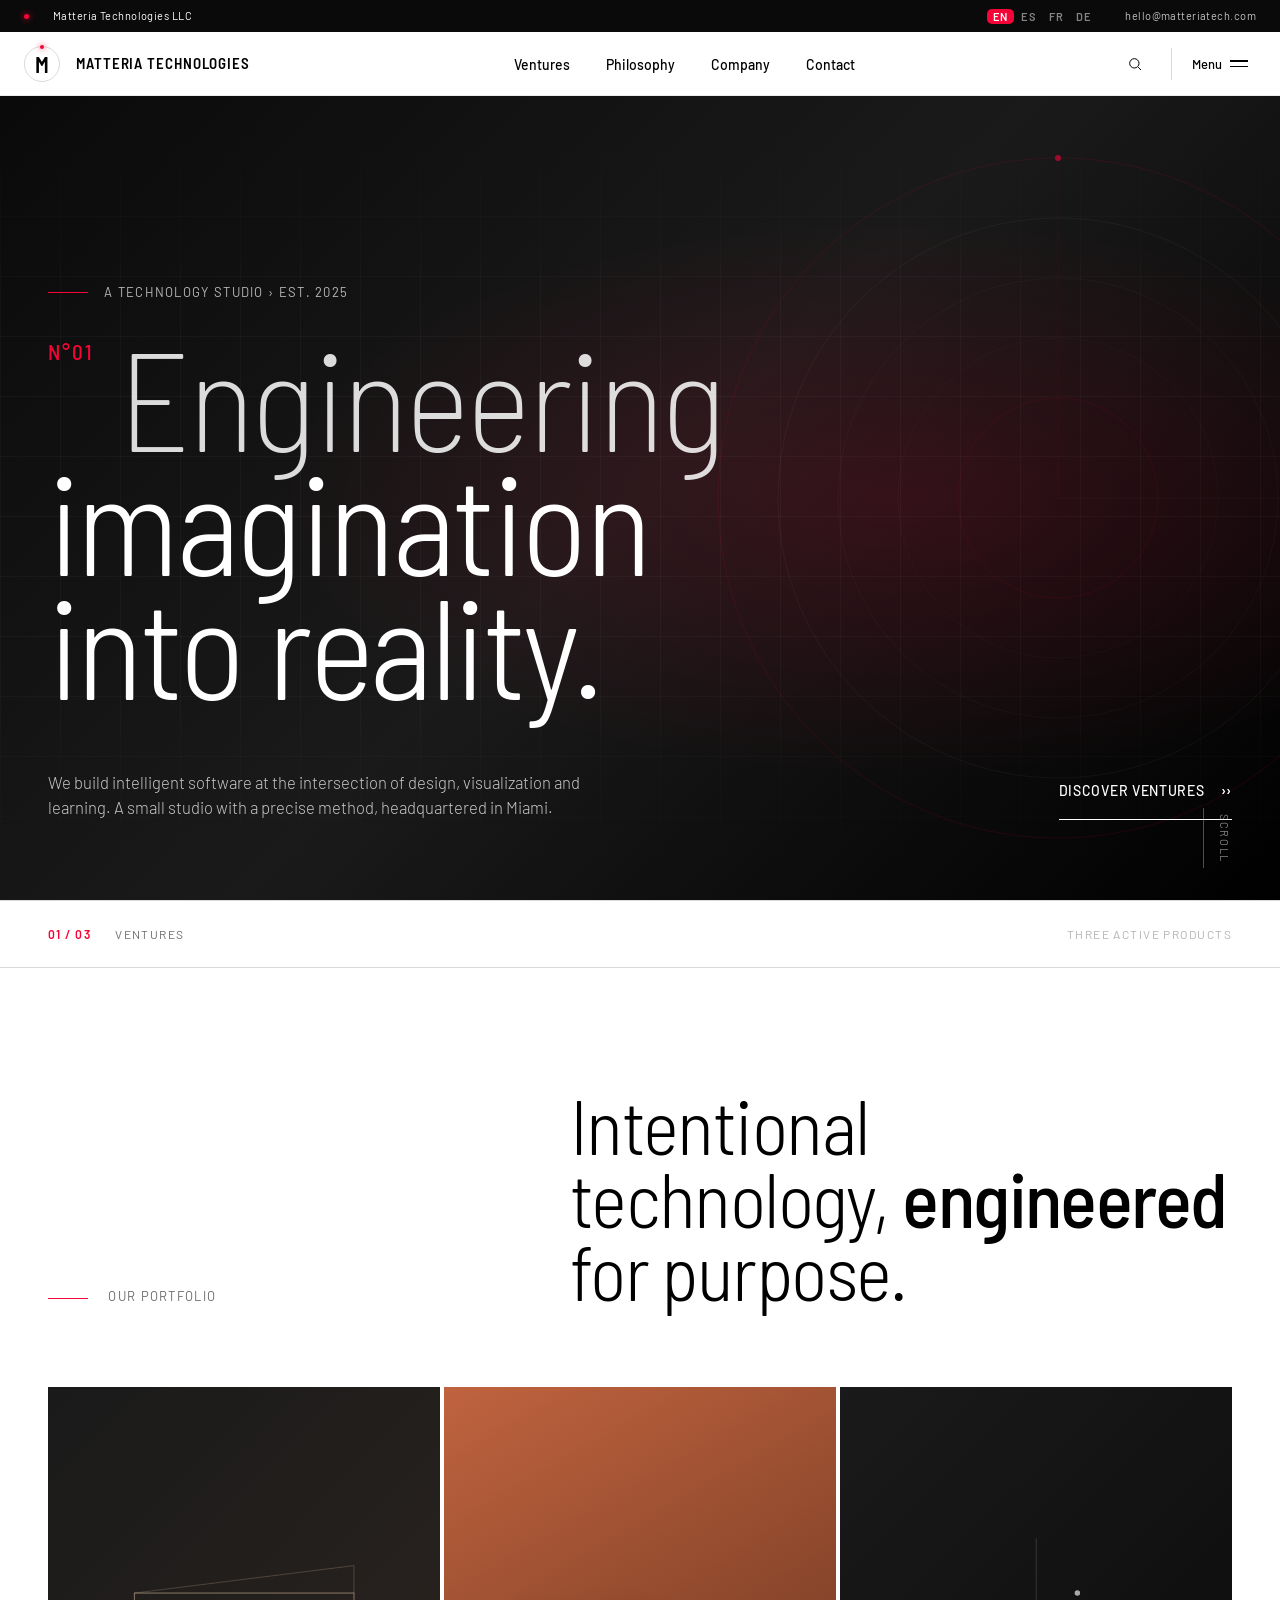
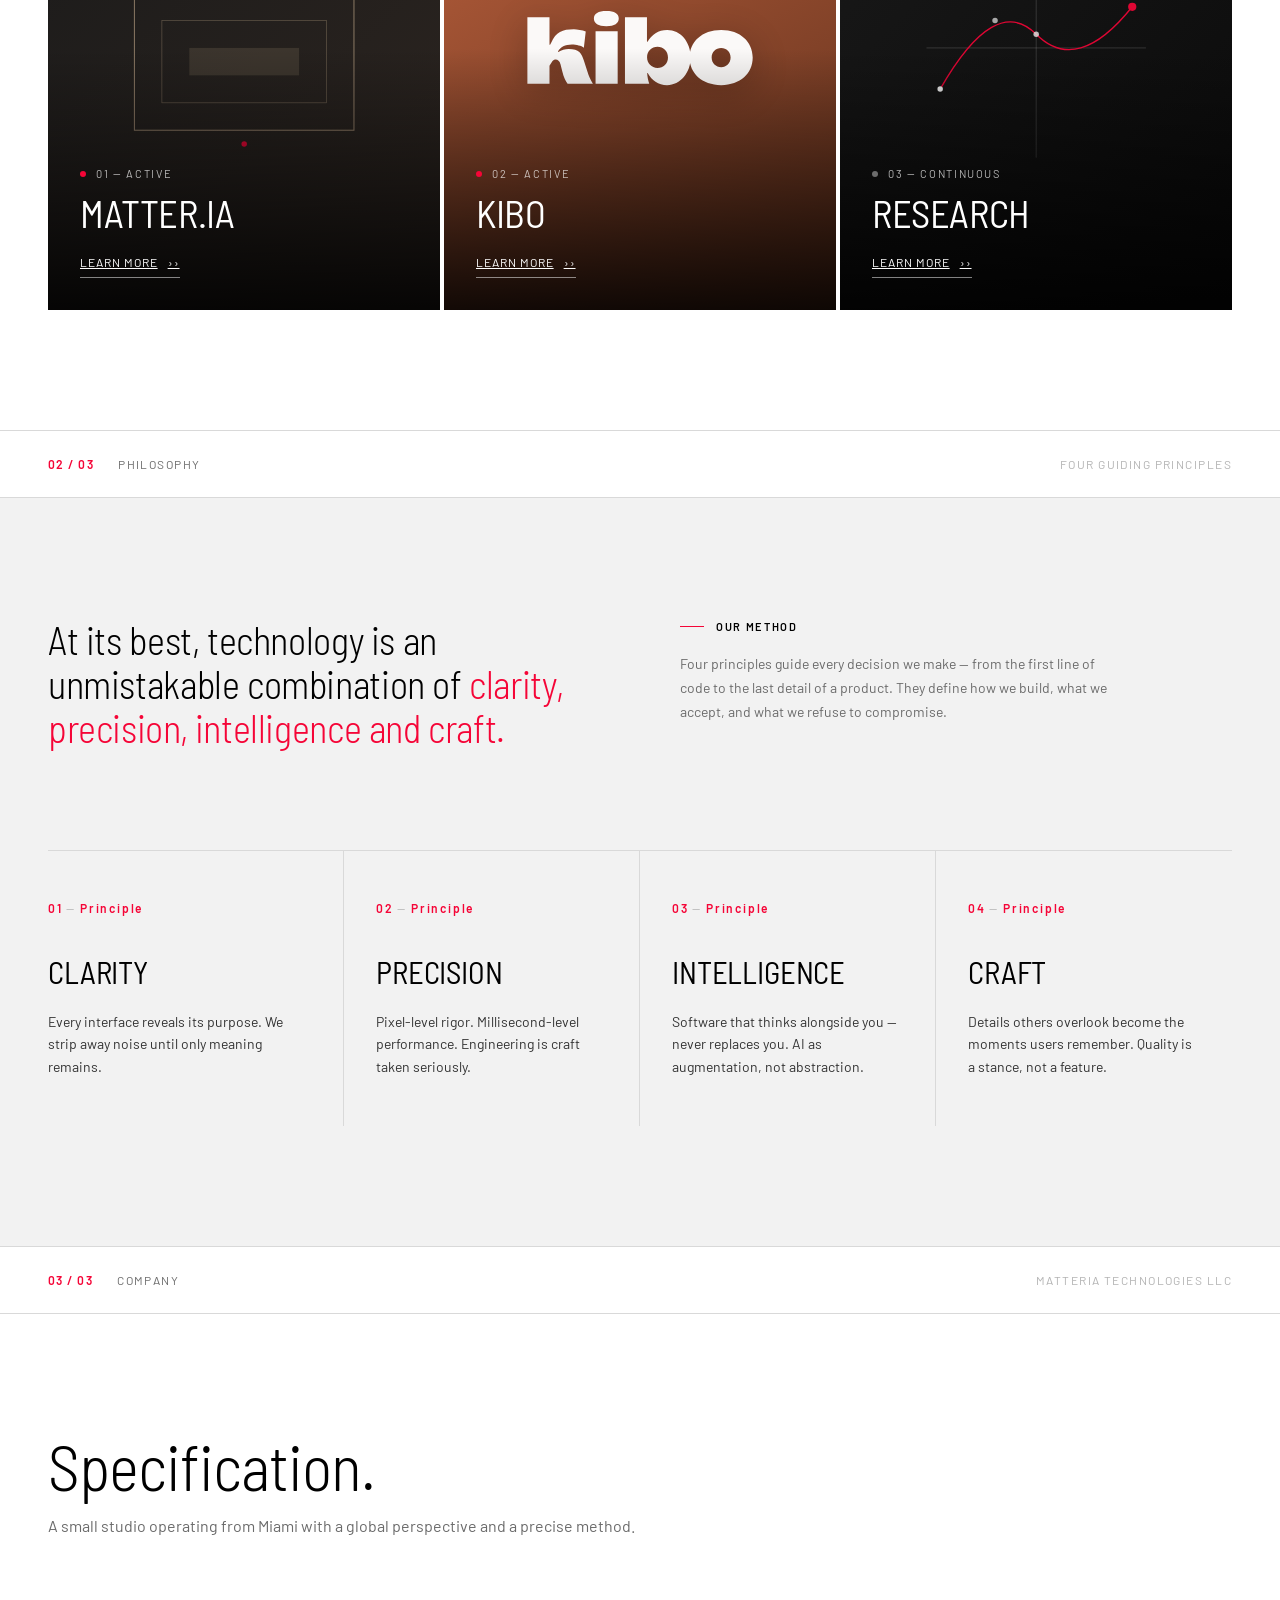
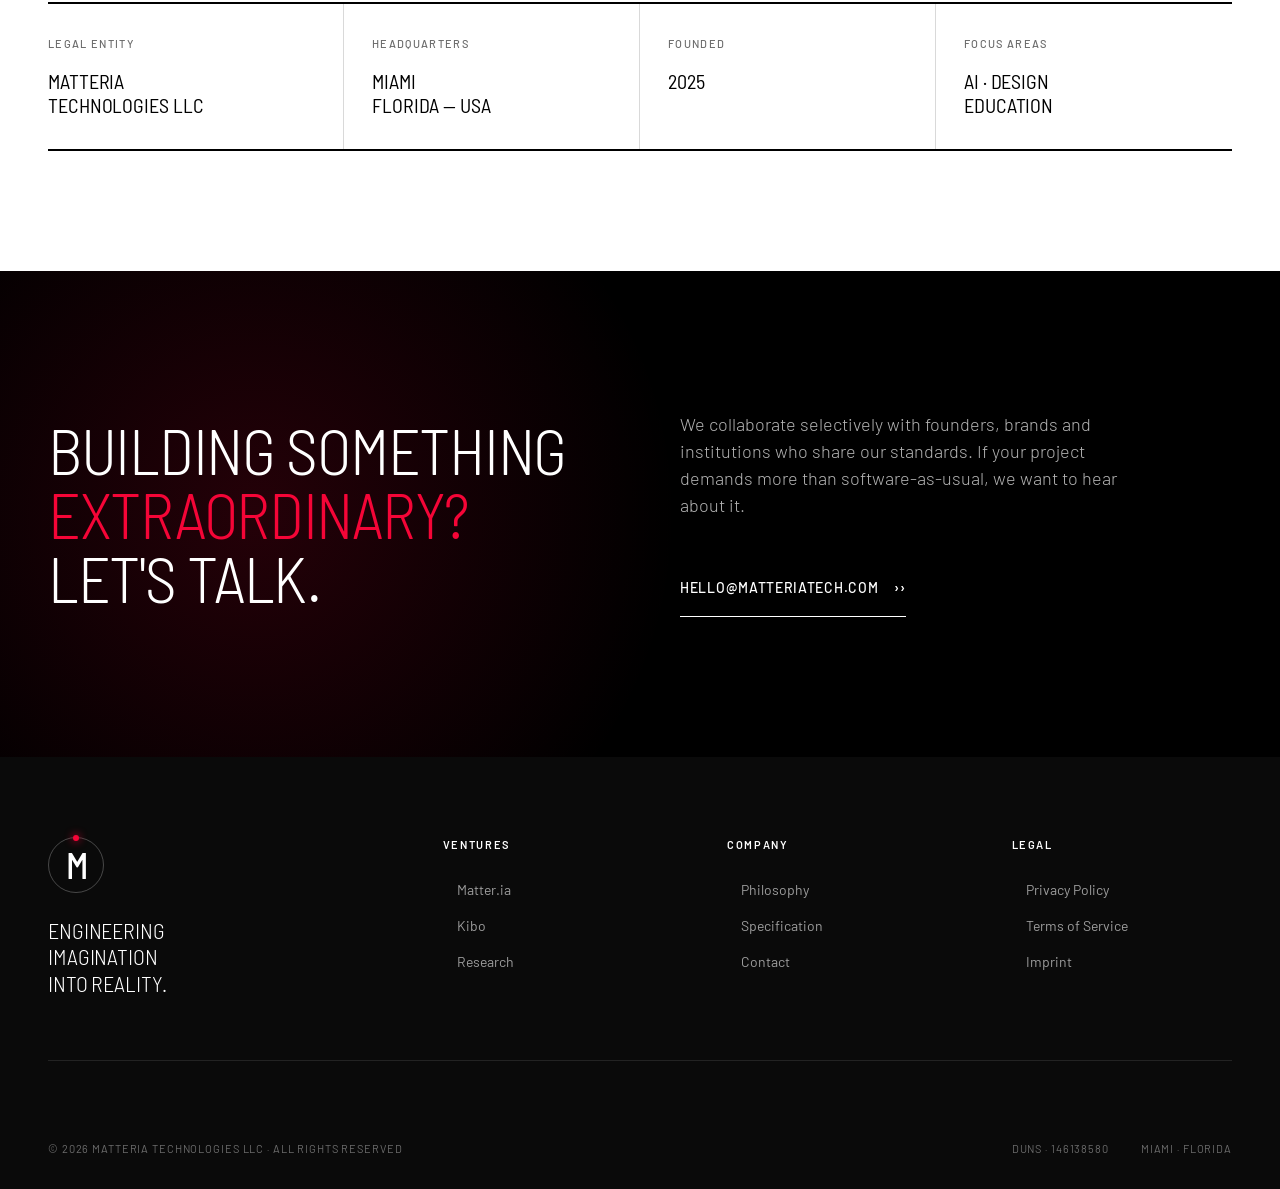
==== commit ae3e6140: "Add files via upload" ====
--- a/index.html
+++ b/index.html
@@ -3,7 +3,7 @@
 <head>
 <meta charset="UTF-8" />
 <meta name="viewport" content="width=device-width, initial-scale=1.0" />
-<title>Matteria Technologies > Engineering imagination into reality</title>
+<title>Matteria Technologies — Engineering imagination into reality</title>
 <meta name="description" content="Matteria Technologies LLC — A technology studio building intelligent tools for design, visualization and education." />
 <link rel="preconnect" href="https://fonts.googleapis.com" />
 <link rel="preconnect" href="https://fonts.gstatic.com" crossorigin />
@@ -22,16 +22,20 @@
     <span>Matteria Technologies LLC</span>
   </div>
   <div class="top-bar-right">
-    <a href="#" class="hide-mobile">EN</a>
-    <a href="#" class="hide-mobile">Miami, FL</a>
-    <a href="mailto:hello@matteriatech.com">hello@matteriatech.com</a>
+    <div class="lang-switch" role="group" aria-label="Language">
+      <button type="button" data-lang="en">EN</button>
+      <button type="button" data-lang="es">ES</button>
+      <button type="button" data-lang="fr">FR</button>
+      <button type="button" data-lang="de">DE</button>
+    </div>
+    <a href="mailto:hello@matteriatech.com" class="hide-mobile">hello@matteriatech.com</a>
   </div>
 </div>
 
 <!-- Main Nav -->
 <nav class="main-nav">
   <div class="nav-inner">
-    <a href="#" class="logo">
+    <a href="/" class="logo">
       <div class="logo-mark">
         <span class="m-char">M</span>
         <span class="orbit-ring"></span>
@@ -40,10 +44,10 @@
     </a>
 
     <ul class="nav-center">
-      <li><a href="#ventures">Ventures</a></li>
-      <li><a href="#philosophy">Philosophy</a></li>
-      <li><a href="#company">Company</a></li>
-      <li><a href="#contact">Contact</a></li>
+      <li><a href="#ventures" data-i18n="nav_ventures">Ventures</a></li>
+      <li><a href="#philosophy" data-i18n="nav_philosophy">Philosophy</a></li>
+      <li><a href="#company" data-i18n="nav_company">Company</a></li>
+      <li><a href="#contact" data-i18n="nav_contact">Contact</a></li>
     </ul>
 
     <div class="nav-right">
@@ -54,7 +58,7 @@
         </svg>
       </button>
       <button class="nav-menu-btn" aria-label="Menu">
-        <span>Menu</span>
+        <span data-i18n="nav_menu">Menu</span>
         <div class="lines">
           <span></span>
           <span></span>
@@ -86,31 +90,31 @@
   <div class="hero-content">
     <div class="hero-eyebrow">
       <span class="bar"></span>
-      <span>A Technology Studio › Est. 2025</span>
+      <span data-i18n="hero_eyebrow">A Technology Studio › Est. 2025</span>
     </div>
 
     <h1 class="hero-title">
       <div class="hero-title-row">
         <span class="hero-title-num">N°01</span>
-        <span class="light">Engineering</span>
-      </div>
-      <div>imagination</div>
-      <div>into reality.</div>
+        <span class="light" data-i18n="hero_t1">Engineering</span>
+      </div>
+      <div data-i18n="hero_t2">imagination</div>
+      <div data-i18n="hero_t3">into reality.</div>
     </h1>
 
     <div class="hero-bottom">
-      <p class="hero-sub">
+      <p class="hero-sub" data-i18n="hero_sub">
         We build intelligent software at the intersection of design, visualization and learning. A small studio with a precise method, headquartered in Miami.
       </p>
       <a href="#ventures" class="btn-audi">
-        Discover Ventures
+        <span data-i18n="hero_cta">Discover Ventures</span>
         <span class="chev">››</span>
       </a>
     </div>
   </div>
 
   <div class="hero-scroll">
-    <span>Scroll</span>
+    <span data-i18n="scroll">Scroll</span>
     <div class="hero-scroll-line"></div>
   </div>
 </section>
@@ -119,9 +123,9 @@
 <div class="section-divider">
   <div class="left">
     <span class="num">01 / 03</span>
-    <span>Ventures</span>
-  </div>
-  <div class="right">Three active products</div>
+    <span data-i18n="nav_ventures">Ventures</span>
+  </div>
+  <div class="right" data-i18n="div_ventures">Three active products</div>
 </div>
 
 <!-- VENTURES -->
@@ -129,9 +133,9 @@
   <div class="ventures-intro">
     <div class="intro-meta">
       <span class="bar"></span>
-      <span>Our Portfolio</span>
-    </div>
-    <h2 class="ventures-title">
+      <span data-i18n="ventures_meta">Our Portfolio</span>
+    </div>
+    <h2 class="ventures-title" data-i18n="ventures_title">
       Intentional<br/>
       technology, <em>engineered</em><br/>
       for purpose.
@@ -155,14 +159,14 @@
       <div class="venture-card-content">
         <div class="venture-card-num">
           <span class="status-dot"></span>
-          <span>01 — Active</span>
+          <span data-i18n="vc_active1">01 — Active</span>
         </div>
         <div class="venture-card-name">Matter.ia</div>
-        <div class="venture-card-desc">
+        <div class="venture-card-desc" data-i18n="vc1_desc">
           Photorealistic rendering platform for architects and interior designers. Generates immersive spaces through fine-tuned visual intelligence.
         </div>
         <a href="#" class="venture-card-link">
-          Learn more <span>››</span>
+          <span data-i18n="learn_more">Learn more</span> <span>››</span>
         </a>
       </div>
     </div>
@@ -170,20 +174,20 @@
     <!-- Card 2: Kibo -->
     <div class="venture-card">
       <div class="venture-card-visual venture-visual-kibo" style="background: linear-gradient(150deg, #C0633F 0%, #5E2F1B 100%);">
-        <img class="venture-logo" src="/kibo/assets/kibo-logo.svg" alt="KIBO" loading="lazy"/>
+        <img class="venture-logo" src="kibo/assets/kibo-logo.svg" alt="KIBO" loading="lazy"/>
       </div>
       <div class="venture-card-overlay"></div>
       <div class="venture-card-content">
         <div class="venture-card-num">
           <span class="status-dot"></span>
-          <span>02 — Active</span>
+          <span data-i18n="vc_active2">02 — Active</span>
         </div>
         <div class="venture-card-name">Kibo</div>
-        <div class="venture-card-desc">
+        <div class="venture-card-desc" data-i18n="vc2_desc">
           Educational companion that transforms how children learn. Built on a cognitive architecture that adapts to each student.
         </div>
         <a href="/kibo" class="venture-card-link">
-          Learn more <span>››</span>
+          <span data-i18n="learn_more">Learn more</span> <span>››</span>
         </a>
       </div>
     </div>
@@ -206,14 +210,14 @@
       <div class="venture-card-content">
         <div class="venture-card-num">
           <span class="status-dot idle"></span>
-          <span>03 — Continuous</span>
+          <span data-i18n="vc_active3">03 — Continuous</span>
         </div>
         <div class="venture-card-name">Research</div>
-        <div class="venture-card-desc">
+        <div class="venture-card-desc" data-i18n="vc3_desc">
           Exploration in generative systems, autonomous agents and human-centered AI interfaces. The lab where futures take shape.
         </div>
         <a href="#" class="venture-card-link">
-          Learn more <span>››</span>
+          <span data-i18n="learn_more">Learn more</span> <span>››</span>
         </a>
       </div>
     </div>
@@ -224,20 +228,20 @@
 <div class="section-divider">
   <div class="left">
     <span class="num">02 / 03</span>
-    <span>Philosophy</span>
-  </div>
-  <div class="right">Four guiding principles</div>
+    <span data-i18n="nav_philosophy">Philosophy</span>
+  </div>
+  <div class="right" data-i18n="div_philosophy">Four guiding principles</div>
 </div>
 
 <!-- PHILOSOPHY -->
 <section id="philosophy" class="philosophy">
   <div class="philosophy-header">
-    <h2 class="philosophy-quote">
+    <h2 class="philosophy-quote" data-i18n="phil_quote">
       At its best, technology is an unmistakable combination of <span class="accent">clarity, precision, intelligence and craft.</span>
     </h2>
     <div class="philosophy-meta">
-      <div class="label">Our Method</div>
-      <p>
+      <div class="label" data-i18n="phil_method">Our Method</div>
+      <p data-i18n="phil_method_p">
         Four principles guide every decision we make — from the first line of code to the last detail of a product. They define how we build, what we accept, and what we refuse to compromise.
       </p>
     </div>
@@ -245,24 +249,24 @@
 
   <div class="pillars">
     <div class="pillar">
-      <div class="pillar-num"><span>01</span> — Principle</div>
-      <div class="pillar-name">Clarity</div>
-      <div class="pillar-desc">Every interface reveals its purpose. We strip away noise until only meaning remains.</div>
+      <div class="pillar-num"><span>01</span> — <span data-i18n="principle">Principle</span></div>
+      <div class="pillar-name" data-i18n="pil1_n">Clarity</div>
+      <div class="pillar-desc" data-i18n="pil1_d">Every interface reveals its purpose. We strip away noise until only meaning remains.</div>
     </div>
     <div class="pillar">
-      <div class="pillar-num"><span>02</span> — Principle</div>
-      <div class="pillar-name">Precision</div>
-      <div class="pillar-desc">Pixel-level rigor. Millisecond-level performance. Engineering is craft taken seriously.</div>
+      <div class="pillar-num"><span>02</span> — <span data-i18n="principle">Principle</span></div>
+      <div class="pillar-name" data-i18n="pil2_n">Precision</div>
+      <div class="pillar-desc" data-i18n="pil2_d">Pixel-level rigor. Millisecond-level performance. Engineering is craft taken seriously.</div>
     </div>
     <div class="pillar">
-      <div class="pillar-num"><span>03</span> — Principle</div>
-      <div class="pillar-name">Intelligence</div>
-      <div class="pillar-desc">Software that thinks alongside you — never replaces you. AI as augmentation, not abstraction.</div>
+      <div class="pillar-num"><span>03</span> — <span data-i18n="principle">Principle</span></div>
+      <div class="pillar-name" data-i18n="pil3_n">Intelligence</div>
+      <div class="pillar-desc" data-i18n="pil3_d">Software that thinks alongside you — never replaces you. AI as augmentation, not abstraction.</div>
     </div>
     <div class="pillar">
-      <div class="pillar-num"><span>04</span> — Principle</div>
-      <div class="pillar-name">Craft</div>
-      <div class="pillar-desc">Details others overlook become the moments users remember. Quality is a stance, not a feature.</div>
+      <div class="pillar-num"><span>04</span> — <span data-i18n="principle">Principle</span></div>
+      <div class="pillar-name" data-i18n="pil4_n">Craft</div>
+      <div class="pillar-desc" data-i18n="pil4_d">Details others overlook become the moments users remember. Quality is a stance, not a feature.</div>
     </div>
   </div>
 </section>
@@ -271,7 +275,7 @@
 <div class="section-divider">
   <div class="left">
     <span class="num">03 / 03</span>
-    <span>Company</span>
+    <span data-i18n="nav_company">Company</span>
   </div>
   <div class="right">Matteria Technologies LLC</div>
 </div>
@@ -279,26 +283,26 @@
 <!-- COMPANY INFO -->
 <section id="company" class="company-info">
   <div class="company-header">
-    <h2 class="company-title">Specification.</h2>
-    <p class="company-subtitle">A small studio operating from Miami with a global perspective and a precise method.</p>
+    <h2 class="company-title" data-i18n="comp_title">Specification.</h2>
+    <p class="company-subtitle" data-i18n="comp_sub">A small studio operating from Miami with a global perspective and a precise method.</p>
   </div>
 
   <div class="spec-sheet">
     <div class="spec-cell">
-      <div class="spec-label">Legal Entity</div>
+      <div class="spec-label" data-i18n="spec_entity">Legal Entity</div>
       <div class="spec-value">Matteria<br/>Technologies LLC</div>
     </div>
     <div class="spec-cell">
-      <div class="spec-label">Headquarters</div>
+      <div class="spec-label" data-i18n="spec_hq">Headquarters</div>
       <div class="spec-value">Miami<br/>Florida — USA</div>
     </div>
     <div class="spec-cell">
-      <div class="spec-label">Founded</div>
+      <div class="spec-label" data-i18n="spec_founded">Founded</div>
       <div class="spec-value">2025</div>
     </div>
     <div class="spec-cell">
-      <div class="spec-label">Focus Areas</div>
-      <div class="spec-value">AI · Design<br/>Education</div>
+      <div class="spec-label" data-i18n="spec_focus">Focus Areas</div>
+      <div class="spec-value" data-i18n="spec_focus_v">AI · Design<br/>Education</div>
     </div>
   </div>
 </section>
@@ -307,13 +311,13 @@
 <section class="cta-band" id="contact">
   <div class="cta-band-bg"></div>
   <div class="cta-band-content">
-    <h2 class="cta-title">
+    <h2 class="cta-title" data-i18n="cta_title">
       Building something<br/>
       <span class="accent">extraordinary?</span><br/>
       Let's talk.
     </h2>
     <div class="cta-right">
-      <p>We collaborate selectively with founders, brands and institutions who share our standards. If your project demands more than software-as-usual, we want to hear about it.</p>
+      <p data-i18n="cta_p">We collaborate selectively with founders, brands and institutions who share our standards. If your project demands more than software-as-usual, we want to hear about it.</p>
       <a href="mailto:hello@matteriatech.com" class="btn-audi">
         hello@matteriatech.com
         <span class="chev">››</span>
@@ -338,7 +342,7 @@
     </div>
 
     <div class="footer-col">
-      <h4>Ventures</h4>
+      <h4 data-i18n="nav_ventures">Ventures</h4>
       <ul>
         <li><a href="#ventures">Matter.ia</a></li>
         <li><a href="/kibo">Kibo</a></li>
@@ -347,26 +351,26 @@
     </div>
 
     <div class="footer-col">
-      <h4>Company</h4>
+      <h4 data-i18n="nav_company">Company</h4>
       <ul>
-        <li><a href="#philosophy">Philosophy</a></li>
-        <li><a href="#company">Specification</a></li>
-        <li><a href="#contact">Contact</a></li>
+        <li><a href="#philosophy" data-i18n="nav_philosophy">Philosophy</a></li>
+        <li><a href="#company" data-i18n="foot_spec">Specification</a></li>
+        <li><a href="#contact" data-i18n="nav_contact">Contact</a></li>
       </ul>
     </div>
 
     <div class="footer-col">
-      <h4>Legal</h4>
+      <h4 data-i18n="foot_legal">Legal</h4>
       <ul>
-        <li><a href="/privacy-policy">Privacy Policy</a></li>
-        <li><a href="/terms-of-service">Terms of Service</a></li>
-        <li><a href="#">Imprint</a></li>
+        <li><a href="/privacy-policy" data-i18n="foot_privacy">Privacy Policy</a></li>
+        <li><a href="/terms-of-service" data-i18n="foot_terms">Terms of Service</a></li>
+        <li><a href="#" data-i18n="foot_imprint">Imprint</a></li>
       </ul>
     </div>
   </div>
 
   <div class="footer-bottom">
-    <div>© 2026 Matteria Technologies LLC · All rights reserved</div>
+    <div data-i18n="foot_rights">© 2026 Matteria Technologies LLC · All rights reserved</div>
     <div class="legal">
       <span>DUNS · 146138580</span>
       <span>Miami · Florida</span>
@@ -374,5 +378,157 @@
   </div>
 </footer>
 <script src="assets/site.js"></script>
+<script>
+(function(){
+  var I18N = {
+    en: {
+      nav_ventures:"Ventures", nav_philosophy:"Philosophy", nav_company:"Company", nav_contact:"Contact", nav_menu:"Menu",
+      hero_eyebrow:"A Technology Studio › Est. 2025",
+      hero_t1:"Engineering", hero_t2:"imagination", hero_t3:"into reality.",
+      hero_sub:"We build intelligent software at the intersection of design, visualization and learning. A small studio with a precise method, headquartered in Miami.",
+      hero_cta:"Discover Ventures", scroll:"Scroll",
+      div_ventures:"Three active products",
+      ventures_meta:"Our Portfolio",
+      ventures_title:"Intentional<br/>technology, <em>engineered</em><br/>for purpose.",
+      vc_active1:"01 — Active", vc_active2:"02 — Active", vc_active3:"03 — Continuous", learn_more:"Learn more",
+      vc1_desc:"Photorealistic rendering platform for architects and interior designers. Generates immersive spaces through fine-tuned visual intelligence.",
+      vc2_desc:"Educational companion that transforms how children learn. Built on a cognitive architecture that adapts to each student.",
+      vc3_desc:"Exploration in generative systems, autonomous agents and human-centered AI interfaces. The lab where futures take shape.",
+      div_philosophy:"Four guiding principles",
+      phil_quote:"At its best, technology is an unmistakable combination of <span class=\"accent\">clarity, precision, intelligence and craft.</span>",
+      phil_method:"Our Method",
+      phil_method_p:"Four principles guide every decision we make — from the first line of code to the last detail of a product. They define how we build, what we accept, and what we refuse to compromise.",
+      principle:"Principle",
+      pil1_n:"Clarity", pil1_d:"Every interface reveals its purpose. We strip away noise until only meaning remains.",
+      pil2_n:"Precision", pil2_d:"Pixel-level rigor. Millisecond-level performance. Engineering is craft taken seriously.",
+      pil3_n:"Intelligence", pil3_d:"Software that thinks alongside you — never replaces you. AI as augmentation, not abstraction.",
+      pil4_n:"Craft", pil4_d:"Details others overlook become the moments users remember. Quality is a stance, not a feature.",
+      comp_title:"Specification.",
+      comp_sub:"A small studio operating from Miami with a global perspective and a precise method.",
+      spec_entity:"Legal Entity", spec_hq:"Headquarters", spec_founded:"Founded", spec_focus:"Focus Areas", spec_focus_v:"AI · Design<br/>Education",
+      cta_title:"Building something<br/><span class=\"accent\">extraordinary?</span><br/>Let's talk.",
+      cta_p:"We collaborate selectively with founders, brands and institutions who share our standards. If your project demands more than software-as-usual, we want to hear about it.",
+      foot_spec:"Specification", foot_legal:"Legal", foot_privacy:"Privacy Policy", foot_terms:"Terms of Service", foot_imprint:"Imprint",
+      foot_rights:"© 2026 Matteria Technologies LLC · All rights reserved"
+    },
+    es: {
+      nav_ventures:"Proyectos", nav_philosophy:"Filosofía", nav_company:"Empresa", nav_contact:"Contacto", nav_menu:"Menú",
+      hero_eyebrow:"Un estudio tecnológico › Est. 2025",
+      hero_t1:"Convertimos", hero_t2:"la imaginación", hero_t3:"en realidad.",
+      hero_sub:"Creamos software inteligente en la intersección del diseño, la visualización y el aprendizaje. Un estudio pequeño con un método preciso, con sede en Miami.",
+      hero_cta:"Ver proyectos", scroll:"Baja",
+      div_ventures:"Tres productos activos",
+      ventures_meta:"Nuestro portafolio",
+      ventures_title:"Tecnología<br/>intencional, <em>diseñada</em><br/>con propósito.",
+      vc_active1:"01 — Activo", vc_active2:"02 — Activo", vc_active3:"03 — Continuo", learn_more:"Saber más",
+      vc1_desc:"Plataforma de renderizado fotorrealista para arquitectos y diseñadores de interiores. Genera espacios inmersivos mediante inteligencia visual afinada.",
+      vc2_desc:"Compañero educativo que transforma cómo aprenden los niños. Construido sobre una arquitectura cognitiva que se adapta a cada estudiante.",
+      vc3_desc:"Exploración en sistemas generativos, agentes autónomos e interfaces de IA centradas en las personas. El laboratorio donde toman forma los futuros.",
+      div_philosophy:"Cuatro principios guía",
+      phil_quote:"En su mejor versión, la tecnología es una combinación inconfundible de <span class=\"accent\">claridad, precisión, inteligencia y oficio.</span>",
+      phil_method:"Nuestro método",
+      phil_method_p:"Cuatro principios guían cada decisión que tomamos — desde la primera línea de código hasta el último detalle de un producto. Definen cómo construimos, qué aceptamos y en qué no transigimos.",
+      principle:"Principio",
+      pil1_n:"Claridad", pil1_d:"Cada interfaz revela su propósito. Quitamos el ruido hasta que solo queda el significado.",
+      pil2_n:"Precisión", pil2_d:"Rigor al píxel. Rendimiento al milisegundo. La ingeniería es oficio tomado en serio.",
+      pil3_n:"Inteligencia", pil3_d:"Software que piensa contigo — nunca te reemplaza. IA como aumento, no como abstracción.",
+      pil4_n:"Oficio", pil4_d:"Los detalles que otros pasan por alto se vuelven los momentos que el usuario recuerda. La calidad es una postura, no una función.",
+      comp_title:"Especificación.",
+      comp_sub:"Un estudio pequeño que opera desde Miami con perspectiva global y un método preciso.",
+      spec_entity:"Razón social", spec_hq:"Sede", spec_founded:"Fundada", spec_focus:"Áreas de enfoque", spec_focus_v:"IA · Diseño<br/>Educación",
+      cta_title:"¿Construyes algo<br/><span class=\"accent\">extraordinario?</span><br/>Hablemos.",
+      cta_p:"Colaboramos de forma selectiva con fundadores, marcas e instituciones que comparten nuestros estándares. Si tu proyecto exige más que software de siempre, queremos conocerlo.",
+      foot_spec:"Especificación", foot_legal:"Legal", foot_privacy:"Política de privacidad", foot_terms:"Términos del servicio", foot_imprint:"Aviso legal",
+      foot_rights:"© 2026 Matteria Technologies LLC · Todos los derechos reservados"
+    },
+    fr: {
+      nav_ventures:"Projets", nav_philosophy:"Philosophie", nav_company:"Entreprise", nav_contact:"Contact", nav_menu:"Menu",
+      hero_eyebrow:"Un studio technologique › Est. 2025",
+      hero_t1:"L'imagination", hero_t2:"devient", hero_t3:"réalité.",
+      hero_sub:"Nous créons des logiciels intelligents à la croisée du design, de la visualisation et de l'apprentissage. Un petit studio à la méthode précise, basé à Miami.",
+      hero_cta:"Voir les projets", scroll:"Défiler",
+      div_ventures:"Trois produits actifs",
+      ventures_meta:"Notre portfolio",
+      ventures_title:"Une technologie<br/>intentionnelle, <em>conçue</em><br/>avec un but.",
+      vc_active1:"01 — Actif", vc_active2:"02 — Actif", vc_active3:"03 — Continu", learn_more:"En savoir plus",
+      vc1_desc:"Plateforme de rendu photoréaliste pour architectes et designers d'intérieur. Génère des espaces immersifs grâce à une intelligence visuelle affinée.",
+      vc2_desc:"Compagnon éducatif qui transforme la façon dont les enfants apprennent. Bâti sur une architecture cognitive qui s'adapte à chaque élève.",
+      vc3_desc:"Exploration des systèmes génératifs, des agents autonomes et des interfaces d'IA centrées sur l'humain. Le laboratoire où prennent forme les futurs.",
+      div_philosophy:"Quatre principes directeurs",
+      phil_quote:"À son meilleur, la technologie est une combinaison inimitable de <span class=\"accent\">clarté, précision, intelligence et savoir-faire.</span>",
+      phil_method:"Notre méthode",
+      phil_method_p:"Quatre principes guident chacune de nos décisions — de la première ligne de code au dernier détail d'un produit. Ils définissent comment nous bâtissons, ce que nous acceptons et ce sur quoi nous ne transigeons pas.",
+      principle:"Principe",
+      pil1_n:"Clarté", pil1_d:"Chaque interface révèle son intention. Nous retirons le bruit jusqu'à ne garder que le sens.",
+      pil2_n:"Précision", pil2_d:"Rigueur au pixel. Performance à la milliseconde. L'ingénierie est un savoir-faire pris au sérieux.",
+      pil3_n:"Intelligence", pil3_d:"Un logiciel qui pense avec toi — jamais à ta place. L'IA comme augmentation, pas comme abstraction.",
+      pil4_n:"Savoir-faire", pil4_d:"Les détails que d'autres négligent deviennent les moments dont on se souvient. La qualité est une posture, pas une option.",
+      comp_title:"Spécification.",
+      comp_sub:"Un petit studio basé à Miami, avec une perspective mondiale et une méthode précise.",
+      spec_entity:"Entité légale", spec_hq:"Siège", spec_founded:"Fondée", spec_focus:"Domaines", spec_focus_v:"IA · Design<br/>Éducation",
+      cta_title:"Tu construis<br/>quelque chose <span class=\"accent\">d'extraordinaire ?</span><br/>Parlons-en.",
+      cta_p:"Nous collaborons de façon sélective avec des fondateurs, des marques et des institutions qui partagent nos standards. Si ton projet exige plus que du logiciel ordinaire, nous voulons en entendre parler.",
+      foot_spec:"Spécification", foot_legal:"Légal", foot_privacy:"Confidentialité", foot_terms:"Conditions d'utilisation", foot_imprint:"Mentions légales",
+      foot_rights:"© 2026 Matteria Technologies LLC · Tous droits réservés"
+    },
+    de: {
+      nav_ventures:"Projekte", nav_philosophy:"Philosophie", nav_company:"Unternehmen", nav_contact:"Kontakt", nav_menu:"Menü",
+      hero_eyebrow:"Ein Technologie-Studio › Est. 2025",
+      hero_t1:"Vorstellungskraft", hero_t2:"wird", hero_t3:"Wirklichkeit.",
+      hero_sub:"Wir bauen intelligente Software an der Schnittstelle von Design, Visualisierung und Lernen. Ein kleines Studio mit präziser Methode, mit Sitz in Miami.",
+      hero_cta:"Projekte ansehen", scroll:"Scrollen",
+      div_ventures:"Drei aktive Produkte",
+      ventures_meta:"Unser Portfolio",
+      ventures_title:"Bewusste<br/>Technologie, <em>entwickelt</em><br/>mit Zweck.",
+      vc_active1:"01 — Aktiv", vc_active2:"02 — Aktiv", vc_active3:"03 — Laufend", learn_more:"Mehr erfahren",
+      vc1_desc:"Plattform für fotorealistisches Rendering für Architekten und Innenarchitekten. Erzeugt immersive Räume durch fein abgestimmte visuelle Intelligenz.",
+      vc2_desc:"Lernbegleiter, der verändert, wie Kinder lernen. Aufgebaut auf einer kognitiven Architektur, die sich an jedes Kind anpasst.",
+      vc3_desc:"Forschung an generativen Systemen, autonomen Agenten und menschzentrierten KI-Schnittstellen. Das Labor, in dem Zukünfte entstehen.",
+      div_philosophy:"Vier leitende Prinzipien",
+      phil_quote:"Im besten Fall ist Technologie eine unverkennbare Verbindung aus <span class=\"accent\">Klarheit, Präzision, Intelligenz und Handwerk.</span>",
+      phil_method:"Unsere Methode",
+      phil_method_p:"Vier Prinzipien leiten jede Entscheidung — von der ersten Codezeile bis zum letzten Detail eines Produkts. Sie bestimmen, wie wir bauen, was wir akzeptieren und wobei wir keine Kompromisse machen.",
+      principle:"Prinzip",
+      pil1_n:"Klarheit", pil1_d:"Jede Oberfläche zeigt ihren Zweck. Wir entfernen Lärm, bis nur die Bedeutung bleibt.",
+      pil2_n:"Präzision", pil2_d:"Pixelgenaue Sorgfalt. Millisekunden-Performance. Technik ist ernst genommenes Handwerk.",
+      pil3_n:"Intelligenz", pil3_d:"Software, die mit dir denkt — dich nie ersetzt. KI als Erweiterung, nicht als Abstraktion.",
+      pil4_n:"Handwerk", pil4_d:"Details, die andere übersehen, werden zu den Momenten, die man sich merkt. Qualität ist eine Haltung, kein Feature.",
+      comp_title:"Spezifikation.",
+      comp_sub:"Ein kleines Studio aus Miami mit globaler Perspektive und präziser Methode.",
+      spec_entity:"Rechtsträger", spec_hq:"Hauptsitz", spec_founded:"Gegründet", spec_focus:"Schwerpunkte", spec_focus_v:"KI · Design<br/>Bildung",
+      cta_title:"Du baust etwas<br/><span class=\"accent\">Außergewöhnliches?</span><br/>Sprechen wir.",
+      cta_p:"Wir arbeiten selektiv mit Gründern, Marken und Institutionen, die unsere Standards teilen. Wenn dein Projekt mehr als gewöhnliche Software verlangt, möchten wir davon hören.",
+      foot_spec:"Spezifikation", foot_legal:"Rechtliches", foot_privacy:"Datenschutz", foot_terms:"Nutzungsbedingungen", foot_imprint:"Impressum",
+      foot_rights:"© 2026 Matteria Technologies LLC · Alle Rechte vorbehalten"
+    }
+  };
+  var SUPPORTED = ["en","es","fr","de"];
+  function apply(lang){
+    if(SUPPORTED.indexOf(lang) < 0) lang = "en";
+    var dict = I18N[lang];
+    document.documentElement.lang = lang;
+    document.querySelectorAll("[data-i18n]").forEach(function(el){
+      var k = el.getAttribute("data-i18n");
+      if(dict[k] != null) el.innerHTML = dict[k];
+    });
+    document.querySelectorAll(".lang-switch button").forEach(function(b){
+      b.classList.toggle("on", b.getAttribute("data-lang") === lang);
+    });
+    try{ localStorage.setItem("mt_lang", lang); }catch(e){}
+  }
+  function init(){
+    var saved = null;
+    try{ saved = localStorage.getItem("mt_lang"); }catch(e){}
+    var lang = saved || (navigator.language || "en").slice(0,2).toLowerCase();
+    if(SUPPORTED.indexOf(lang) < 0) lang = "en";
+    apply(lang);
+    document.querySelectorAll(".lang-switch button").forEach(function(b){
+      b.addEventListener("click", function(){ apply(b.getAttribute("data-lang")); });
+    });
+  }
+  if(document.readyState !== "loading") init();
+  else document.addEventListener("DOMContentLoaded", init);
+})();
+</script>
 </body>
 </html>
--- a/assets/styles.css
+++ b/assets/styles.css
@@ -1173,3 +1173,13 @@
       scroll-behavior: auto !important;
     }
   }
+
+  /* === Language switcher (top-bar) === */
+  .top-bar .lang-switch{display:inline-flex;gap:1px;align-items:center;margin-right:4px}
+  .top-bar .lang-switch button{background:none;border:none;cursor:pointer;font-family:'Barlow',sans-serif;font-size:11px;font-weight:600;letter-spacing:.05em;color:rgba(255,255,255,.5);padding:2px 6px;border-radius:5px;transition:color .2s ease,background .2s ease;line-height:1}
+  .top-bar .lang-switch button:hover{color:#fff}
+  .top-bar .lang-switch button.on{color:#fff;background:var(--accent)}
+  @media(max-width:640px){ .top-bar .lang-switch button{padding:2px 4px;font-size:10px} }
+
+  /* 1.x — guard against long DE words overflowing the huge hero title */
+  .hero-title{overflow-wrap:break-word;hyphens:auto}
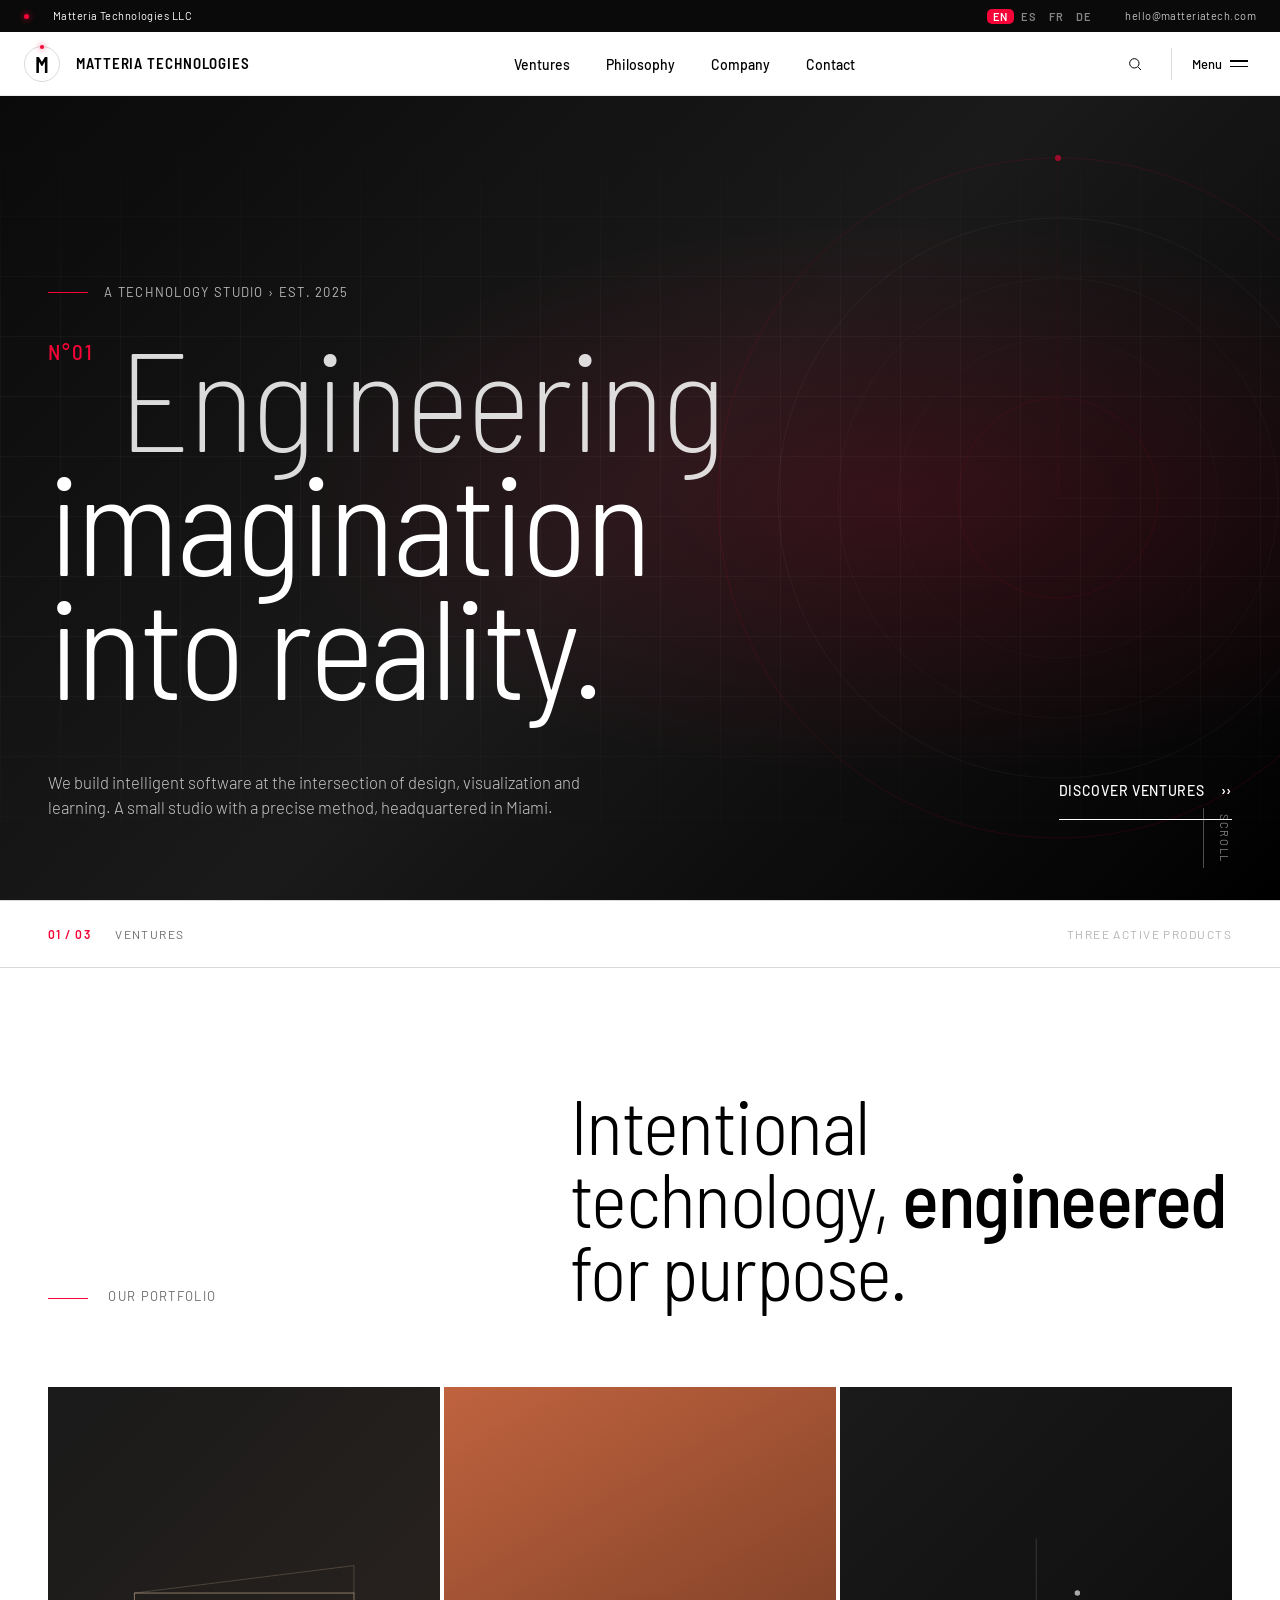
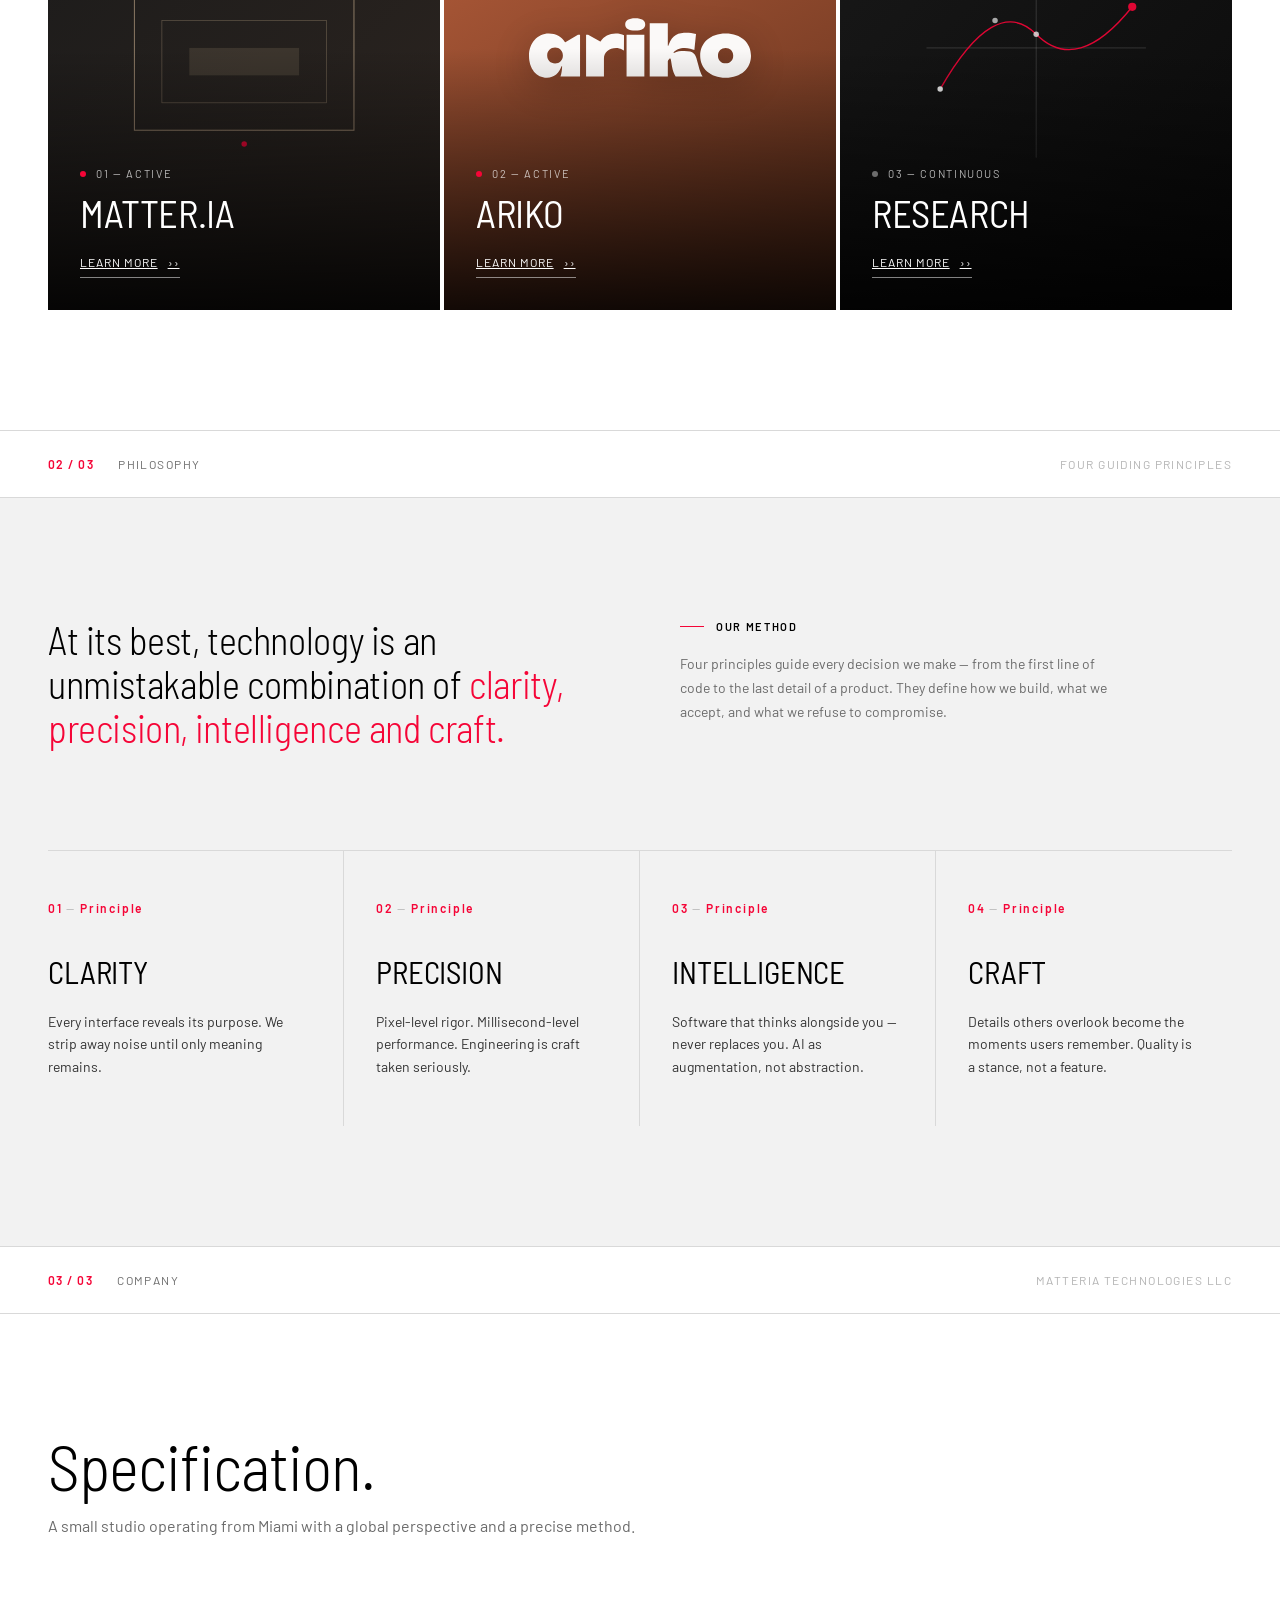
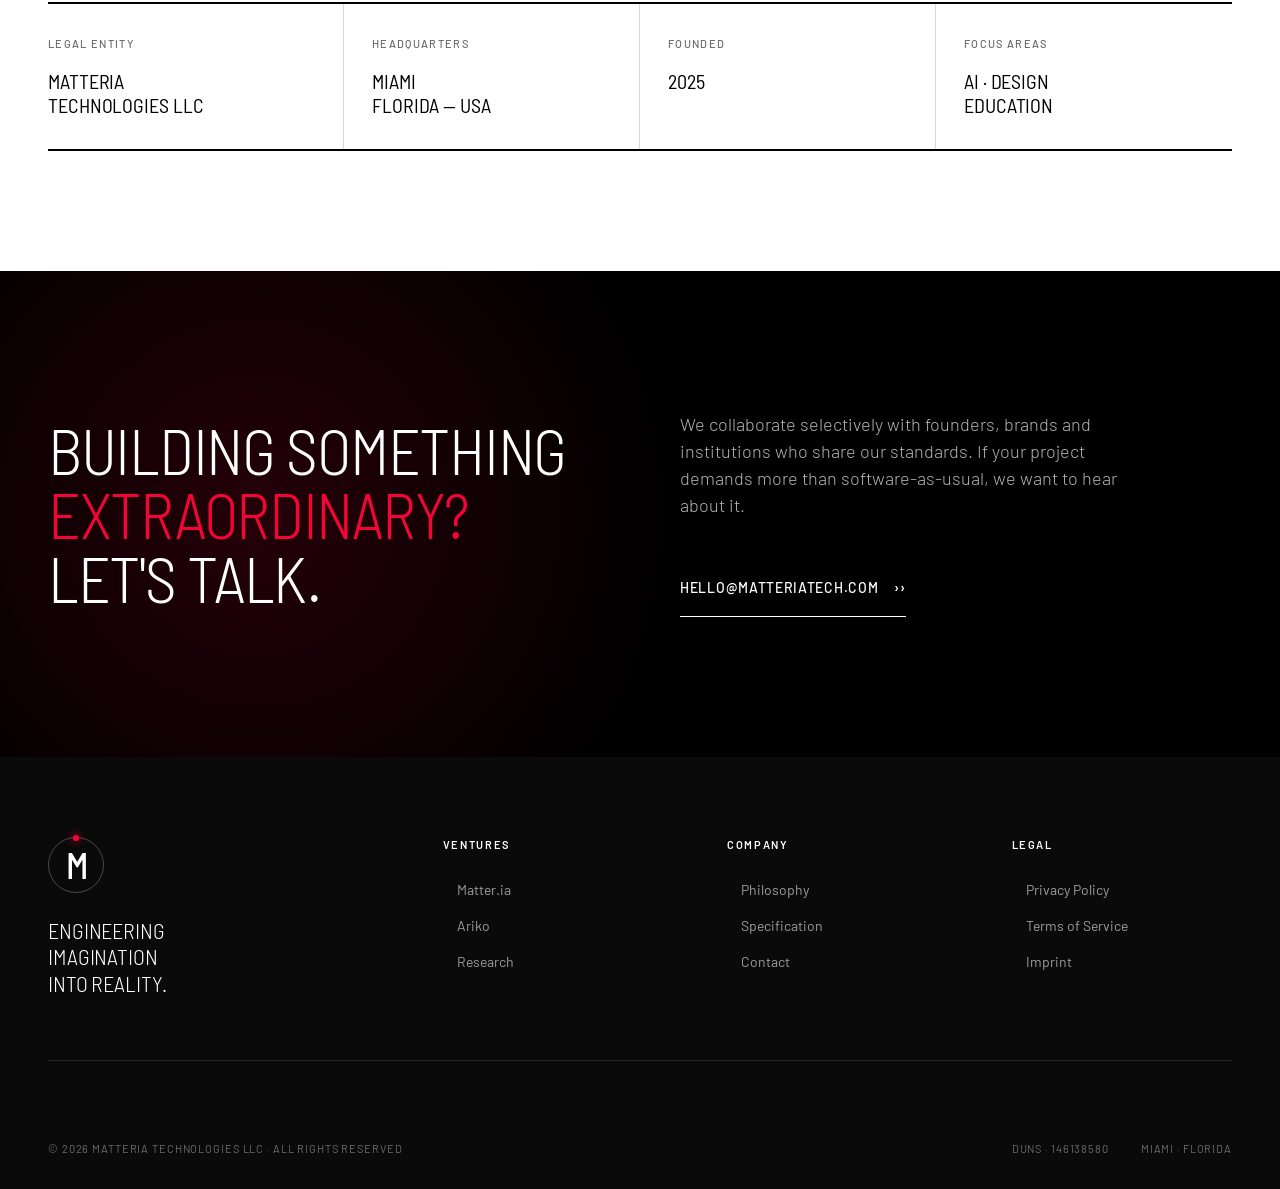
==== commit 56288292: "Add files via upload" ====
--- a/index.html
+++ b/index.html
@@ -171,10 +171,10 @@
       </div>
     </div>
 
-    <!-- Card 2: Kibo -->
+    <!-- Card 2: Ariko -->
     <div class="venture-card">
-      <div class="venture-card-visual venture-visual-kibo" style="background: linear-gradient(150deg, #C0633F 0%, #5E2F1B 100%);">
-        <img class="venture-logo" src="kibo/assets/kibo-logo.svg" alt="KIBO" loading="lazy"/>
+      <div class="venture-card-visual venture-visual-ariko" style="background: linear-gradient(150deg, #C0633F 0%, #5E2F1B 100%);">
+        <img class="venture-logo" src="ariko/assets/ariko-logo.svg" alt="Ariko" loading="lazy"/>
       </div>
       <div class="venture-card-overlay"></div>
       <div class="venture-card-content">
@@ -182,11 +182,11 @@
           <span class="status-dot"></span>
           <span data-i18n="vc_active2">02 — Active</span>
         </div>
-        <div class="venture-card-name">Kibo</div>
+        <div class="venture-card-name">Ariko</div>
         <div class="venture-card-desc" data-i18n="vc2_desc">
           Educational companion that transforms how children learn. Built on a cognitive architecture that adapts to each student.
         </div>
-        <a href="/kibo" class="venture-card-link">
+        <a href="/ariko" class="venture-card-link">
           <span data-i18n="learn_more">Learn more</span> <span>››</span>
         </a>
       </div>
@@ -345,7 +345,7 @@
       <h4 data-i18n="nav_ventures">Ventures</h4>
       <ul>
         <li><a href="#ventures">Matter.ia</a></li>
-        <li><a href="/kibo">Kibo</a></li>
+        <li><a href="/ariko">Ariko</a></li>
         <li><a href="#ventures">Research</a></li>
       </ul>
     </div>
